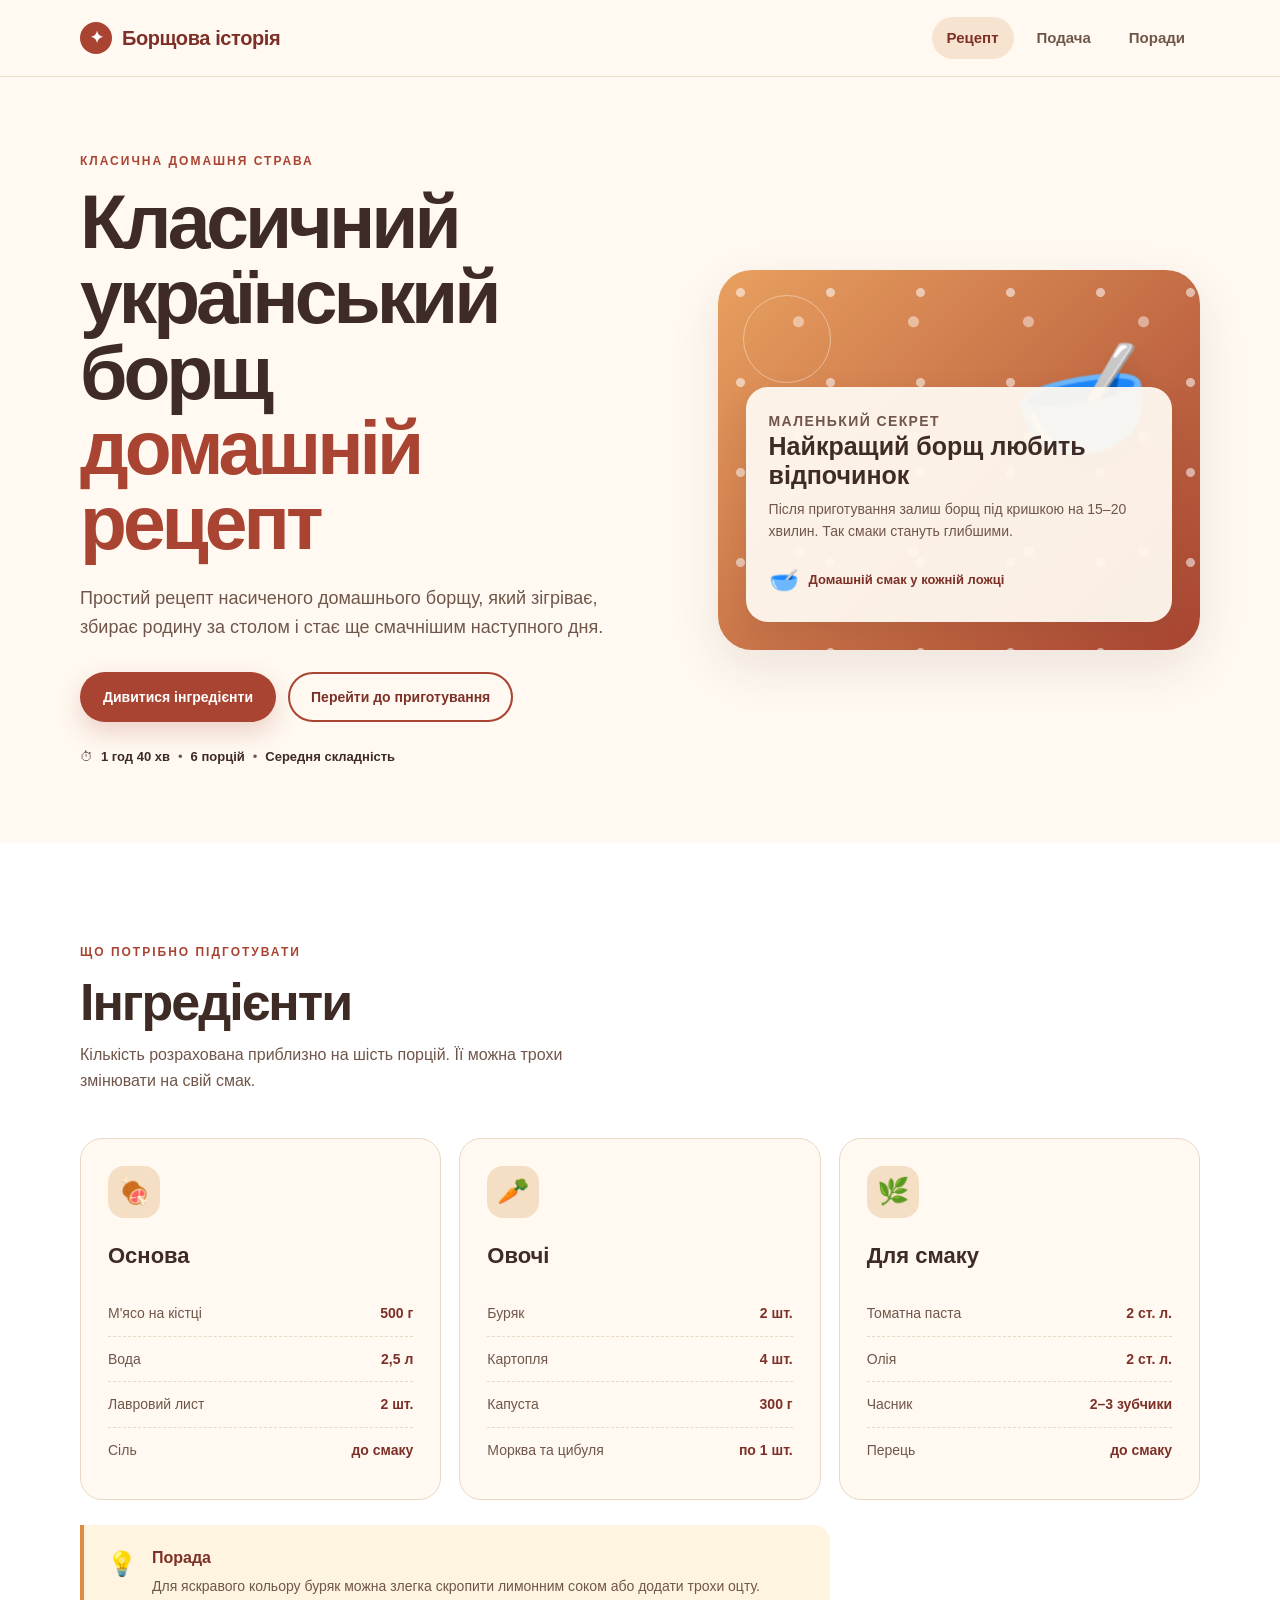
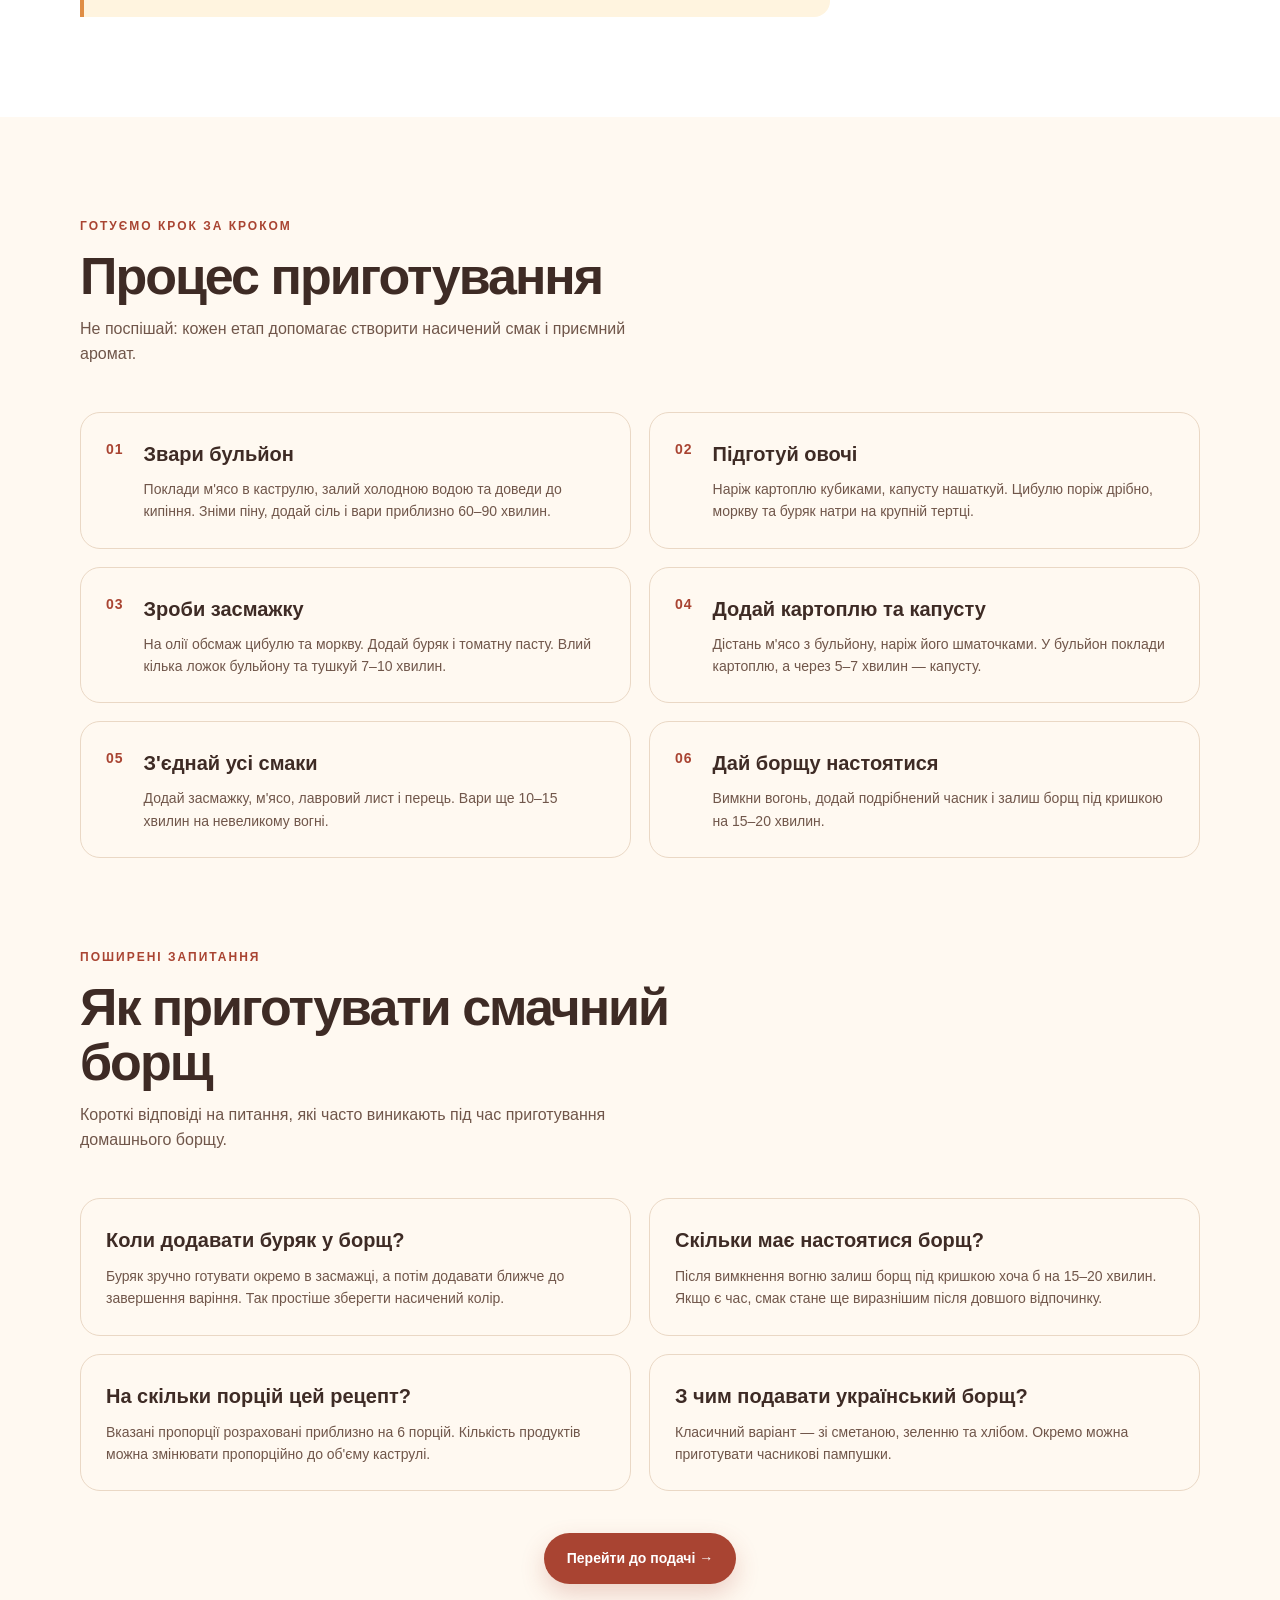
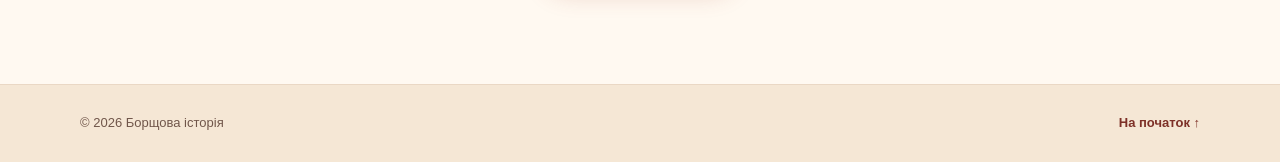
==== index.html @ 0f8f9a46 "Add files via upload" ====
<!DOCTYPE html>
<html lang="uk">
<head>
    <meta charset="UTF-8">
    <meta name="viewport" content="width=device-width, initial-scale=1.0">
    <title>Класичний український борщ — домашній рецепт | Борщова історія</title>
    <meta name="description" content="Класичний домашній рецепт українського борщу: інгредієнти на 6 порцій, покрокове приготування, поради для насиченого кольору та смаку.">
    <meta name="robots" content="index, follow">
    <meta name="theme-color" content="#a94432">
    <meta property="og:type" content="website">
    <meta property="og:locale" content="uk_UA">
    <meta property="og:site_name" content="Борщова історія">
    <meta property="og:title" content="Класичний український борщ — домашній рецепт">
    <meta property="og:description" content="Інгредієнти, пропорції та покроковий рецепт домашнього українського борщу.">
    <meta property="og:url" content="https://YOUR-DOMAIN.example/">
    <meta name="twitter:card" content="summary">
    <link rel="icon" href="favicon.svg" type="image/svg+xml">

    <script type="application/ld+json">
    {
      "@context": "https://schema.org",
      "@type": "Recipe",
      "name": "Класичний український борщ",
      "description": "Домашній рецепт насиченого українського борщу на 6 порцій.",
      "inLanguage": "uk-UA",
      "author": {
        "@type": "Organization",
        "name": "Борщова історія"
      },
      "recipeCuisine": "Ukrainian",
      "recipeCategory": "Soup",
      "prepTime": "PT20M",
      "cookTime": "PT1H20M",
      "totalTime": "PT1H40M",
      "recipeYield": "6 порцій",
      "keywords": "український борщ, класичний борщ, домашній борщ, рецепт борщу",
      "recipeIngredient": [
        "500 г м'яса на кістці",
        "2,5 л води",
        "2 буряки",
        "4 картоплини",
        "300 г капусти",
        "1 морква",
        "1 цибулина",
        "2 ст. л. томатної пасти",
        "2 ст. л. олії",
        "2–3 зубчики часнику",
        "2 лаврові листки",
        "сіль та перець до смаку"
      ],
      "recipeInstructions": [
        {"@type":"HowToStep","name":"Зварити бульйон","text":"Покласти м'ясо в каструлю, залити холодною водою, довести до кипіння, зняти піну та варити 60–90 хвилин."},
        {"@type":"HowToStep","name":"Підготувати овочі","text":"Нарізати картоплю, нашаткувати капусту, дрібно нарізати цибулю, натерти моркву та буряк."},
        {"@type":"HowToStep","name":"Приготувати засмажку","text":"Обсмажити цибулю та моркву, додати буряк і томатну пасту, влити кілька ложок бульйону та тушкувати 7–10 хвилин."},
        {"@type":"HowToStep","name":"Додати картоплю та капусту","text":"Додати картоплю в бульйон, через 5–7 хвилин додати капусту."},
        {"@type":"HowToStep","name":"З'єднати інгредієнти","text":"Додати засмажку, м'ясо, лавровий лист і перець та варити ще 10–15 хвилин."},
        {"@type":"HowToStep","name":"Дати борщу настоятися","text":"Вимкнути вогонь, додати часник і залишити борщ під кришкою на 15–20 хвилин."}
      ]
    }
    </script>

    <link rel="stylesheet" href="style.css">
<script async src="https://www.googletagmanager.com/gtag/js?id=G-H1VVGTC3S6"></script>
<script>
  window.dataLayer = window.dataLayer || [];
  function gtag(){dataLayer.push(arguments);}
  gtag('js', new Date());
  gtag('config', 'G-H1VVGTC3S6');
</script>
</head>
<body id="top">

<header class="site-header">
    <div class="container header-inner">
        <a href="index.html" class="logo">
            <span class="logo-mark">✦</span>
            Борщова історія
        </a>

        <nav class="main-nav">
            <a href="index.html" class="active">Рецепт</a>
            <a href="serving.html">Подача</a>
            <a href="porady.html">Поради</a>
        </nav>
    </div>
</header>

<main>
    <section class="hero container">
        <div class="hero-content">
            <p class="eyebrow">Класична домашня страва</p>

            <h1>
                Класичний український борщ
                <span>домашній рецепт</span>
            </h1>

            <p class="hero-description">
                Простий рецепт насиченого домашнього борщу,
                який зігріває, збирає родину за столом
                і стає ще смачнішим наступного дня.
            </p>

            <div class="hero-buttons">
                <a href="#ingredients" class="button button-primary">
                    Дивитися інгредієнти
                </a>

                <a href="#steps" class="button button-secondary">
                    Перейти до приготування
                </a>
            </div>

            <div class="quick-info">
                <span>⏱</span>
                <strong>1 год 40 хв</strong>
                <span>•</span>
                <strong>6 порцій</strong>
                <span>•</span>
                <strong>Середня складність</strong>
            </div>
        </div>

        <div class="hero-card">
            <div class="recipe-note">
                <p class="note-label">Маленький секрет</p>
                <h2>Найкращий борщ любить відпочинок</h2>
                <p>
                    Після приготування залиш борщ під кришкою
                    на 15–20 хвилин. Так смаки стануть глибшими.
                </p>

                <div class="note-bottom">
                    <span class="note-icon">🥣</span>
                    <span>Домашній смак у кожній ложці</span>
                </div>
            </div>
        </div>
    </section>

    <section class="section section-light" id="ingredients">
        <div class="container">
            <div class="section-heading">
                <p class="eyebrow">Що потрібно підготувати</p>
                <h2>Інгредієнти</h2>
                <p>
                    Кількість розрахована приблизно на шість порцій.
                    Її можна трохи змінювати на свій смак.
                </p>
            </div>

            <div class="ingredient-grid">
                <article class="ingredient-card">
                    <div class="card-icon">🍖</div>
                    <h3>Основа</h3>

                    <ul class="ingredient-list">
                        <li>
                            <span>М'ясо на кістці</span>
                            <strong>500 г</strong>
                        </li>
                        <li>
                            <span>Вода</span>
                            <strong>2,5 л</strong>
                        </li>
                        <li>
                            <span>Лавровий лист</span>
                            <strong>2 шт.</strong>
                        </li>
                        <li>
                            <span>Сіль</span>
                            <strong>до смаку</strong>
                        </li>
                    </ul>
                </article>

                <article class="ingredient-card">
                    <div class="card-icon">🥕</div>
                    <h3>Овочі</h3>

                    <ul class="ingredient-list">
                        <li>
                            <span>Буряк</span>
                            <strong>2 шт.</strong>
                        </li>
                        <li>
                            <span>Картопля</span>
                            <strong>4 шт.</strong>
                        </li>
                        <li>
                            <span>Капуста</span>
                            <strong>300 г</strong>
                        </li>
                        <li>
                            <span>Морква та цибуля</span>
                            <strong>по 1 шт.</strong>
                        </li>
                    </ul>
                </article>

                <article class="ingredient-card">
                    <div class="card-icon">🌿</div>
                    <h3>Для смаку</h3>

                    <ul class="ingredient-list">
                        <li>
                            <span>Томатна паста</span>
                            <strong>2 ст. л.</strong>
                        </li>
                        <li>
                            <span>Олія</span>
                            <strong>2 ст. л.</strong>
                        </li>
                        <li>
                            <span>Часник</span>
                            <strong>2–3 зубчики</strong>
                        </li>
                        <li>
                            <span>Перець</span>
                            <strong>до смаку</strong>
                        </li>
                    </ul>
                </article>
            </div>

            <div class="tip-box">
                <span class="tip-symbol">💡</span>
                <div>
                    <strong>Порада</strong>
                    <p>
                        Для яскравого кольору буряк можна злегка
                        скропити лимонним соком або додати трохи оцту.
                    </p>
                </div>
            </div>
        </div>
    </section>

    <section class="section" id="steps">
        <div class="container">
            <div class="section-heading">
                <p class="eyebrow">Готуємо крок за кроком</p>
                <h2>Процес приготування</h2>
                <p>
                    Не поспішай: кожен етап допомагає створити
                    насичений смак і приємний аромат.
                </p>
            </div>

            <div class="steps-list">
                <article class="step-card">
                    <div class="step-number">01</div>
                    <div>
                        <h3>Звари бульйон</h3>
                        <p>
                            Поклади м'ясо в каструлю, залий холодною водою
                            та доведи до кипіння. Зніми піну, додай сіль
                            і вари приблизно 60–90 хвилин.
                        </p>
                    </div>
                </article>

                <article class="step-card">
                    <div class="step-number">02</div>
                    <div>
                        <h3>Підготуй овочі</h3>
                        <p>
                            Наріж картоплю кубиками, капусту нашаткуй.
                            Цибулю поріж дрібно, моркву та буряк натри
                            на крупній тертці.
                        </p>
                    </div>
                </article>

                <article class="step-card">
                    <div class="step-number">03</div>
                    <div>
                        <h3>Зроби засмажку</h3>
                        <p>
                            На олії обсмаж цибулю та моркву.
                            Додай буряк і томатну пасту. Влий кілька
                            ложок бульйону та тушкуй 7–10 хвилин.
                        </p>
                    </div>
                </article>

                <article class="step-card">
                    <div class="step-number">04</div>
                    <div>
                        <h3>Додай картоплю та капусту</h3>
                        <p>
                            Дістань м'ясо з бульйону, наріж його шматочками.
                            У бульйон поклади картоплю, а через 5–7 хвилин —
                            капусту.
                        </p>
                    </div>
                </article>

                <article class="step-card">
                    <div class="step-number">05</div>
                    <div>
                        <h3>З'єднай усі смаки</h3>
                        <p>
                            Додай засмажку, м'ясо, лавровий лист і перець.
                            Вари ще 10–15 хвилин на невеликому вогні.
                        </p>
                    </div>
                </article>

                <article class="step-card">
                    <div class="step-number">06</div>
                    <div>
                        <h3>Дай борщу настоятися</h3>
                        <p>
                            Вимкни вогонь, додай подрібнений часник
                            і залиш борщ під кришкою на 15–20 хвилин.
                        </p>
                    </div>
                </article>
            </div>


            <section class="seo-content" aria-labelledby="faq-title">
                <div class="section-heading">
                    <p class="eyebrow">Поширені запитання</p>
                    <h2 id="faq-title">Як приготувати смачний борщ</h2>
                    <p>Короткі відповіді на питання, які часто виникають під час приготування домашнього борщу.</p>
                </div>

                <div class="faq-grid">
                    <article class="faq-item">
                        <h3>Коли додавати буряк у борщ?</h3>
                        <p>Буряк зручно готувати окремо в засмажці, а потім додавати ближче до завершення варіння. Так простіше зберегти насичений колір.</p>
                    </article>
                    <article class="faq-item">
                        <h3>Скільки має настоятися борщ?</h3>
                        <p>Після вимкнення вогню залиш борщ під кришкою хоча б на 15–20 хвилин. Якщо є час, смак стане ще виразнішим після довшого відпочинку.</p>
                    </article>
                    <article class="faq-item">
                        <h3>На скільки порцій цей рецепт?</h3>
                        <p>Вказані пропорції розраховані приблизно на 6 порцій. Кількість продуктів можна змінювати пропорційно до об'єму каструлі.</p>
                    </article>
                    <article class="faq-item">
                        <h3>З чим подавати український борщ?</h3>
                        <p>Класичний варіант — зі сметаною, зеленню та хлібом. Окремо можна приготувати часникові пампушки.</p>
                    </article>
                </div>
            </section>

            <div class="bottom-link">
                <a href="serving.html" class="button button-primary">
                    Перейти до подачі →
                </a>
            </div>
        </div>
    </section>
</main>

<footer class="site-footer">
    <div class="container footer-inner">
        <p>© 2026 Борщова історія</p>
        <a href="#top">На початок ↑</a>
    </div>
</footer>

</body>
</html>
---- style.css ----
:root {
    --cream: #fff9f1;
    --cream-dark: #f5e7d5;
    --white: #ffffff;
    --brown: #3e2b25;
    --brown-light: #70564a;
    --red: #a94432;
    --red-dark: #7d3027;
    --orange: #df8d45;
    --yellow: #f3bd62;
    --green: #667b54;
    --border: #ead8c5;
    --shadow: 0 18px 50px rgba(82, 42, 25, 0.1);
}

* {
    box-sizing: border-box;
}

html {
    scroll-behavior: smooth;
}

body {
    margin: 0;
    color: var(--brown);
    background: var(--cream);
    font-family: Arial, Helvetica, sans-serif;
    line-height: 1.6;
}

a {
    color: inherit;
    text-decoration: none;
}

.container {
    width: min(1120px, calc(100% - 40px));
    margin: 0 auto;
}

.site-header {
    position: sticky;
    top: 0;
    z-index: 20;
    background: rgba(255, 249, 241, 0.92);
    border-bottom: 1px solid rgba(234, 216, 197, 0.8);
    backdrop-filter: blur(12px);
}

.header-inner {
    min-height: 76px;
    display: flex;
    align-items: center;
    justify-content: space-between;
    gap: 24px;
}

.logo {
    display: inline-flex;
    align-items: center;
    gap: 10px;
    color: var(--red-dark);
    font-size: 20px;
    font-weight: 800;
    letter-spacing: -0.4px;
}

.logo-mark {
    width: 32px;
    height: 32px;
    display: grid;
    place-items: center;
    color: var(--white);
    background: var(--red);
    border-radius: 50%;
    font-size: 16px;
}

.main-nav {
    display: flex;
    align-items: center;
    gap: 8px;
}

.main-nav a {
    position: relative;
    padding: 9px 15px;
    color: var(--brown-light);
    font-size: 15px;
    font-weight: 700;
    border-radius: 30px;
    transition: 0.25s ease;
}

.main-nav a:hover,
.main-nav a.active {
    color: var(--red-dark);
    background: #f7e4d0;
}

.hero {
    min-height: 610px;
    display: grid;
    grid-template-columns: 1fr 0.85fr;
    align-items: center;
    gap: 70px;
    padding-top: 75px;
    padding-bottom: 75px;
}

.hero-content {
    max-width: 610px;
}

.eyebrow {
    margin: 0 0 13px;
    color: var(--red);
    font-size: 12px;
    font-weight: 800;
    letter-spacing: 2px;
    text-transform: uppercase;
}

h1,
h2,
h3,
p {
    margin-top: 0;
}

h1 {
    max-width: 600px;
    margin-bottom: 24px;
    color: var(--brown);
    font-size: clamp(44px, 6vw, 78px);
    line-height: 0.98;
    letter-spacing: -4px;
}

h1 span {
    display: block;
    color: var(--red);
}

.hero-description {
    max-width: 535px;
    margin-bottom: 30px;
    color: var(--brown-light);
    font-size: 18px;
}

.hero-buttons {
    display: flex;
    flex-wrap: wrap;
    gap: 12px;
}

.button {
    display: inline-flex;
    align-items: center;
    justify-content: center;
    min-height: 48px;
    padding: 12px 21px;
    border: 2px solid transparent;
    border-radius: 30px;
    font-size: 14px;
    font-weight: 800;
    transition: transform 0.25s ease, box-shadow 0.25s ease, background 0.25s ease;
}

.button:hover {
    transform: translateY(-3px);
}

.button-primary {
    color: var(--white);
    background: var(--red);
    box-shadow: 0 10px 24px rgba(169, 68, 50, 0.22);
}

.button-primary:hover {
    background: var(--red-dark);
    box-shadow: 0 14px 28px rgba(169, 68, 50, 0.3);
}

.button-secondary {
    color: var(--red-dark);
    border-color: var(--red);
    background: transparent;
}

.button-secondary:hover {
    color: var(--white);
    background: var(--red);
}

.quick-info {
    display: flex;
    flex-wrap: wrap;
    align-items: center;
    gap: 8px;
    margin-top: 25px;
    color: var(--brown-light);
    font-size: 13px;
}

.quick-info strong {
    color: var(--brown);
}

.hero-card {
    min-height: 380px;
    position: relative;
    display: flex;
    align-items: flex-end;
    padding: 28px;
    overflow: hidden;
    border-radius: 34px;
    background:
        radial-gradient(circle at 25% 25%, rgba(255, 255, 255, 0.55) 0 4px, transparent 5px),
        radial-gradient(circle at 70% 45%, rgba(255, 255, 255, 0.45) 0 5px, transparent 6px),
        linear-gradient(135deg, #e8a05f, #a94532);
    background-size: 90px 90px, 115px 115px, auto;
    box-shadow: var(--shadow);
}

.hero-card::before {
    content: "🥣";
    position: absolute;
    top: 42px;
    right: 48px;
    font-size: 112px;
    transform: rotate(-10deg);
    filter: drop-shadow(0 18px 12px rgba(63, 30, 19, 0.2));
}

.hero-card::after {
    content: "";
    position: absolute;
    top: 25px;
    left: 25px;
    width: 86px;
    height: 86px;
    border: 1px solid rgba(255, 255, 255, 0.4);
    border-radius: 50%;
}

.recipe-note {
    position: relative;
    z-index: 1;
    width: 100%;
    padding: 23px;
    border-radius: 22px;
    color: var(--brown);
    background: rgba(255, 249, 241, 0.94);
    box-shadow: 0 12px 30px rgba(83, 40, 23, 0.12);
}

.note-label {
    margin-bottom: 7px;
    color: var(--red);
    font-size: 11px;
    font-weight: 800;
    letter-spacing: 1.4px;
    text-transform: uppercase;
}

.recipe-note h2 {
    margin-bottom: 8px;
    font-size: 25px;
    line-height: 1.15;
}

.recipe-note p {
    margin-bottom: 0;
    color: var(--brown-light);
    font-size: 14px;
}

.note-bottom {
    display: flex;
    align-items: center;
    gap: 10px;
    margin-top: 18px;
    color: var(--red-dark);
    font-size: 13px;
    font-weight: 800;
}

.note-icon {
    font-size: 24px;
}

.section {
    padding: 100px 0;
    scroll-margin-top: 70px;
}

.section-light {
    background: var(--white);
}

.section-heading {
    max-width: 650px;
    margin-bottom: 45px;
}

.section-heading h2 {
    margin-bottom: 12px;
    color: var(--brown);
    font-size: clamp(34px, 5vw, 52px);
    line-height: 1.05;
    letter-spacing: -2px;
}

.section-heading > p:last-child {
    max-width: 560px;
    margin-bottom: 0;
    color: var(--brown-light);
    font-size: 16px;
}

.ingredient-grid {
    display: grid;
    grid-template-columns: repeat(3, 1fr);
    gap: 18px;
}

.ingredient-card {
    padding: 27px;
    border: 1px solid var(--border);
    border-radius: 22px;
    background: var(--cream);
    transition: 0.25s ease;
}

.ingredient-card:hover {
    transform: translateY(-5px);
    box-shadow: var(--shadow);
}

.card-icon {
    width: 52px;
    height: 52px;
    display: grid;
    place-items: center;
    margin-bottom: 20px;
    border-radius: 16px;
    background: #f5dfc4;
    font-size: 26px;
}

.ingredient-card h3 {
    margin-bottom: 18px;
    font-size: 22px;
}

.ingredient-list {
    padding: 0;
    margin: 0;
    list-style: none;
}

.ingredient-list li {
    display: flex;
    justify-content: space-between;
    gap: 15px;
    padding: 11px 0;
    border-bottom: 1px dashed var(--border);
    color: var(--brown-light);
    font-size: 14px;
}

.ingredient-list li:last-child {
    border-bottom: 0;
}

.ingredient-list strong {
    color: var(--red-dark);
    text-align: right;
    white-space: nowrap;
}

.tip-box {
    display: flex;
    align-items: flex-start;
    gap: 15px;
    max-width: 750px;
    margin-top: 25px;
    padding: 20px 23px;
    border-left: 4px solid var(--orange);
    border-radius: 0 16px 16px 0;
    background: #fff4df;
}

.tip-symbol {
    font-size: 24px;
}

.tip-box strong {
    color: var(--red-dark);
}

.tip-box p {
    margin: 4px 0 0;
    color: var(--brown-light);
    font-size: 14px;
}

.steps-list {
    display: grid;
    grid-template-columns: repeat(2, 1fr);
    gap: 18px;
}

.step-card {
    display: flex;
    gap: 20px;
    padding: 25px;
    border: 1px solid var(--border);
    border-radius: 20px;
    background: var(--cream);
}

.step-number {
    flex: 0 0 auto;
    color: var(--red);
    font-size: 14px;
    font-weight: 900;
    letter-spacing: 1px;
}

.step-card h3 {
    margin-bottom: 8px;
    font-size: 20px;
}

.step-card p {
    margin-bottom: 0;
    color: var(--brown-light);
    font-size: 14px;
}

.bottom-link {
    margin-top: 42px;
    text-align: center;
}

/* Ілюстрація тарілки на другій сторінці */

.serving-hero {
    grid-template-columns: 1fr 0.9fr;
}

.bowl-art {
    position: relative;
    min-height: 390px;
    overflow: hidden;
    border-radius: 34px;
    background:
        radial-gradient(circle at 20% 20%, rgba(255, 255, 255, 0.35) 0 4px, transparent 5px),
        linear-gradient(145deg, #f3c58d, #df8c5f);
    box-shadow: var(--shadow);
}

.bowl-art::after {
    content: "";
    position: absolute;
    right: -50px;
    bottom: -75px;
    width: 230px;
    height: 230px;
    border: 1px solid rgba(255, 255, 255, 0.4);
    border-radius: 50%;
}

.bowl {
    position: absolute;
    z-index: 2;
    left: 50%;
    bottom: 57px;
    width: 245px;
    height: 145px;
    transform: translateX(-50%);
    border-radius: 0 0 120px 120px;
    background: linear-gradient(150deg, #c95c42, #873126);
    box-shadow: 0 25px 22px rgba(93, 37, 23, 0.27);
}

.bowl::after {
    content: "";
    position: absolute;
    right: 27px;
    bottom: 25px;
    width: 64px;
    height: 10px;
    border-radius: 50%;
    background: rgba(255, 255, 255, 0.18);
    transform: rotate(-15deg);
}

.soup {
    position: absolute;
    top: -25px;
    left: 15px;
    width: 215px;
    height: 58px;
    overflow: hidden;
    border: 8px solid #f2c9a8;
    border-radius: 50%;
    background: linear-gradient(145deg, #b94031, #79261f);
    box-shadow: inset 0 7px 0 rgba(255, 255, 255, 0.13);
}

.soup-piece {
    position: absolute;
    display: block;
    width: 30px;
    height: 12px;
    border-radius: 50%;
    background: #d87847;
    transform: rotate(20deg);
}

.piece-one {
    top: 13px;
    left: 43px;
}

.piece-two {
    top: 25px;
    left: 120px;
    transform: rotate(-17deg);
}

.piece-three {
    top: 8px;
    left: 160px;
    width: 21px;
    transform: rotate(40deg);
}

.soup-herb {
    position: absolute;
    display: block;
    width: 27px;
    height: 4px;
    border-radius: 50%;
    background: #83a15d;
}

.herb-one {
    top: 15px;
    left: 83px;
    transform: rotate(-20deg);
}

.herb-two {
    top: 34px;
    left: 75px;
    transform: rotate(32deg);
}

.herb-three {
    top: 20px;
    left: 143px;
    transform: rotate(-45deg);
}

.steam {
    position: absolute;
    z-index: 1;
    top: 60px;
    width: 4px;
    height: 90px;
    border-radius: 50%;
    background: rgba(255, 255, 255, 0.5);
    filter: blur(1px);
}

.steam-one {
    left: 38%;
    transform: rotate(8deg);
}

.steam-two {
    left: 50%;
    height: 75px;
    transform: rotate(-10deg);
}

.steam-three {
    left: 61%;
    height: 100px;
    transform: rotate(11deg);
}

.ready-grid {
    display: grid;
    grid-template-columns: 1fr 0.8fr;
    align-items: center;
    gap: 60px;
}

.ready-content h3 {
    margin-bottom: 23px;
    font-size: 25px;
}

.check-list {
    display: grid;
    gap: 15px;
    padding: 0;
    margin: 0;
    list-style: none;
}

.check-list li {
    position: relative;
    padding-left: 32px;
    color: var(--brown-light);
}

.check-list li::before {
    content: "✓";
    position: absolute;
    left: 0;
    top: 0;
    width: 22px;
    height: 22px;
    display: grid;
    place-items: center;
    color: var(--white);
    background: var(--green);
    border-radius: 50%;
    font-size: 13px;
    font-weight: 900;
}

.result-card {
    padding: 34px;
    text-align: center;
    border-radius: 25px;
    background: #fff1df;
}

.result-emoji {
    margin-bottom: 10px;
    font-size: 70px;
}

.result-card h3 {
    margin-bottom: 10px;
    font-size: 25px;
}

.result-card p {
    margin-bottom: 0;
    color: var(--brown-light);
    font-size: 14px;
}

.serving-grid {
    display: grid;
    grid-template-columns: repeat(3, 1fr);
    gap: 18px;
}

.serving-card {
    padding: 28px;
    border: 1px solid var(--border);
    border-radius: 23px;
    background: var(--white);
    transition: 0.25s ease;
}

.serving-card:hover {
    transform: translateY(-5px);
    box-shadow: var(--shadow);
}

.featured-card {
    border-color: #e4aa67;
    background: #fff3df;
}

.serving-icon {
    margin-bottom: 18px;
    font-size: 38px;
}

.serving-card h3 {
    margin-bottom: 9px;
    font-size: 23px;
}

.serving-card p {
    min-height: 76px;
    margin-bottom: 20px;
    color: var(--brown-light);
    font-size: 14px;
}

.serving-tags {
    display: flex;
    flex-wrap: wrap;
    gap: 7px;
}

.serving-tags span {
    padding: 5px 10px;
    color: var(--red-dark);
    background: #f6dfc5;
    border-radius: 20px;
    font-size: 11px;
    font-weight: 800;
}

.serving-guide {
    display: flex;
    align-items: flex-start;
    gap: 22px;
    max-width: 800px;
    margin: 28px auto 0;
    padding: 27px;
    border-radius: 20px;
    background: var(--cream-dark);
}

.guide-number {
    color: var(--red);
    font-size: 15px;
    font-weight: 900;
}

.serving-guide h3 {
    margin-bottom: 8px;
    font-size: 21px;
}

.serving-guide p {
    margin-bottom: 0;
    color: var(--brown-light);
    font-size: 14px;
}

.site-footer {
    padding: 28px 0;
    color: var(--brown-light);
    border-top: 1px solid var(--border);
    background: var(--cream-dark);
    font-size: 13px;
}

.footer-inner {
    display: flex;
    align-items: center;
    justify-content: space-between;
    gap: 20px;
}

.footer-inner p {
    margin: 0;
}

.footer-inner a {
    color: var(--red-dark);
    font-weight: 800;
}

@media (max-width: 850px) {
    .hero,
    .serving-hero {
        grid-template-columns: 1fr;
        gap: 45px;
    }

    .hero {
        padding-top: 55px;
        padding-bottom: 60px;
    }

    .hero-card,
    .bowl-art {
        min-height: 350px;
    }

    .ingredient-grid,
    .serving-grid {
        grid-template-columns: repeat(2, 1fr);
    }

    .serving-card:last-child {
        grid-column: 1 / -1;
    }

    .ready-grid {
        grid-template-columns: 1fr;
        gap: 35px;
    }
}

@media (max-width: 620px) {
    .container {
        width: min(100% - 28px, 1120px);
    }

    .header-inner {
        min-height: 68px;
    }

    .logo {
        font-size: 16px;
    }

    .logo-mark {
        width: 27px;
        height: 27px;
        font-size: 13px;
    }

    .main-nav {
        gap: 2px;
    }

    .main-nav a {
        padding: 7px 9px;
        font-size: 12px;
    }

    h1 {
        font-size: 51px;
        letter-spacing: -3px;
    }

    .hero-description {
        font-size: 16px;
    }

    .hero-buttons {
        align-items: stretch;
        flex-direction: column;
    }

    .button {
        width: 100%;
    }

    .quick-info {
        font-size: 12px;
    }

    .section {
        padding: 70px 0;
    }

    .section-heading {
        margin-bottom: 30px;
    }

    .section-heading h2 {
        font-size: 40px;
    }

    .ingredient-grid,
    .steps-list,
    .serving-grid {
        grid-template-columns: 1fr;
    }

    .serving-card:last-child {
        grid-column: auto;
    }

    .tip-box {
        padding: 17px;
    }

    .step-card,
    .ingredient-card,
    .serving-card {
        padding: 22px;
    }

    .hero-card {
        min-height: 330px;
        padding: 18px;
    }

    .hero-card::before {
        top: 30px;
        right: 28px;
        font-size: 85px;
    }

    .recipe-note {
        padding: 19px;
    }

    .bowl-art {
        min-height: 320px;
    }

    .bowl {
        transform: translateX(-50%) scale(0.85);
        transform-origin: bottom center;
    }

    .footer-inner {
        align-items: flex-start;
        flex-direction: column;
        gap: 8px;
    }
}

@media (prefers-reduced-motion: reduce) {
    html {
        scroll-behavior: auto;
    }

    *,
    *::before,
    *::after {
        transition: none !important;
    }
}


/* SEO/content blocks */
.faq-grid {
    display: grid;
    grid-template-columns: repeat(2, 1fr);
    gap: 18px;
}
.faq-item {
    padding: 25px;
    border: 1px solid var(--border);
    border-radius: 20px;
    background: var(--cream);
}
.faq-item h3 {
    margin-bottom: 9px;
    font-size: 20px;
}
.faq-item p {
    margin-bottom: 0;
    color: var(--brown-light);
    font-size: 14px;
}
.seo-content {
    margin-top: 90px;
}
@media (max-width: 620px) {
    .faq-grid {
        grid-template-columns: 1fr;
    }
    .seo-content {
        margin-top: 65px;
    }
}
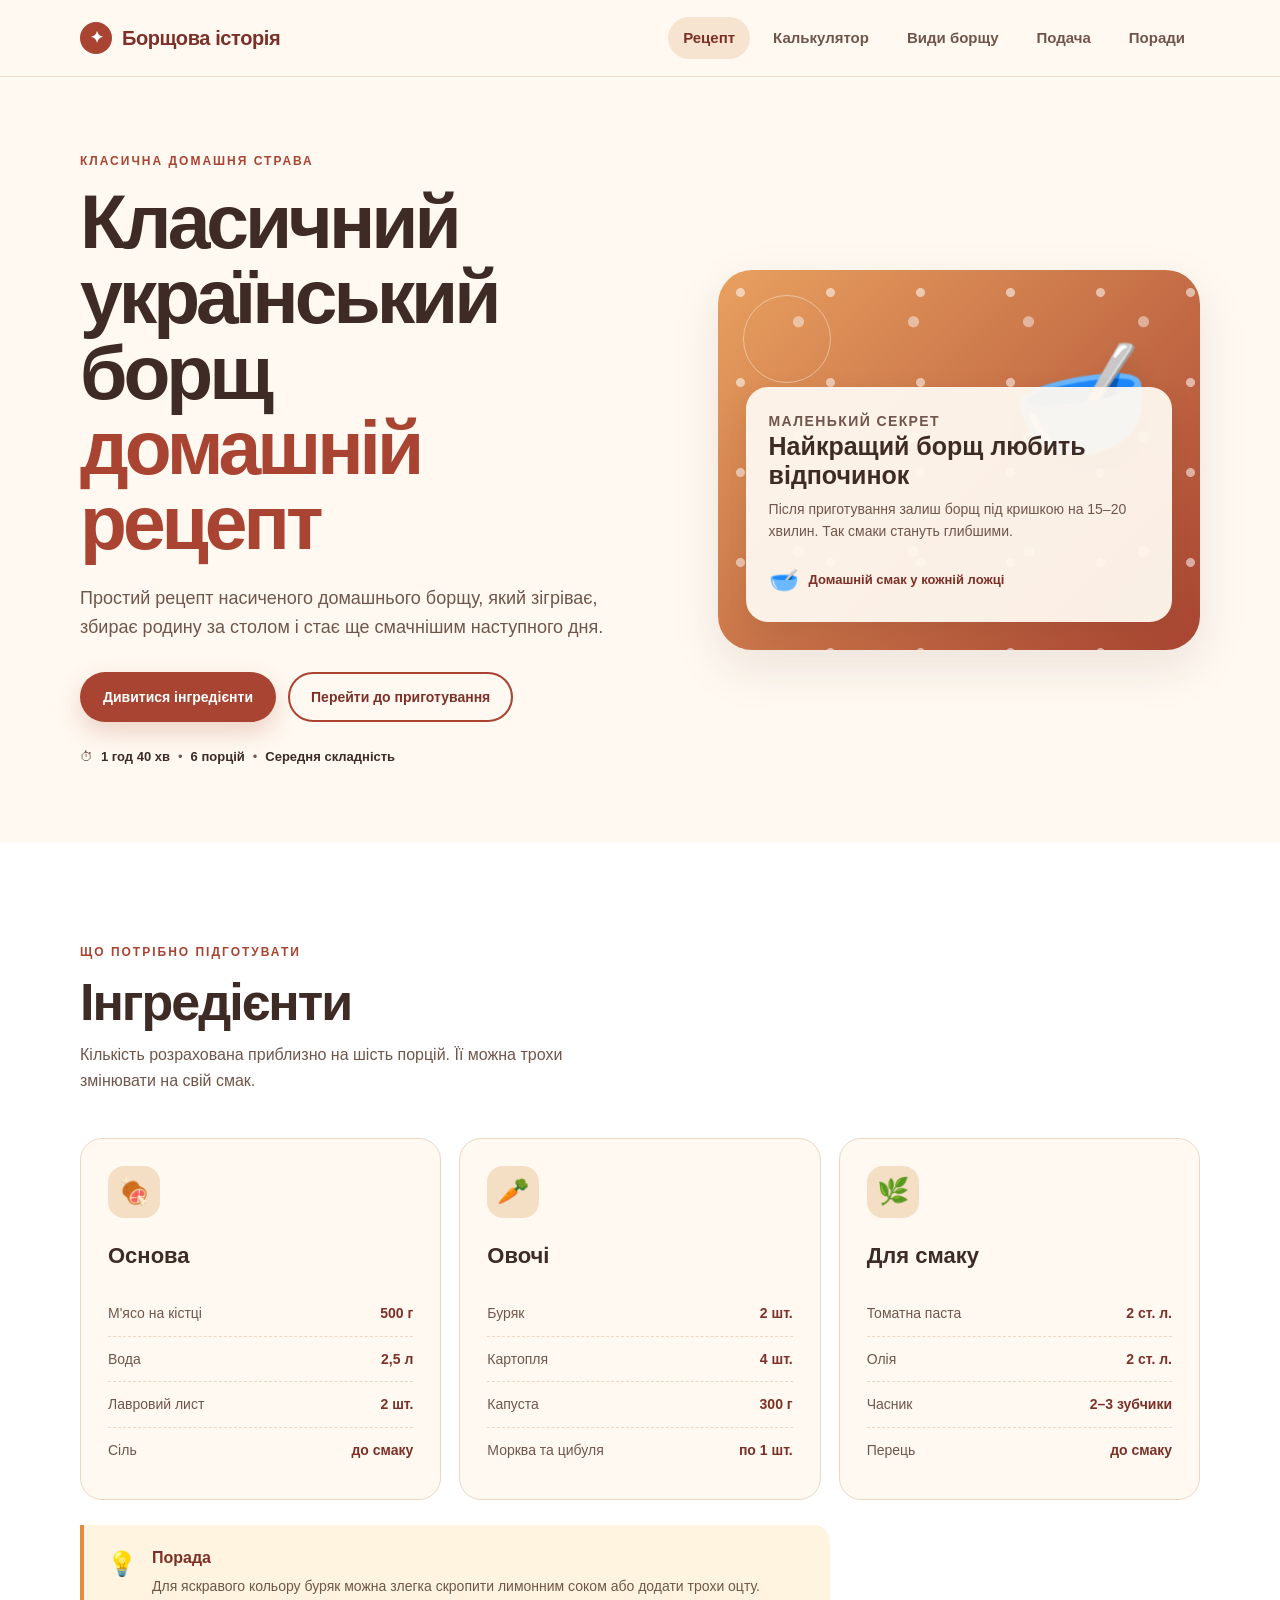
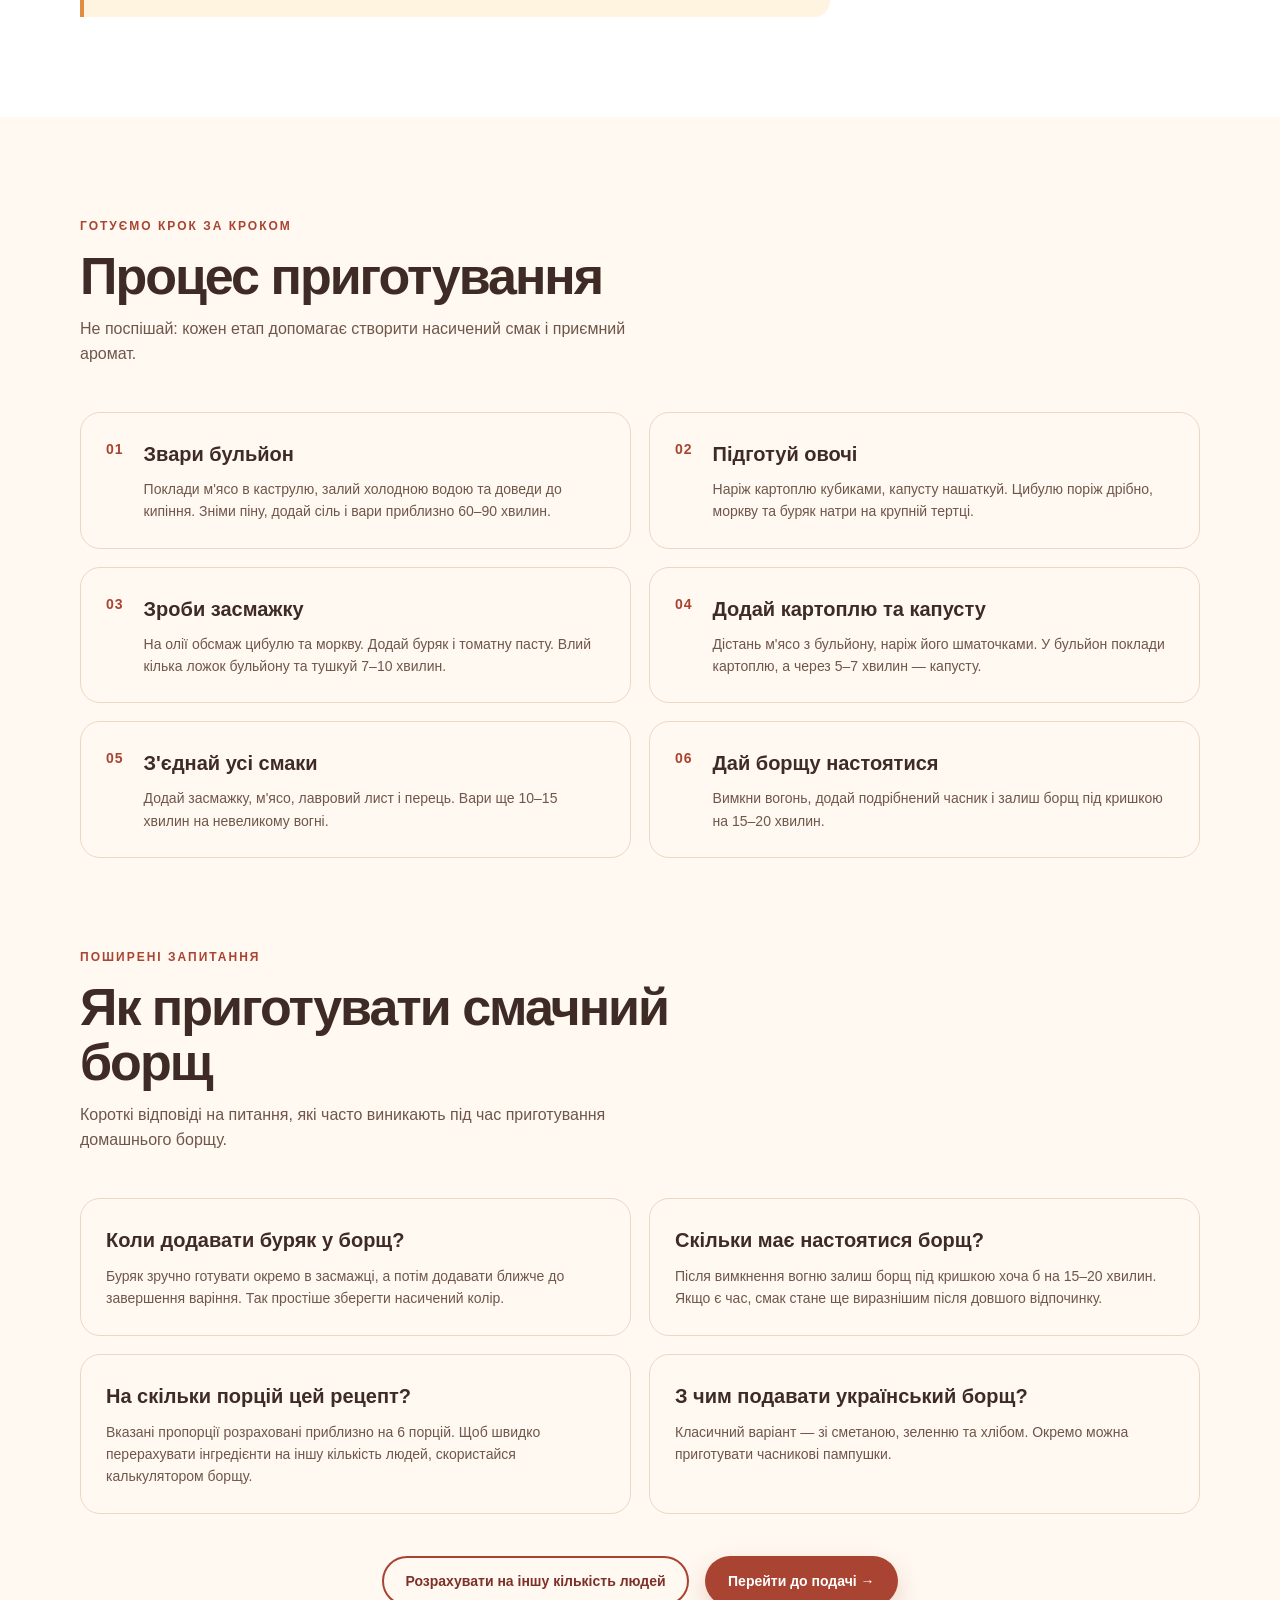
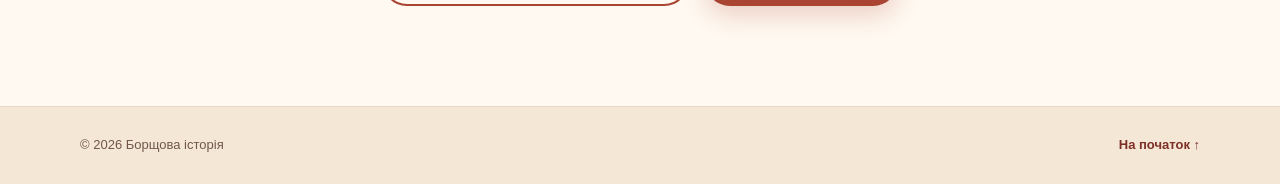
==== commit 5fe8a91d: "Add files via upload" ====
--- a/index.html
+++ b/index.html
@@ -79,6 +79,8 @@
 
         <nav class="main-nav">
             <a href="index.html" class="active">Рецепт</a>
+            <a href="kalkulyator.html">Калькулятор</a>
+            <a href="vydy-borschu.html">Види борщу</a>
             <a href="serving.html">Подача</a>
             <a href="porady.html">Поради</a>
         </nav>
@@ -338,7 +340,7 @@
                     </article>
                     <article class="faq-item">
                         <h3>На скільки порцій цей рецепт?</h3>
-                        <p>Вказані пропорції розраховані приблизно на 6 порцій. Кількість продуктів можна змінювати пропорційно до об'єму каструлі.</p>
+                        <p>Вказані пропорції розраховані приблизно на 6 порцій. Щоб швидко перерахувати інгредієнти на іншу кількість людей, скористайся <a href="kalkulyator.html">калькулятором борщу</a>.</p>
                     </article>
                     <article class="faq-item">
                         <h3>З чим подавати український борщ?</h3>
@@ -348,6 +350,9 @@
             </section>
 
             <div class="bottom-link">
+                <a href="kalkulyator.html" class="button button-secondary" style="margin-right:12px">
+                    Розрахувати на іншу кількість людей
+                </a>
                 <a href="serving.html" class="button button-primary">
                     Перейти до подачі →
                 </a>
--- a/style.css
+++ b/style.css
@@ -959,3 +959,110 @@
         margin-top: 65px;
     }
 }
+
+/* Калькулятор борщу */
+.calc-panel {
+    display: flex;
+    flex-wrap: wrap;
+    align-items: center;
+    justify-content: space-between;
+    gap: 20px;
+    margin-bottom: 30px;
+    padding: 22px 26px;
+    border: 1px solid var(--border);
+    border-radius: 22px;
+    background: var(--cream);
+}
+
+.calc-controls {
+    display: flex;
+    align-items: center;
+    gap: 14px;
+}
+
+.calc-step-btn {
+    width: 44px;
+    height: 44px;
+    display: grid;
+    place-items: center;
+    border: 2px solid var(--red);
+    border-radius: 50%;
+    background: var(--white);
+    color: var(--red-dark);
+    font-size: 22px;
+    font-weight: 900;
+    line-height: 1;
+    cursor: pointer;
+    transition: 0.2s ease;
+}
+
+.calc-step-btn:hover {
+    background: var(--red);
+    color: var(--white);
+}
+
+.calc-input-wrap {
+    display: flex;
+    align-items: baseline;
+    gap: 8px;
+}
+
+.calc-input-wrap input {
+    width: 72px;
+    padding: 8px 4px;
+    border: none;
+    border-bottom: 3px solid var(--red);
+    background: transparent;
+    color: var(--brown);
+    font-size: 34px;
+    font-weight: 900;
+    text-align: center;
+}
+
+.calc-input-wrap input:focus {
+    outline: none;
+}
+
+.calc-input-wrap span {
+    color: var(--brown-light);
+    font-size: 14px;
+    font-weight: 700;
+}
+
+.calc-presets {
+    display: flex;
+    flex-wrap: wrap;
+    gap: 8px;
+}
+
+.calc-chip {
+    padding: 9px 16px;
+    border: 1px solid var(--border);
+    border-radius: 30px;
+    background: var(--white);
+    color: var(--brown-light);
+    font-size: 14px;
+    font-weight: 800;
+    cursor: pointer;
+    transition: 0.2s ease;
+}
+
+.calc-chip:hover {
+    border-color: var(--red);
+    color: var(--red-dark);
+}
+
+.calc-grid {
+    margin-bottom: 25px;
+}
+
+@media (max-width: 620px) {
+    .calc-panel {
+        flex-direction: column;
+        align-items: stretch;
+        text-align: center;
+    }
+    .calc-controls {
+        justify-content: center;
+    }
+}
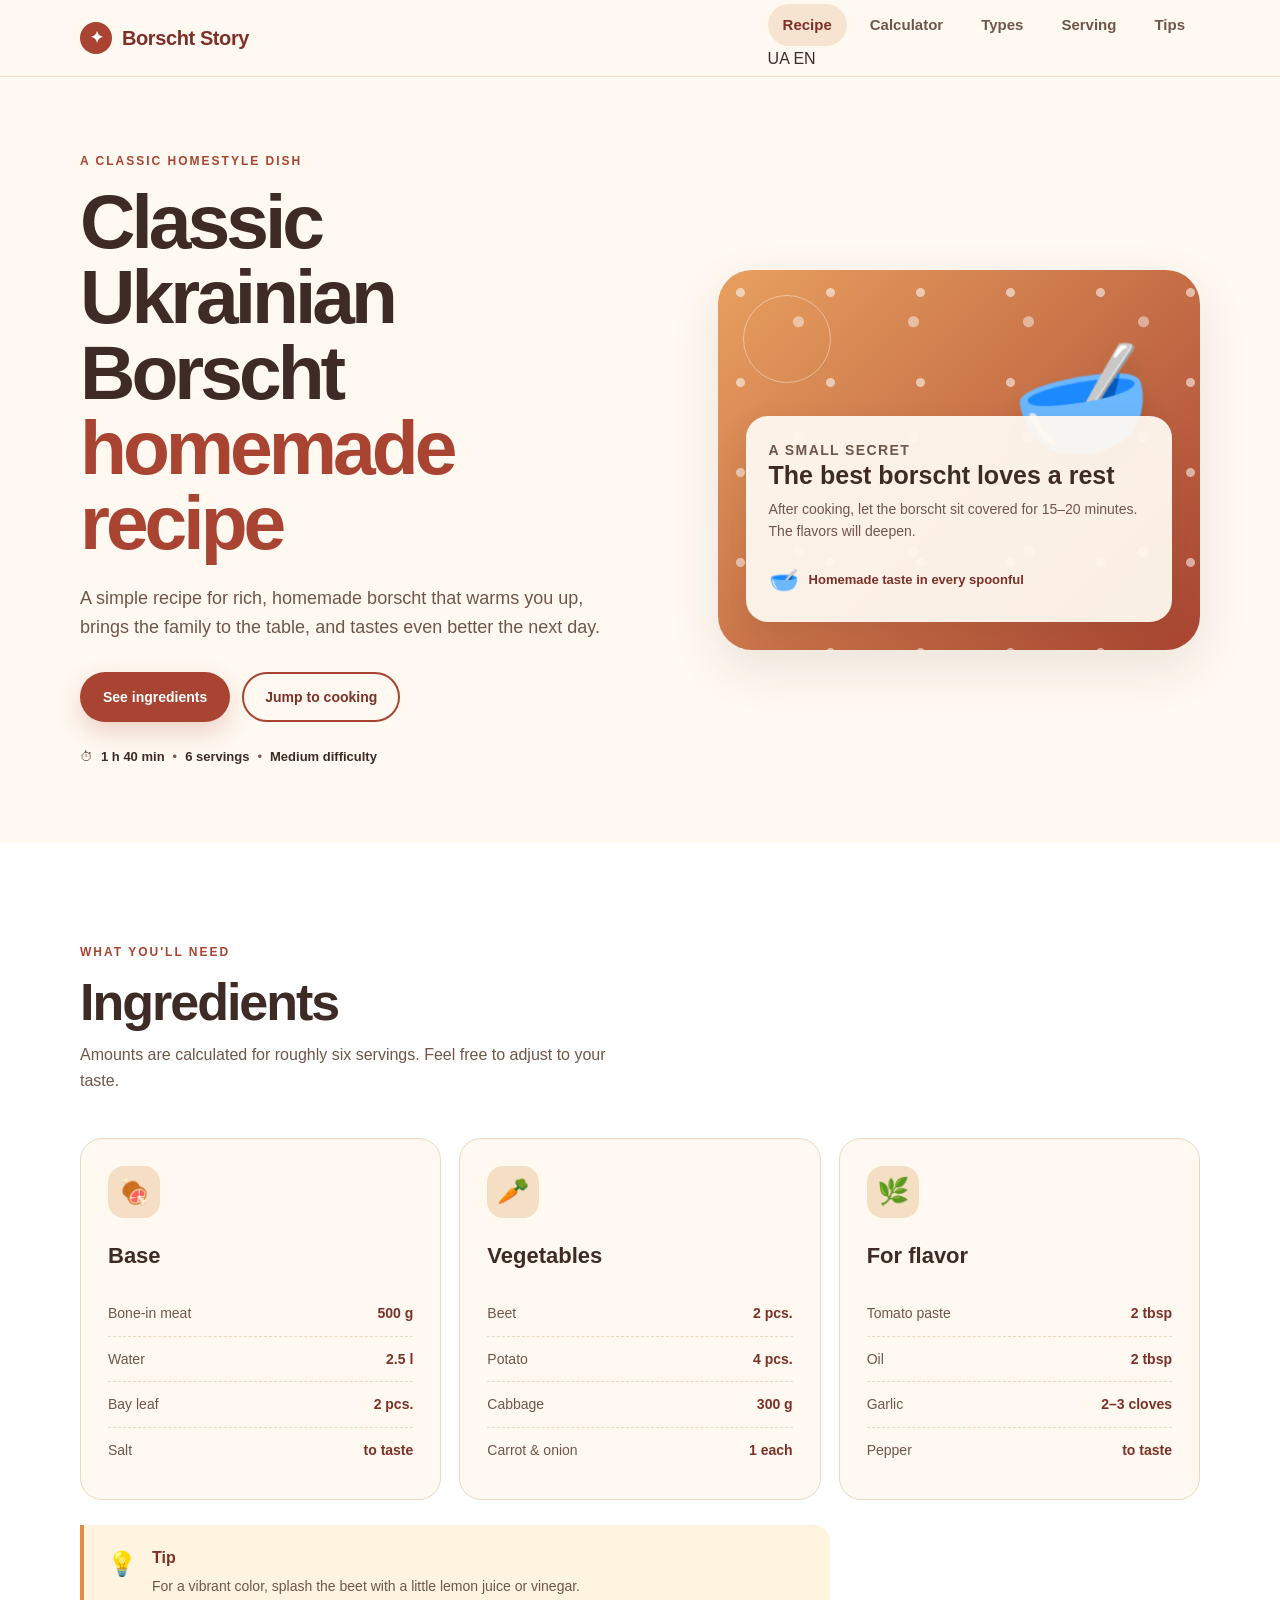
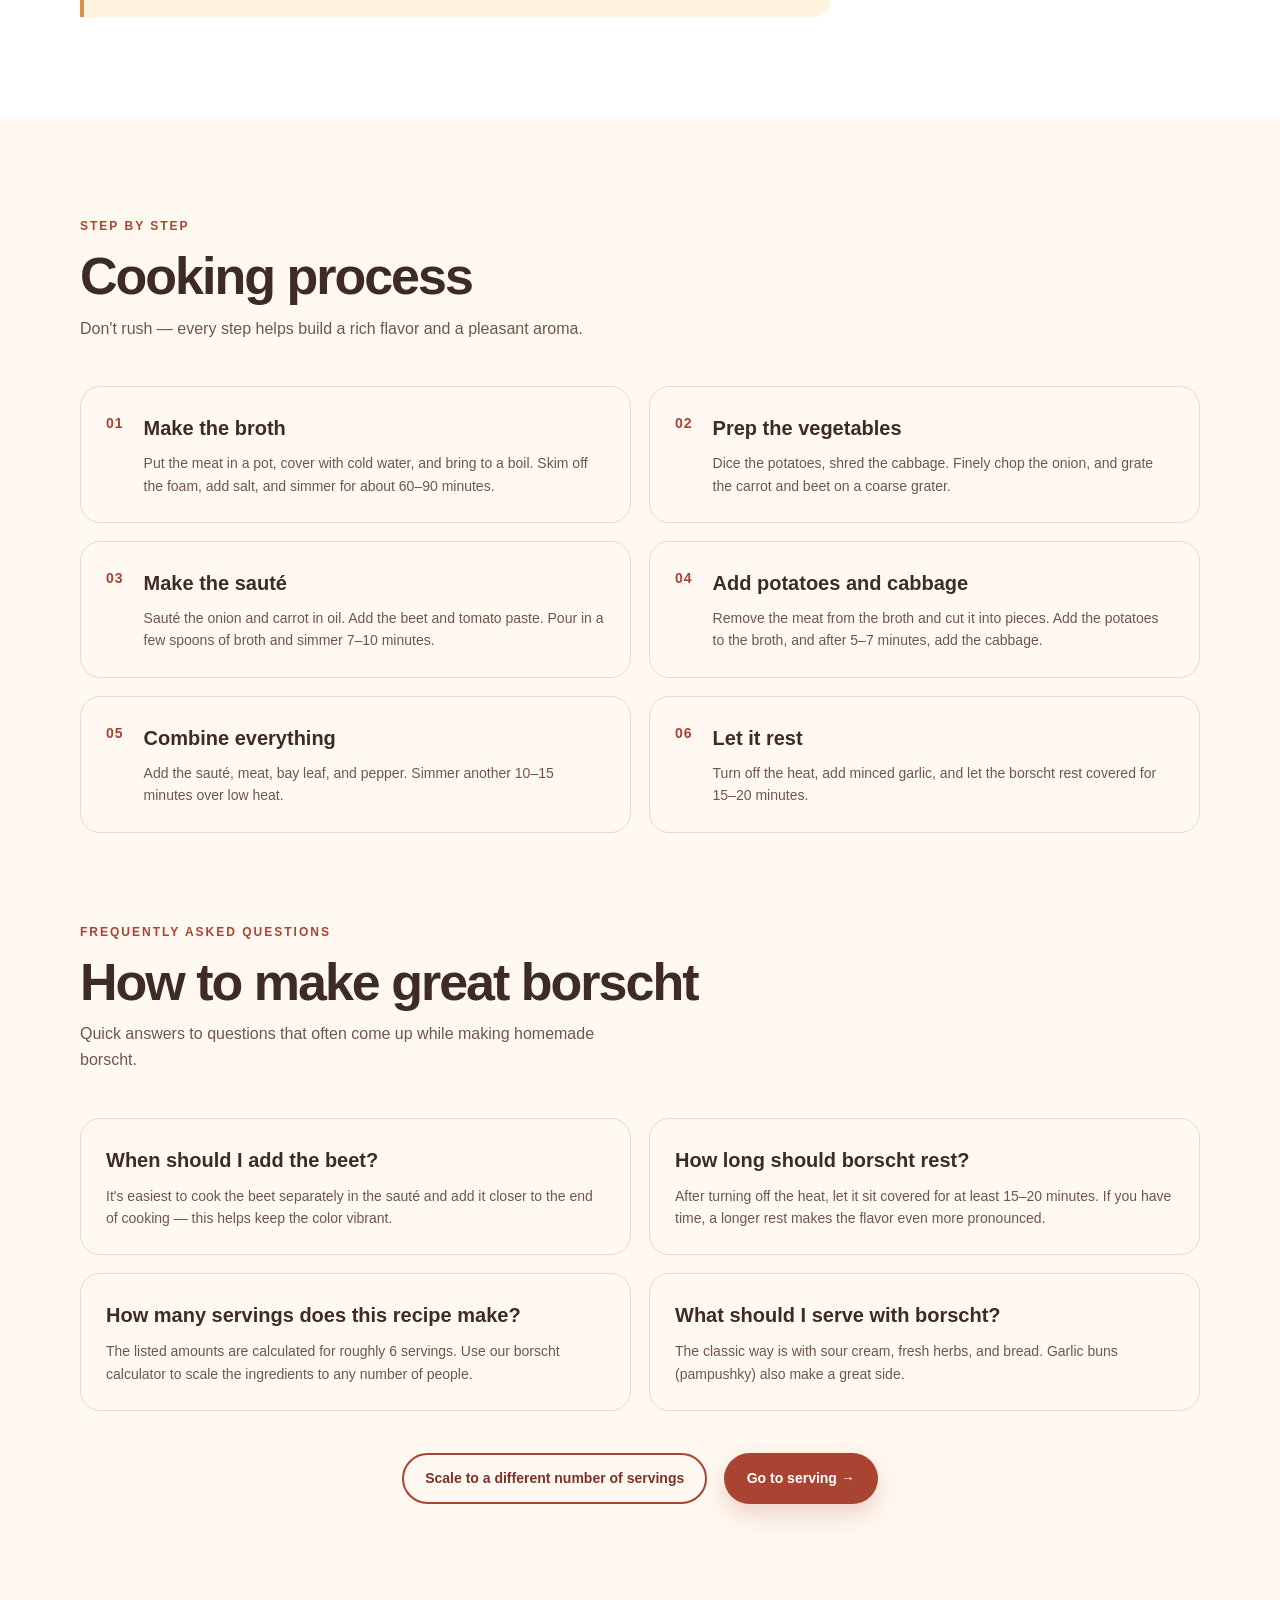
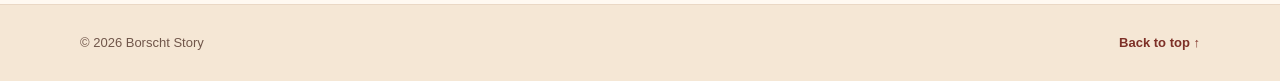
==== commit 98f2755e: "Add files via upload" ====
--- a/index.html
+++ b/index.html
@@ -1,65 +1,69 @@
 <!DOCTYPE html>
-<html lang="uk">
+<html lang="en">
 <head>
     <meta charset="UTF-8">
     <meta name="viewport" content="width=device-width, initial-scale=1.0">
-    <title>Класичний український борщ — домашній рецепт | Борщова історія</title>
-    <meta name="description" content="Класичний домашній рецепт українського борщу: інгредієнти на 6 порцій, покрокове приготування, поради для насиченого кольору та смаку.">
+    <title>Classic Ukrainian Borscht — Homemade Recipe | Borscht Story</title>
+    <meta name="description" content="Classic homemade Ukrainian borscht recipe: ingredients for 6 servings, step-by-step cooking instructions, and tips for a rich color and flavor.">
     <meta name="robots" content="index, follow">
     <meta name="theme-color" content="#a94432">
     <meta property="og:type" content="website">
-    <meta property="og:locale" content="uk_UA">
-    <meta property="og:site_name" content="Борщова історія">
-    <meta property="og:title" content="Класичний український борщ — домашній рецепт">
-    <meta property="og:description" content="Інгредієнти, пропорції та покроковий рецепт домашнього українського борщу.">
-    <meta property="og:url" content="https://YOUR-DOMAIN.example/">
+    <meta property="og:locale" content="en_US">
+    <meta property="og:locale:alternate" content="uk_UA">
+    <meta property="og:site_name" content="Borscht Story">
+    <meta property="og:title" content="Classic Ukrainian Borscht — Homemade Recipe">
+    <meta property="og:description" content="Ingredients, proportions, and a step-by-step recipe for homemade Ukrainian borscht.">
+    <meta property="og:url" content="https://YOUR-DOMAIN.example/en/index.html">
+    <link rel="alternate" hreflang="en" href="https://YOUR-DOMAIN.example/en/index.html">
+    <link rel="alternate" hreflang="uk" href="https://YOUR-DOMAIN.example/index.html">
+    <link rel="alternate" hreflang="x-default" href="https://YOUR-DOMAIN.example/index.html">
     <meta name="twitter:card" content="summary">
-    <link rel="icon" href="favicon.svg" type="image/svg+xml">
+    <link rel="icon" href="../favicon.svg" type="image/svg+xml">
 
     <script type="application/ld+json">
     {
       "@context": "https://schema.org",
       "@type": "Recipe",
-      "name": "Класичний український борщ",
-      "description": "Домашній рецепт насиченого українського борщу на 6 порцій.",
-      "inLanguage": "uk-UA",
+      "name": "Classic Ukrainian Borscht",
+      "description": "A rich homemade Ukrainian borscht recipe for 6 servings.",
+      "inLanguage": "en",
       "author": {
         "@type": "Organization",
-        "name": "Борщова історія"
+        "name": "Borscht Story"
       },
       "recipeCuisine": "Ukrainian",
       "recipeCategory": "Soup",
       "prepTime": "PT20M",
       "cookTime": "PT1H20M",
       "totalTime": "PT1H40M",
-      "recipeYield": "6 порцій",
-      "keywords": "український борщ, класичний борщ, домашній борщ, рецепт борщу",
+      "recipeYield": "6 servings",
+      "keywords": "ukrainian borscht, classic borscht, homemade borscht, borscht recipe",
       "recipeIngredient": [
-        "500 г м'яса на кістці",
-        "2,5 л води",
-        "2 буряки",
-        "4 картоплини",
-        "300 г капусти",
-        "1 морква",
-        "1 цибулина",
-        "2 ст. л. томатної пасти",
-        "2 ст. л. олії",
-        "2–3 зубчики часнику",
-        "2 лаврові листки",
-        "сіль та перець до смаку"
+        "500 g bone-in meat",
+        "2.5 l water",
+        "2 beets",
+        "4 potatoes",
+        "300 g cabbage",
+        "1 carrot",
+        "1 onion",
+        "2 tbsp tomato paste",
+        "2 tbsp oil",
+        "2–3 garlic cloves",
+        "2 bay leaves",
+        "salt and pepper to taste"
       ],
       "recipeInstructions": [
-        {"@type":"HowToStep","name":"Зварити бульйон","text":"Покласти м'ясо в каструлю, залити холодною водою, довести до кипіння, зняти піну та варити 60–90 хвилин."},
-        {"@type":"HowToStep","name":"Підготувати овочі","text":"Нарізати картоплю, нашаткувати капусту, дрібно нарізати цибулю, натерти моркву та буряк."},
-        {"@type":"HowToStep","name":"Приготувати засмажку","text":"Обсмажити цибулю та моркву, додати буряк і томатну пасту, влити кілька ложок бульйону та тушкувати 7–10 хвилин."},
-        {"@type":"HowToStep","name":"Додати картоплю та капусту","text":"Додати картоплю в бульйон, через 5–7 хвилин додати капусту."},
-        {"@type":"HowToStep","name":"З'єднати інгредієнти","text":"Додати засмажку, м'ясо, лавровий лист і перець та варити ще 10–15 хвилин."},
-        {"@type":"HowToStep","name":"Дати борщу настоятися","text":"Вимкнути вогонь, додати часник і залишити борщ під кришкою на 15–20 хвилин."}
+        {"@type":"HowToStep","name":"Make the broth","text":"Put the meat in a pot, cover with cold water, bring to a boil, skim off the foam, and simmer for 60–90 minutes."},
+        {"@type":"HowToStep","name":"Prep the vegetables","text":"Dice the potatoes, shred the cabbage, finely chop the onion, and grate the carrot and beet."},
+        {"@type":"HowToStep","name":"Make the sauté","text":"Sauté the onion and carrot, add the beet and tomato paste, pour in a few spoons of broth, and simmer for 7–10 minutes."},
+        {"@type":"HowToStep","name":"Add potatoes and cabbage","text":"Add the potatoes to the broth; after 5–7 minutes add the cabbage."},
+        {"@type":"HowToStep","name":"Combine everything","text":"Add the sauté, meat, bay leaf, and pepper; simmer for another 10–15 minutes."},
+        {"@type":"HowToStep","name":"Let it rest","text":"Turn off the heat, add garlic, and let the borscht rest covered for 15–20 minutes."}
       ]
     }
     </script>
 
-    <link rel="stylesheet" href="style.css">
+    <link rel="stylesheet" href="../style.css">
 <script async src="https://www.googletagmanager.com/gtag/js?id=G-H1VVGTC3S6"></script>
 <script>
   window.dataLayer = window.dataLayer || [];
@@ -74,67 +78,73 @@
     <div class="container header-inner">
         <a href="index.html" class="logo">
             <span class="logo-mark">✦</span>
-            Борщова історія
+            Borscht Story
         </a>
 
-        <nav class="main-nav">
-            <a href="index.html" class="active">Рецепт</a>
-            <a href="kalkulyator.html">Калькулятор</a>
-            <a href="vydy-borschu.html">Види борщу</a>
-            <a href="serving.html">Подача</a>
-            <a href="porady.html">Поради</a>
-        </nav>
+        <div class="nav-wrap">
+            <nav class="main-nav">
+                <a href="index.html" class="active">Recipe</a>
+                <a href="calculator.html">Calculator</a>
+                <a href="types-of-borscht.html">Types</a>
+                <a href="serving.html">Serving</a>
+                <a href="tips.html">Tips</a>
+            </nav>
+            <div class="lang-switch">
+                <a href="../index.html">UA</a>
+                <span class="lang-current">EN</span>
+            </div>
+        </div>
     </div>
 </header>
 
 <main>
     <section class="hero container">
         <div class="hero-content">
-            <p class="eyebrow">Класична домашня страва</p>
+            <p class="eyebrow">A classic homestyle dish</p>
 
             <h1>
-                Класичний український борщ
-                <span>домашній рецепт</span>
+                Classic Ukrainian Borscht
+                <span>homemade recipe</span>
             </h1>
 
             <p class="hero-description">
-                Простий рецепт насиченого домашнього борщу,
-                який зігріває, збирає родину за столом
-                і стає ще смачнішим наступного дня.
+                A simple recipe for rich, homemade borscht that
+                warms you up, brings the family to the table,
+                and tastes even better the next day.
             </p>
 
             <div class="hero-buttons">
                 <a href="#ingredients" class="button button-primary">
-                    Дивитися інгредієнти
+                    See ingredients
                 </a>
 
                 <a href="#steps" class="button button-secondary">
-                    Перейти до приготування
+                    Jump to cooking
                 </a>
             </div>
 
             <div class="quick-info">
                 <span>⏱</span>
-                <strong>1 год 40 хв</strong>
+                <strong>1 h 40 min</strong>
                 <span>•</span>
-                <strong>6 порцій</strong>
+                <strong>6 servings</strong>
                 <span>•</span>
-                <strong>Середня складність</strong>
+                <strong>Medium difficulty</strong>
             </div>
         </div>
 
         <div class="hero-card">
             <div class="recipe-note">
-                <p class="note-label">Маленький секрет</p>
-                <h2>Найкращий борщ любить відпочинок</h2>
+                <p class="note-label">A small secret</p>
+                <h2>The best borscht loves a rest</h2>
                 <p>
-                    Після приготування залиш борщ під кришкою
-                    на 15–20 хвилин. Так смаки стануть глибшими.
+                    After cooking, let the borscht sit covered
+                    for 15–20 minutes. The flavors will deepen.
                 </p>
 
                 <div class="note-bottom">
                     <span class="note-icon">🥣</span>
-                    <span>Домашній смак у кожній ложці</span>
+                    <span>Homemade taste in every spoonful</span>
                 </div>
             </div>
         </div>
@@ -143,83 +153,83 @@
     <section class="section section-light" id="ingredients">
         <div class="container">
             <div class="section-heading">
-                <p class="eyebrow">Що потрібно підготувати</p>
-                <h2>Інгредієнти</h2>
+                <p class="eyebrow">What you'll need</p>
+                <h2>Ingredients</h2>
                 <p>
-                    Кількість розрахована приблизно на шість порцій.
-                    Її можна трохи змінювати на свій смак.
+                    Amounts are calculated for roughly six servings.
+                    Feel free to adjust to your taste.
                 </p>
             </div>
 
             <div class="ingredient-grid">
                 <article class="ingredient-card">
                     <div class="card-icon">🍖</div>
-                    <h3>Основа</h3>
+                    <h3>Base</h3>
 
                     <ul class="ingredient-list">
                         <li>
-                            <span>М'ясо на кістці</span>
-                            <strong>500 г</strong>
-                        </li>
-                        <li>
-                            <span>Вода</span>
-                            <strong>2,5 л</strong>
-                        </li>
-                        <li>
-                            <span>Лавровий лист</span>
-                            <strong>2 шт.</strong>
-                        </li>
-                        <li>
-                            <span>Сіль</span>
-                            <strong>до смаку</strong>
+                            <span>Bone-in meat</span>
+                            <strong>500 g</strong>
+                        </li>
+                        <li>
+                            <span>Water</span>
+                            <strong>2.5 l</strong>
+                        </li>
+                        <li>
+                            <span>Bay leaf</span>
+                            <strong>2 pcs.</strong>
+                        </li>
+                        <li>
+                            <span>Salt</span>
+                            <strong>to taste</strong>
                         </li>
                     </ul>
                 </article>
 
                 <article class="ingredient-card">
                     <div class="card-icon">🥕</div>
-                    <h3>Овочі</h3>
+                    <h3>Vegetables</h3>
 
                     <ul class="ingredient-list">
                         <li>
-                            <span>Буряк</span>
-                            <strong>2 шт.</strong>
-                        </li>
-                        <li>
-                            <span>Картопля</span>
-                            <strong>4 шт.</strong>
-                        </li>
-                        <li>
-                            <span>Капуста</span>
-                            <strong>300 г</strong>
-                        </li>
-                        <li>
-                            <span>Морква та цибуля</span>
-                            <strong>по 1 шт.</strong>
+                            <span>Beet</span>
+                            <strong>2 pcs.</strong>
+                        </li>
+                        <li>
+                            <span>Potato</span>
+                            <strong>4 pcs.</strong>
+                        </li>
+                        <li>
+                            <span>Cabbage</span>
+                            <strong>300 g</strong>
+                        </li>
+                        <li>
+                            <span>Carrot &amp; onion</span>
+                            <strong>1 each</strong>
                         </li>
                     </ul>
                 </article>
 
                 <article class="ingredient-card">
                     <div class="card-icon">🌿</div>
-                    <h3>Для смаку</h3>
+                    <h3>For flavor</h3>
 
                     <ul class="ingredient-list">
                         <li>
-                            <span>Томатна паста</span>
-                            <strong>2 ст. л.</strong>
-                        </li>
-                        <li>
-                            <span>Олія</span>
-                            <strong>2 ст. л.</strong>
-                        </li>
-                        <li>
-                            <span>Часник</span>
-                            <strong>2–3 зубчики</strong>
-                        </li>
-                        <li>
-                            <span>Перець</span>
-                            <strong>до смаку</strong>
+                            <span>Tomato paste</span>
+                            <strong>2 tbsp</strong>
+                        </li>
+                        <li>
+                            <span>Oil</span>
+                            <strong>2 tbsp</strong>
+                        </li>
+                        <li>
+                            <span>Garlic</span>
+                            <strong>2–3 cloves</strong>
+                        </li>
+                        <li>
+                            <span>Pepper</span>
+                            <strong>to taste</strong>
                         </li>
                     </ul>
                 </article>
@@ -228,10 +238,10 @@
             <div class="tip-box">
                 <span class="tip-symbol">💡</span>
                 <div>
-                    <strong>Порада</strong>
+                    <strong>Tip</strong>
                     <p>
-                        Для яскравого кольору буряк можна злегка
-                        скропити лимонним соком або додати трохи оцту.
+                        For a vibrant color, splash the beet with a
+                        little lemon juice or vinegar.
                     </p>
                 </div>
             </div>
@@ -241,11 +251,11 @@
     <section class="section" id="steps">
         <div class="container">
             <div class="section-heading">
-                <p class="eyebrow">Готуємо крок за кроком</p>
-                <h2>Процес приготування</h2>
+                <p class="eyebrow">Step by step</p>
+                <h2>Cooking process</h2>
                 <p>
-                    Не поспішай: кожен етап допомагає створити
-                    насичений смак і приємний аромат.
+                    Don't rush — every step helps build a rich
+                    flavor and a pleasant aroma.
                 </p>
             </div>
 
@@ -253,11 +263,11 @@
                 <article class="step-card">
                     <div class="step-number">01</div>
                     <div>
-                        <h3>Звари бульйон</h3>
-                        <p>
-                            Поклади м'ясо в каструлю, залий холодною водою
-                            та доведи до кипіння. Зніми піну, додай сіль
-                            і вари приблизно 60–90 хвилин.
+                        <h3>Make the broth</h3>
+                        <p>
+                            Put the meat in a pot, cover with cold water,
+                            and bring to a boil. Skim off the foam, add
+                            salt, and simmer for about 60–90 minutes.
                         </p>
                     </div>
                 </article>
@@ -265,11 +275,11 @@
                 <article class="step-card">
                     <div class="step-number">02</div>
                     <div>
-                        <h3>Підготуй овочі</h3>
-                        <p>
-                            Наріж картоплю кубиками, капусту нашаткуй.
-                            Цибулю поріж дрібно, моркву та буряк натри
-                            на крупній тертці.
+                        <h3>Prep the vegetables</h3>
+                        <p>
+                            Dice the potatoes, shred the cabbage.
+                            Finely chop the onion, and grate the
+                            carrot and beet on a coarse grater.
                         </p>
                     </div>
                 </article>
@@ -277,11 +287,11 @@
                 <article class="step-card">
                     <div class="step-number">03</div>
                     <div>
-                        <h3>Зроби засмажку</h3>
-                        <p>
-                            На олії обсмаж цибулю та моркву.
-                            Додай буряк і томатну пасту. Влий кілька
-                            ложок бульйону та тушкуй 7–10 хвилин.
+                        <h3>Make the sauté</h3>
+                        <p>
+                            Sauté the onion and carrot in oil.
+                            Add the beet and tomato paste. Pour in
+                            a few spoons of broth and simmer 7–10 minutes.
                         </p>
                     </div>
                 </article>
@@ -289,11 +299,11 @@
                 <article class="step-card">
                     <div class="step-number">04</div>
                     <div>
-                        <h3>Додай картоплю та капусту</h3>
-                        <p>
-                            Дістань м'ясо з бульйону, наріж його шматочками.
-                            У бульйон поклади картоплю, а через 5–7 хвилин —
-                            капусту.
+                        <h3>Add potatoes and cabbage</h3>
+                        <p>
+                            Remove the meat from the broth and cut it
+                            into pieces. Add the potatoes to the broth,
+                            and after 5–7 minutes, add the cabbage.
                         </p>
                     </div>
                 </article>
@@ -301,10 +311,10 @@
                 <article class="step-card">
                     <div class="step-number">05</div>
                     <div>
-                        <h3>З'єднай усі смаки</h3>
-                        <p>
-                            Додай засмажку, м'ясо, лавровий лист і перець.
-                            Вари ще 10–15 хвилин на невеликому вогні.
+                        <h3>Combine everything</h3>
+                        <p>
+                            Add the sauté, meat, bay leaf, and pepper.
+                            Simmer another 10–15 minutes over low heat.
                         </p>
                     </div>
                 </article>
@@ -312,10 +322,10 @@
                 <article class="step-card">
                     <div class="step-number">06</div>
                     <div>
-                        <h3>Дай борщу настоятися</h3>
-                        <p>
-                            Вимкни вогонь, додай подрібнений часник
-                            і залиш борщ під кришкою на 15–20 хвилин.
+                        <h3>Let it rest</h3>
+                        <p>
+                            Turn off the heat, add minced garlic, and
+                            let the borscht rest covered for 15–20 minutes.
                         </p>
                     </div>
                 </article>
@@ -324,37 +334,37 @@
 
             <section class="seo-content" aria-labelledby="faq-title">
                 <div class="section-heading">
-                    <p class="eyebrow">Поширені запитання</p>
-                    <h2 id="faq-title">Як приготувати смачний борщ</h2>
-                    <p>Короткі відповіді на питання, які часто виникають під час приготування домашнього борщу.</p>
+                    <p class="eyebrow">Frequently asked questions</p>
+                    <h2 id="faq-title">How to make great borscht</h2>
+                    <p>Quick answers to questions that often come up while making homemade borscht.</p>
                 </div>
 
                 <div class="faq-grid">
                     <article class="faq-item">
-                        <h3>Коли додавати буряк у борщ?</h3>
-                        <p>Буряк зручно готувати окремо в засмажці, а потім додавати ближче до завершення варіння. Так простіше зберегти насичений колір.</p>
+                        <h3>When should I add the beet?</h3>
+                        <p>It's easiest to cook the beet separately in the sauté and add it closer to the end of cooking — this helps keep the color vibrant.</p>
                     </article>
                     <article class="faq-item">
-                        <h3>Скільки має настоятися борщ?</h3>
-                        <p>Після вимкнення вогню залиш борщ під кришкою хоча б на 15–20 хвилин. Якщо є час, смак стане ще виразнішим після довшого відпочинку.</p>
+                        <h3>How long should borscht rest?</h3>
+                        <p>After turning off the heat, let it sit covered for at least 15–20 minutes. If you have time, a longer rest makes the flavor even more pronounced.</p>
                     </article>
                     <article class="faq-item">
-                        <h3>На скільки порцій цей рецепт?</h3>
-                        <p>Вказані пропорції розраховані приблизно на 6 порцій. Щоб швидко перерахувати інгредієнти на іншу кількість людей, скористайся <a href="kalkulyator.html">калькулятором борщу</a>.</p>
+                        <h3>How many servings does this recipe make?</h3>
+                        <p>The listed amounts are calculated for roughly 6 servings. Use our <a href="calculator.html">borscht calculator</a> to scale the ingredients to any number of people.</p>
                     </article>
                     <article class="faq-item">
-                        <h3>З чим подавати український борщ?</h3>
-                        <p>Класичний варіант — зі сметаною, зеленню та хлібом. Окремо можна приготувати часникові пампушки.</p>
+                        <h3>What should I serve with borscht?</h3>
+                        <p>The classic way is with sour cream, fresh herbs, and bread. Garlic buns (pampushky) also make a great side.</p>
                     </article>
                 </div>
             </section>
 
             <div class="bottom-link">
-                <a href="kalkulyator.html" class="button button-secondary" style="margin-right:12px">
-                    Розрахувати на іншу кількість людей
+                <a href="calculator.html" class="button button-secondary" style="margin-right:12px">
+                    Scale to a different number of servings
                 </a>
                 <a href="serving.html" class="button button-primary">
-                    Перейти до подачі →
+                    Go to serving →
                 </a>
             </div>
         </div>
@@ -363,8 +373,8 @@
 
 <footer class="site-footer">
     <div class="container footer-inner">
-        <p>© 2026 Борщова історія</p>
-        <a href="#top">На початок ↑</a>
+        <p>© 2026 Borscht Story</p>
+        <a href="#top">Back to top ↑</a>
     </div>
 </footer>
 
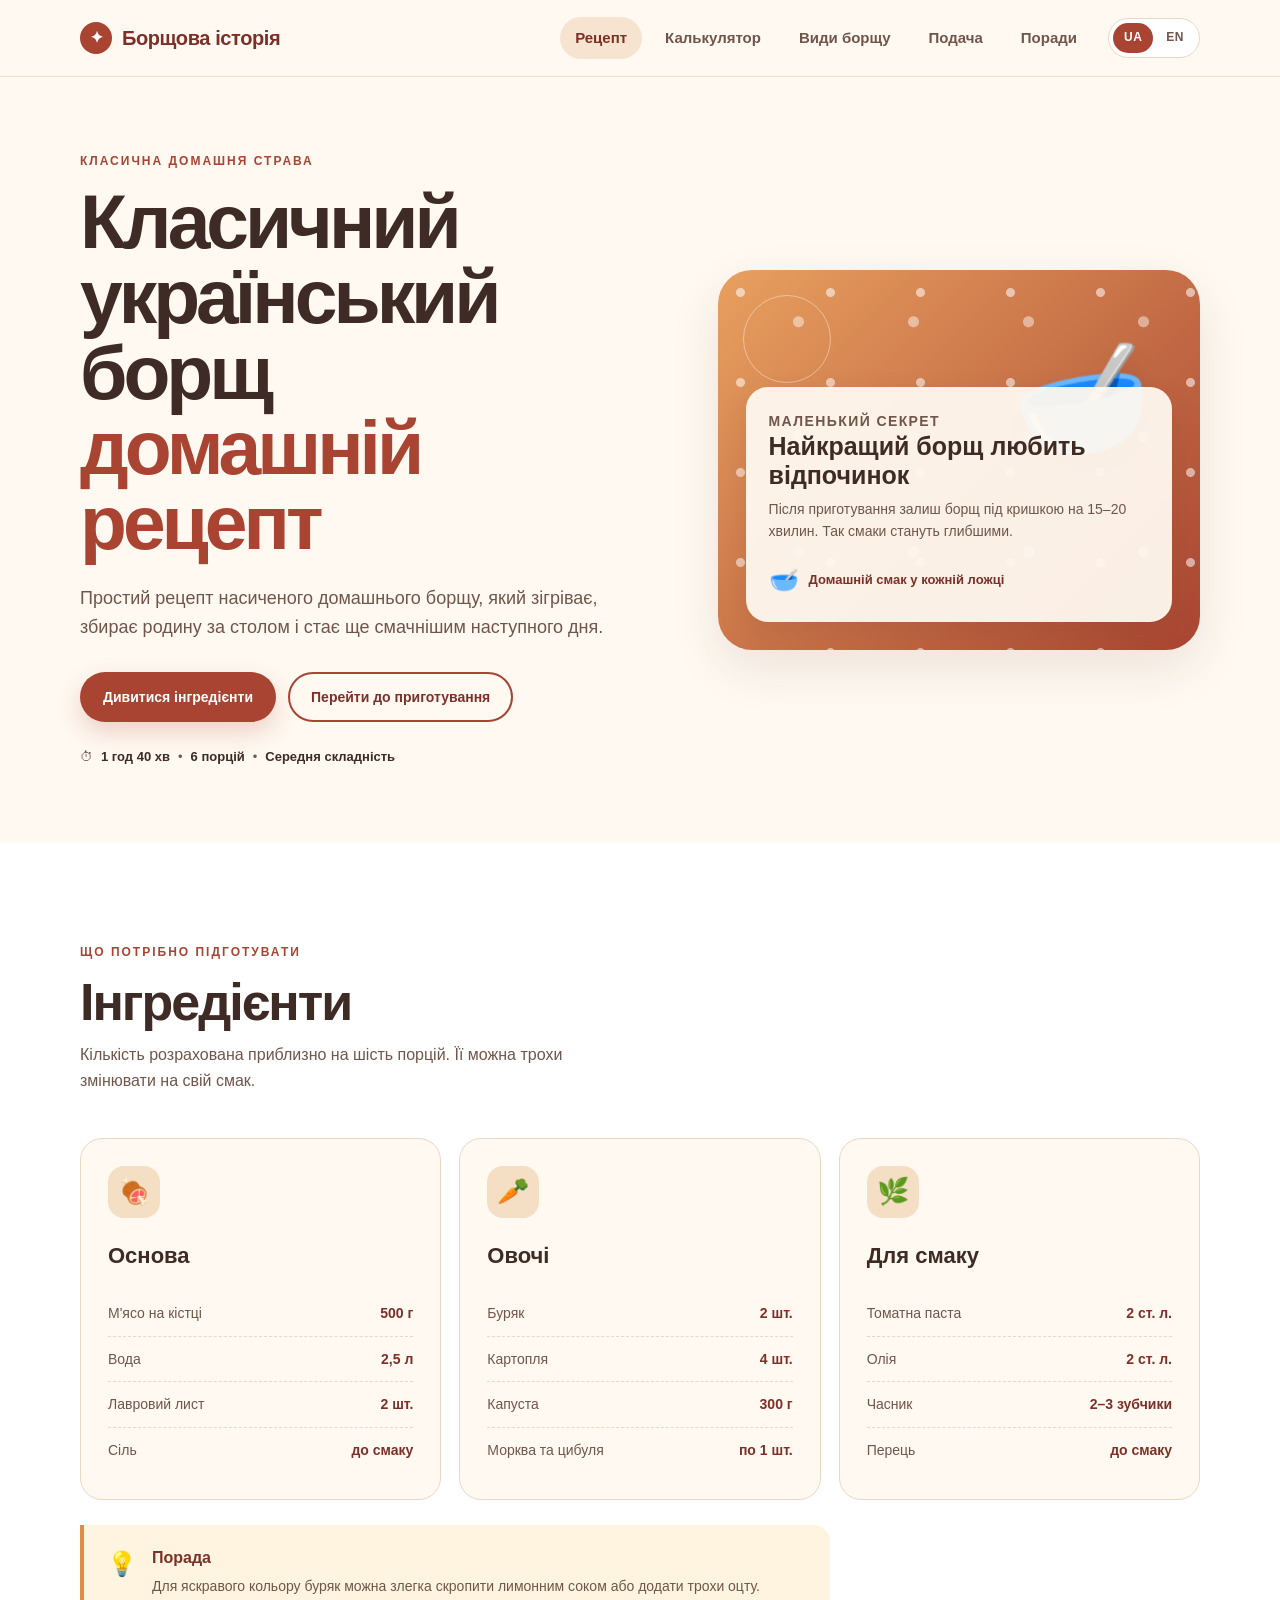
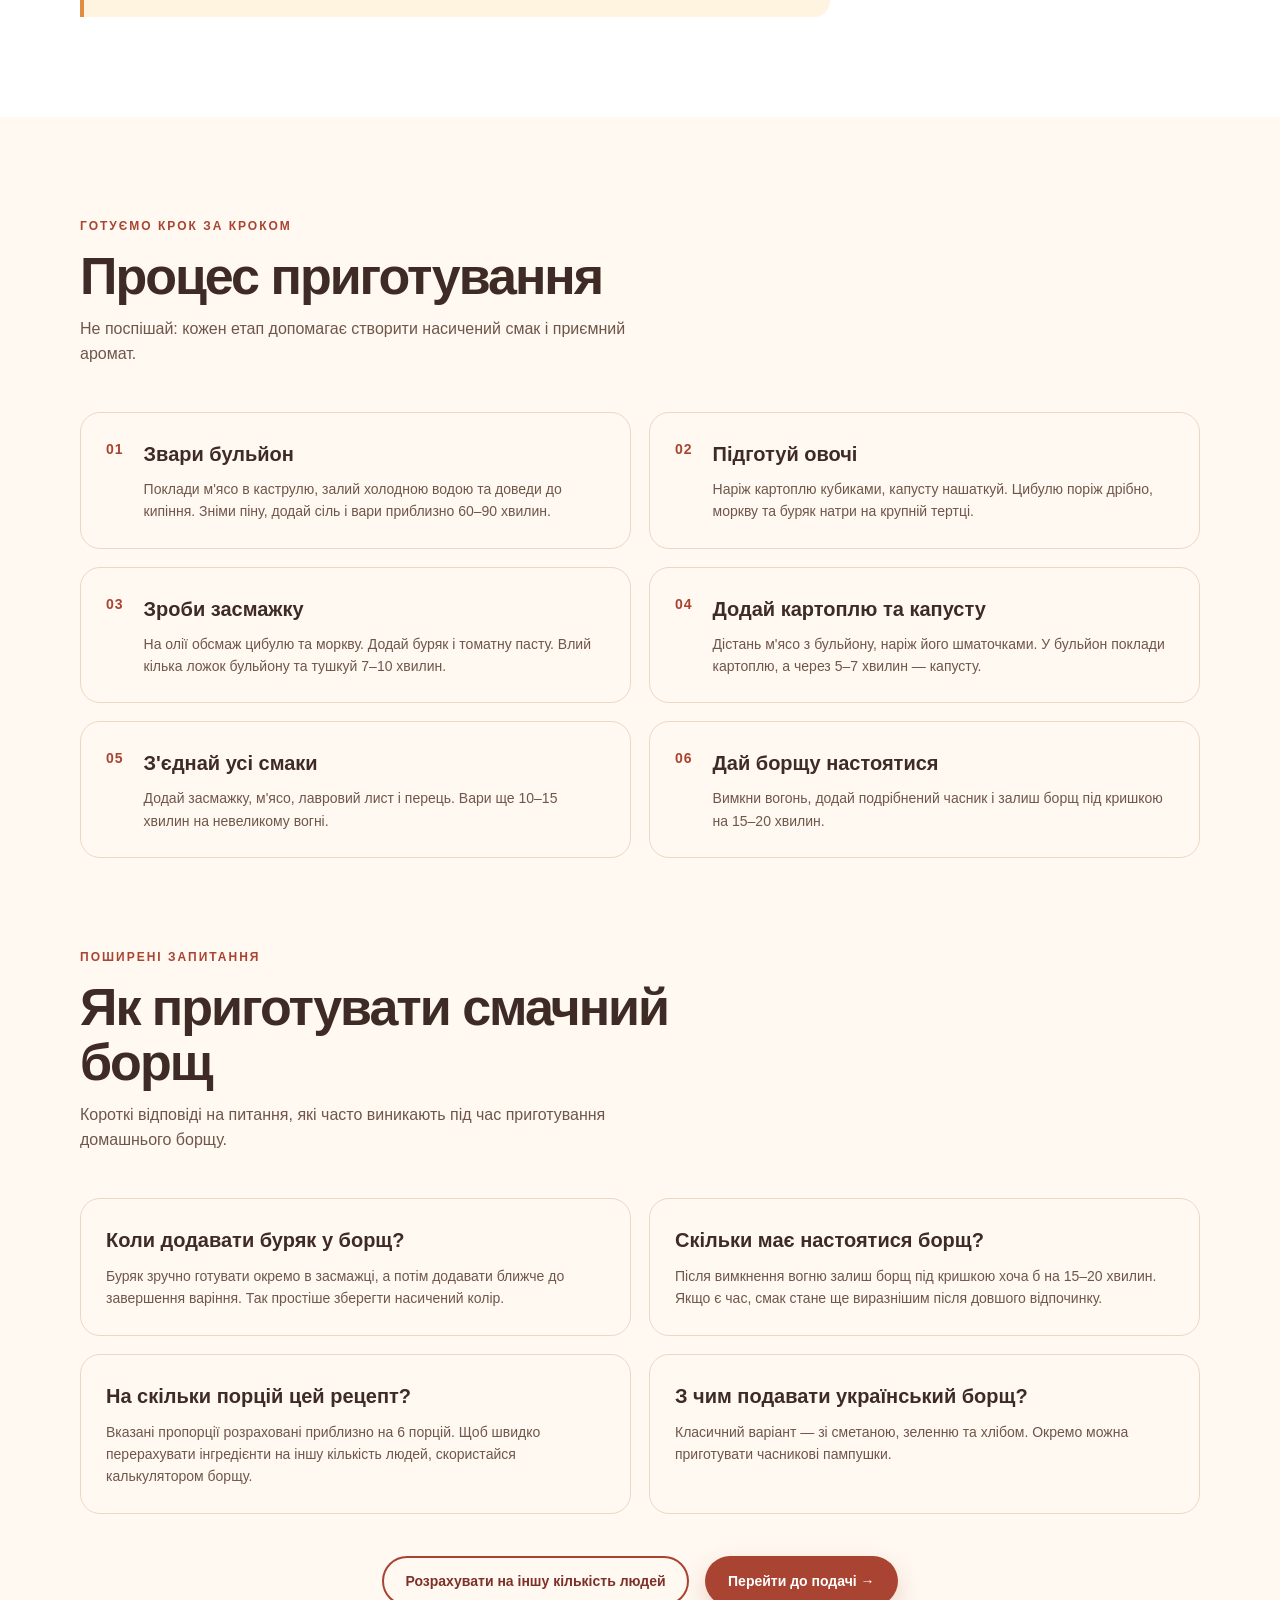
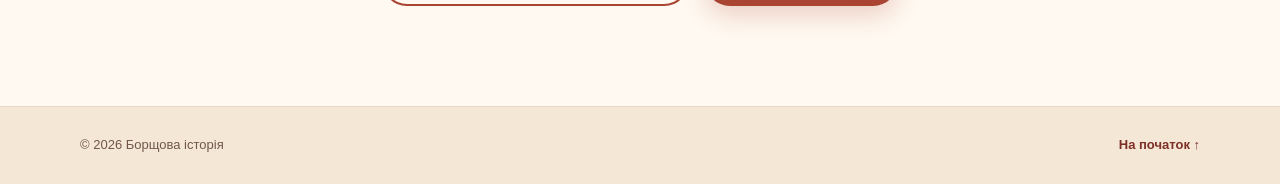
==== commit 994cde74: "Add files via upload" ====
--- a/index.html
+++ b/index.html
@@ -1,69 +1,69 @@
 <!DOCTYPE html>
-<html lang="en">
+<html lang="uk">
 <head>
     <meta charset="UTF-8">
     <meta name="viewport" content="width=device-width, initial-scale=1.0">
-    <title>Classic Ukrainian Borscht — Homemade Recipe | Borscht Story</title>
-    <meta name="description" content="Classic homemade Ukrainian borscht recipe: ingredients for 6 servings, step-by-step cooking instructions, and tips for a rich color and flavor.">
+    <title>Класичний український борщ — домашній рецепт | Борщова історія</title>
+    <meta name="description" content="Класичний домашній рецепт українського борщу: інгредієнти на 6 порцій, покрокове приготування, поради для насиченого кольору та смаку.">
     <meta name="robots" content="index, follow">
     <meta name="theme-color" content="#a94432">
     <meta property="og:type" content="website">
-    <meta property="og:locale" content="en_US">
-    <meta property="og:locale:alternate" content="uk_UA">
-    <meta property="og:site_name" content="Borscht Story">
-    <meta property="og:title" content="Classic Ukrainian Borscht — Homemade Recipe">
-    <meta property="og:description" content="Ingredients, proportions, and a step-by-step recipe for homemade Ukrainian borscht.">
-    <meta property="og:url" content="https://YOUR-DOMAIN.example/en/index.html">
-    <link rel="alternate" hreflang="en" href="https://YOUR-DOMAIN.example/en/index.html">
-    <link rel="alternate" hreflang="uk" href="https://YOUR-DOMAIN.example/index.html">
-    <link rel="alternate" hreflang="x-default" href="https://YOUR-DOMAIN.example/index.html">
+    <meta property="og:locale" content="uk_UA">
+    <meta property="og:site_name" content="Борщова історія">
+    <meta property="og:title" content="Класичний український борщ — домашній рецепт">
+    <meta property="og:description" content="Інгредієнти, пропорції та покроковий рецепт домашнього українського борщу.">
+    <meta property="og:url" content="https://lutsyuk93-cyber.github.io/borshchova-istoriia/">
+    <meta property="og:locale:alternate" content="en_US">
+    <link rel="alternate" hreflang="uk" href="https://lutsyuk93-cyber.github.io/borshchova-istoriia/index.html">
+    <link rel="alternate" hreflang="en" href="https://lutsyuk93-cyber.github.io/borshchova-istoriia/en/index.html">
+    <link rel="alternate" hreflang="x-default" href="https://lutsyuk93-cyber.github.io/borshchova-istoriia/index.html">
     <meta name="twitter:card" content="summary">
-    <link rel="icon" href="../favicon.svg" type="image/svg+xml">
+    <link rel="icon" href="favicon.svg" type="image/svg+xml">
 
     <script type="application/ld+json">
     {
       "@context": "https://schema.org",
       "@type": "Recipe",
-      "name": "Classic Ukrainian Borscht",
-      "description": "A rich homemade Ukrainian borscht recipe for 6 servings.",
-      "inLanguage": "en",
+      "name": "Класичний український борщ",
+      "description": "Домашній рецепт насиченого українського борщу на 6 порцій.",
+      "inLanguage": "uk-UA",
       "author": {
         "@type": "Organization",
-        "name": "Borscht Story"
+        "name": "Борщова історія"
       },
       "recipeCuisine": "Ukrainian",
       "recipeCategory": "Soup",
       "prepTime": "PT20M",
       "cookTime": "PT1H20M",
       "totalTime": "PT1H40M",
-      "recipeYield": "6 servings",
-      "keywords": "ukrainian borscht, classic borscht, homemade borscht, borscht recipe",
+      "recipeYield": "6 порцій",
+      "keywords": "український борщ, класичний борщ, домашній борщ, рецепт борщу",
       "recipeIngredient": [
-        "500 g bone-in meat",
-        "2.5 l water",
-        "2 beets",
-        "4 potatoes",
-        "300 g cabbage",
-        "1 carrot",
-        "1 onion",
-        "2 tbsp tomato paste",
-        "2 tbsp oil",
-        "2–3 garlic cloves",
-        "2 bay leaves",
-        "salt and pepper to taste"
+        "500 г м'яса на кістці",
+        "2,5 л води",
+        "2 буряки",
+        "4 картоплини",
+        "300 г капусти",
+        "1 морква",
+        "1 цибулина",
+        "2 ст. л. томатної пасти",
+        "2 ст. л. олії",
+        "2–3 зубчики часнику",
+        "2 лаврові листки",
+        "сіль та перець до смаку"
       ],
       "recipeInstructions": [
-        {"@type":"HowToStep","name":"Make the broth","text":"Put the meat in a pot, cover with cold water, bring to a boil, skim off the foam, and simmer for 60–90 minutes."},
-        {"@type":"HowToStep","name":"Prep the vegetables","text":"Dice the potatoes, shred the cabbage, finely chop the onion, and grate the carrot and beet."},
-        {"@type":"HowToStep","name":"Make the sauté","text":"Sauté the onion and carrot, add the beet and tomato paste, pour in a few spoons of broth, and simmer for 7–10 minutes."},
-        {"@type":"HowToStep","name":"Add potatoes and cabbage","text":"Add the potatoes to the broth; after 5–7 minutes add the cabbage."},
-        {"@type":"HowToStep","name":"Combine everything","text":"Add the sauté, meat, bay leaf, and pepper; simmer for another 10–15 minutes."},
-        {"@type":"HowToStep","name":"Let it rest","text":"Turn off the heat, add garlic, and let the borscht rest covered for 15–20 minutes."}
+        {"@type":"HowToStep","name":"Зварити бульйон","text":"Покласти м'ясо в каструлю, залити холодною водою, довести до кипіння, зняти піну та варити 60–90 хвилин."},
+        {"@type":"HowToStep","name":"Підготувати овочі","text":"Нарізати картоплю, нашаткувати капусту, дрібно нарізати цибулю, натерти моркву та буряк."},
+        {"@type":"HowToStep","name":"Приготувати засмажку","text":"Обсмажити цибулю та моркву, додати буряк і томатну пасту, влити кілька ложок бульйону та тушкувати 7–10 хвилин."},
+        {"@type":"HowToStep","name":"Додати картоплю та капусту","text":"Додати картоплю в бульйон, через 5–7 хвилин додати капусту."},
+        {"@type":"HowToStep","name":"З'єднати інгредієнти","text":"Додати засмажку, м'ясо, лавровий лист і перець та варити ще 10–15 хвилин."},
+        {"@type":"HowToStep","name":"Дати борщу настоятися","text":"Вимкнути вогонь, додати часник і залишити борщ під кришкою на 15–20 хвилин."}
       ]
     }
     </script>
 
-    <link rel="stylesheet" href="../style.css">
+    <link rel="stylesheet" href="style.css">
 <script async src="https://www.googletagmanager.com/gtag/js?id=G-H1VVGTC3S6"></script>
 <script>
   window.dataLayer = window.dataLayer || [];
@@ -78,20 +78,20 @@
     <div class="container header-inner">
         <a href="index.html" class="logo">
             <span class="logo-mark">✦</span>
-            Borscht Story
+            Борщова історія
         </a>
 
         <div class="nav-wrap">
             <nav class="main-nav">
-                <a href="index.html" class="active">Recipe</a>
-                <a href="calculator.html">Calculator</a>
-                <a href="types-of-borscht.html">Types</a>
-                <a href="serving.html">Serving</a>
-                <a href="tips.html">Tips</a>
+                <a href="index.html" class="active">Рецепт</a>
+                <a href="kalkulyator.html">Калькулятор</a>
+                <a href="vydy-borschu.html">Види борщу</a>
+                <a href="serving.html">Подача</a>
+                <a href="porady.html">Поради</a>
             </nav>
             <div class="lang-switch">
-                <a href="../index.html">UA</a>
-                <span class="lang-current">EN</span>
+                <span class="lang-current">UA</span>
+                <a href="en/index.html">EN</a>
             </div>
         </div>
     </div>
@@ -100,51 +100,51 @@
 <main>
     <section class="hero container">
         <div class="hero-content">
-            <p class="eyebrow">A classic homestyle dish</p>
+            <p class="eyebrow">Класична домашня страва</p>
 
             <h1>
-                Classic Ukrainian Borscht
-                <span>homemade recipe</span>
+                Класичний український борщ
+                <span>домашній рецепт</span>
             </h1>
 
             <p class="hero-description">
-                A simple recipe for rich, homemade borscht that
-                warms you up, brings the family to the table,
-                and tastes even better the next day.
+                Простий рецепт насиченого домашнього борщу,
+                який зігріває, збирає родину за столом
+                і стає ще смачнішим наступного дня.
             </p>
 
             <div class="hero-buttons">
                 <a href="#ingredients" class="button button-primary">
-                    See ingredients
+                    Дивитися інгредієнти
                 </a>
 
                 <a href="#steps" class="button button-secondary">
-                    Jump to cooking
+                    Перейти до приготування
                 </a>
             </div>
 
             <div class="quick-info">
                 <span>⏱</span>
-                <strong>1 h 40 min</strong>
+                <strong>1 год 40 хв</strong>
                 <span>•</span>
-                <strong>6 servings</strong>
+                <strong>6 порцій</strong>
                 <span>•</span>
-                <strong>Medium difficulty</strong>
+                <strong>Середня складність</strong>
             </div>
         </div>
 
         <div class="hero-card">
             <div class="recipe-note">
-                <p class="note-label">A small secret</p>
-                <h2>The best borscht loves a rest</h2>
+                <p class="note-label">Маленький секрет</p>
+                <h2>Найкращий борщ любить відпочинок</h2>
                 <p>
-                    After cooking, let the borscht sit covered
-                    for 15–20 minutes. The flavors will deepen.
+                    Після приготування залиш борщ під кришкою
+                    на 15–20 хвилин. Так смаки стануть глибшими.
                 </p>
 
                 <div class="note-bottom">
                     <span class="note-icon">🥣</span>
-                    <span>Homemade taste in every spoonful</span>
+                    <span>Домашній смак у кожній ложці</span>
                 </div>
             </div>
         </div>
@@ -153,83 +153,83 @@
     <section class="section section-light" id="ingredients">
         <div class="container">
             <div class="section-heading">
-                <p class="eyebrow">What you'll need</p>
-                <h2>Ingredients</h2>
+                <p class="eyebrow">Що потрібно підготувати</p>
+                <h2>Інгредієнти</h2>
                 <p>
-                    Amounts are calculated for roughly six servings.
-                    Feel free to adjust to your taste.
+                    Кількість розрахована приблизно на шість порцій.
+                    Її можна трохи змінювати на свій смак.
                 </p>
             </div>
 
             <div class="ingredient-grid">
                 <article class="ingredient-card">
                     <div class="card-icon">🍖</div>
-                    <h3>Base</h3>
+                    <h3>Основа</h3>
 
                     <ul class="ingredient-list">
                         <li>
-                            <span>Bone-in meat</span>
-                            <strong>500 g</strong>
-                        </li>
-                        <li>
-                            <span>Water</span>
-                            <strong>2.5 l</strong>
-                        </li>
-                        <li>
-                            <span>Bay leaf</span>
-                            <strong>2 pcs.</strong>
-                        </li>
-                        <li>
-                            <span>Salt</span>
-                            <strong>to taste</strong>
+                            <span>М'ясо на кістці</span>
+                            <strong>500 г</strong>
+                        </li>
+                        <li>
+                            <span>Вода</span>
+                            <strong>2,5 л</strong>
+                        </li>
+                        <li>
+                            <span>Лавровий лист</span>
+                            <strong>2 шт.</strong>
+                        </li>
+                        <li>
+                            <span>Сіль</span>
+                            <strong>до смаку</strong>
                         </li>
                     </ul>
                 </article>
 
                 <article class="ingredient-card">
                     <div class="card-icon">🥕</div>
-                    <h3>Vegetables</h3>
+                    <h3>Овочі</h3>
 
                     <ul class="ingredient-list">
                         <li>
-                            <span>Beet</span>
-                            <strong>2 pcs.</strong>
-                        </li>
-                        <li>
-                            <span>Potato</span>
-                            <strong>4 pcs.</strong>
-                        </li>
-                        <li>
-                            <span>Cabbage</span>
-                            <strong>300 g</strong>
-                        </li>
-                        <li>
-                            <span>Carrot &amp; onion</span>
-                            <strong>1 each</strong>
+                            <span>Буряк</span>
+                            <strong>2 шт.</strong>
+                        </li>
+                        <li>
+                            <span>Картопля</span>
+                            <strong>4 шт.</strong>
+                        </li>
+                        <li>
+                            <span>Капуста</span>
+                            <strong>300 г</strong>
+                        </li>
+                        <li>
+                            <span>Морква та цибуля</span>
+                            <strong>по 1 шт.</strong>
                         </li>
                     </ul>
                 </article>
 
                 <article class="ingredient-card">
                     <div class="card-icon">🌿</div>
-                    <h3>For flavor</h3>
+                    <h3>Для смаку</h3>
 
                     <ul class="ingredient-list">
                         <li>
-                            <span>Tomato paste</span>
-                            <strong>2 tbsp</strong>
-                        </li>
-                        <li>
-                            <span>Oil</span>
-                            <strong>2 tbsp</strong>
-                        </li>
-                        <li>
-                            <span>Garlic</span>
-                            <strong>2–3 cloves</strong>
-                        </li>
-                        <li>
-                            <span>Pepper</span>
-                            <strong>to taste</strong>
+                            <span>Томатна паста</span>
+                            <strong>2 ст. л.</strong>
+                        </li>
+                        <li>
+                            <span>Олія</span>
+                            <strong>2 ст. л.</strong>
+                        </li>
+                        <li>
+                            <span>Часник</span>
+                            <strong>2–3 зубчики</strong>
+                        </li>
+                        <li>
+                            <span>Перець</span>
+                            <strong>до смаку</strong>
                         </li>
                     </ul>
                 </article>
@@ -238,10 +238,10 @@
             <div class="tip-box">
                 <span class="tip-symbol">💡</span>
                 <div>
-                    <strong>Tip</strong>
+                    <strong>Порада</strong>
                     <p>
-                        For a vibrant color, splash the beet with a
-                        little lemon juice or vinegar.
+                        Для яскравого кольору буряк можна злегка
+                        скропити лимонним соком або додати трохи оцту.
                     </p>
                 </div>
             </div>
@@ -251,11 +251,11 @@
     <section class="section" id="steps">
         <div class="container">
             <div class="section-heading">
-                <p class="eyebrow">Step by step</p>
-                <h2>Cooking process</h2>
+                <p class="eyebrow">Готуємо крок за кроком</p>
+                <h2>Процес приготування</h2>
                 <p>
-                    Don't rush — every step helps build a rich
-                    flavor and a pleasant aroma.
+                    Не поспішай: кожен етап допомагає створити
+                    насичений смак і приємний аромат.
                 </p>
             </div>
 
@@ -263,11 +263,11 @@
                 <article class="step-card">
                     <div class="step-number">01</div>
                     <div>
-                        <h3>Make the broth</h3>
-                        <p>
-                            Put the meat in a pot, cover with cold water,
-                            and bring to a boil. Skim off the foam, add
-                            salt, and simmer for about 60–90 minutes.
+                        <h3>Звари бульйон</h3>
+                        <p>
+                            Поклади м'ясо в каструлю, залий холодною водою
+                            та доведи до кипіння. Зніми піну, додай сіль
+                            і вари приблизно 60–90 хвилин.
                         </p>
                     </div>
                 </article>
@@ -275,11 +275,11 @@
                 <article class="step-card">
                     <div class="step-number">02</div>
                     <div>
-                        <h3>Prep the vegetables</h3>
-                        <p>
-                            Dice the potatoes, shred the cabbage.
-                            Finely chop the onion, and grate the
-                            carrot and beet on a coarse grater.
+                        <h3>Підготуй овочі</h3>
+                        <p>
+                            Наріж картоплю кубиками, капусту нашаткуй.
+                            Цибулю поріж дрібно, моркву та буряк натри
+                            на крупній тертці.
                         </p>
                     </div>
                 </article>
@@ -287,11 +287,11 @@
                 <article class="step-card">
                     <div class="step-number">03</div>
                     <div>
-                        <h3>Make the sauté</h3>
-                        <p>
-                            Sauté the onion and carrot in oil.
-                            Add the beet and tomato paste. Pour in
-                            a few spoons of broth and simmer 7–10 minutes.
+                        <h3>Зроби засмажку</h3>
+                        <p>
+                            На олії обсмаж цибулю та моркву.
+                            Додай буряк і томатну пасту. Влий кілька
+                            ложок бульйону та тушкуй 7–10 хвилин.
                         </p>
                     </div>
                 </article>
@@ -299,11 +299,11 @@
                 <article class="step-card">
                     <div class="step-number">04</div>
                     <div>
-                        <h3>Add potatoes and cabbage</h3>
-                        <p>
-                            Remove the meat from the broth and cut it
-                            into pieces. Add the potatoes to the broth,
-                            and after 5–7 minutes, add the cabbage.
+                        <h3>Додай картоплю та капусту</h3>
+                        <p>
+                            Дістань м'ясо з бульйону, наріж його шматочками.
+                            У бульйон поклади картоплю, а через 5–7 хвилин —
+                            капусту.
                         </p>
                     </div>
                 </article>
@@ -311,10 +311,10 @@
                 <article class="step-card">
                     <div class="step-number">05</div>
                     <div>
-                        <h3>Combine everything</h3>
-                        <p>
-                            Add the sauté, meat, bay leaf, and pepper.
-                            Simmer another 10–15 minutes over low heat.
+                        <h3>З'єднай усі смаки</h3>
+                        <p>
+                            Додай засмажку, м'ясо, лавровий лист і перець.
+                            Вари ще 10–15 хвилин на невеликому вогні.
                         </p>
                     </div>
                 </article>
@@ -322,10 +322,10 @@
                 <article class="step-card">
                     <div class="step-number">06</div>
                     <div>
-                        <h3>Let it rest</h3>
-                        <p>
-                            Turn off the heat, add minced garlic, and
-                            let the borscht rest covered for 15–20 minutes.
+                        <h3>Дай борщу настоятися</h3>
+                        <p>
+                            Вимкни вогонь, додай подрібнений часник
+                            і залиш борщ під кришкою на 15–20 хвилин.
                         </p>
                     </div>
                 </article>
@@ -334,37 +334,37 @@
 
             <section class="seo-content" aria-labelledby="faq-title">
                 <div class="section-heading">
-                    <p class="eyebrow">Frequently asked questions</p>
-                    <h2 id="faq-title">How to make great borscht</h2>
-                    <p>Quick answers to questions that often come up while making homemade borscht.</p>
+                    <p class="eyebrow">Поширені запитання</p>
+                    <h2 id="faq-title">Як приготувати смачний борщ</h2>
+                    <p>Короткі відповіді на питання, які часто виникають під час приготування домашнього борщу.</p>
                 </div>
 
                 <div class="faq-grid">
                     <article class="faq-item">
-                        <h3>When should I add the beet?</h3>
-                        <p>It's easiest to cook the beet separately in the sauté and add it closer to the end of cooking — this helps keep the color vibrant.</p>
+                        <h3>Коли додавати буряк у борщ?</h3>
+                        <p>Буряк зручно готувати окремо в засмажці, а потім додавати ближче до завершення варіння. Так простіше зберегти насичений колір.</p>
                     </article>
                     <article class="faq-item">
-                        <h3>How long should borscht rest?</h3>
-                        <p>After turning off the heat, let it sit covered for at least 15–20 minutes. If you have time, a longer rest makes the flavor even more pronounced.</p>
+                        <h3>Скільки має настоятися борщ?</h3>
+                        <p>Після вимкнення вогню залиш борщ під кришкою хоча б на 15–20 хвилин. Якщо є час, смак стане ще виразнішим після довшого відпочинку.</p>
                     </article>
                     <article class="faq-item">
-                        <h3>How many servings does this recipe make?</h3>
-                        <p>The listed amounts are calculated for roughly 6 servings. Use our <a href="calculator.html">borscht calculator</a> to scale the ingredients to any number of people.</p>
+                        <h3>На скільки порцій цей рецепт?</h3>
+                        <p>Вказані пропорції розраховані приблизно на 6 порцій. Щоб швидко перерахувати інгредієнти на іншу кількість людей, скористайся <a href="kalkulyator.html">калькулятором борщу</a>.</p>
                     </article>
                     <article class="faq-item">
-                        <h3>What should I serve with borscht?</h3>
-                        <p>The classic way is with sour cream, fresh herbs, and bread. Garlic buns (pampushky) also make a great side.</p>
+                        <h3>З чим подавати український борщ?</h3>
+                        <p>Класичний варіант — зі сметаною, зеленню та хлібом. Окремо можна приготувати часникові пампушки.</p>
                     </article>
                 </div>
             </section>
 
             <div class="bottom-link">
-                <a href="calculator.html" class="button button-secondary" style="margin-right:12px">
-                    Scale to a different number of servings
+                <a href="kalkulyator.html" class="button button-secondary" style="margin-right:12px">
+                    Розрахувати на іншу кількість людей
                 </a>
                 <a href="serving.html" class="button button-primary">
-                    Go to serving →
+                    Перейти до подачі →
                 </a>
             </div>
         </div>
@@ -373,8 +373,8 @@
 
 <footer class="site-footer">
     <div class="container footer-inner">
-        <p>© 2026 Borscht Story</p>
-        <a href="#top">Back to top ↑</a>
+        <p>© 2026 Борщова історія</p>
+        <a href="#top">На початок ↑</a>
     </div>
 </footer>
 
--- a/style.css
+++ b/style.css
@@ -1066,3 +1066,56 @@
         justify-content: center;
     }
 }
+
+/* Перемикач мов */
+.nav-wrap {
+    display: flex;
+    align-items: center;
+    gap: 16px;
+}
+
+.lang-switch {
+    display: flex;
+    align-items: center;
+    gap: 2px;
+    padding: 4px;
+    border: 1px solid var(--border);
+    border-radius: 20px;
+    background: var(--white);
+}
+
+.lang-switch a,
+.lang-switch span {
+    display: inline-block;
+    padding: 5px 11px;
+    border-radius: 16px;
+    font-size: 12px;
+    font-weight: 800;
+    letter-spacing: 0.5px;
+}
+
+.lang-switch span.lang-current {
+    color: var(--white);
+    background: var(--red);
+}
+
+.lang-switch a {
+    color: var(--brown-light);
+    transition: 0.2s ease;
+}
+
+.lang-switch a:hover {
+    color: var(--red-dark);
+    background: #f7e4d0;
+}
+
+@media (max-width: 620px) {
+    .nav-wrap {
+        gap: 8px;
+    }
+    .lang-switch a,
+    .lang-switch span {
+        padding: 4px 8px;
+        font-size: 11px;
+    }
+}
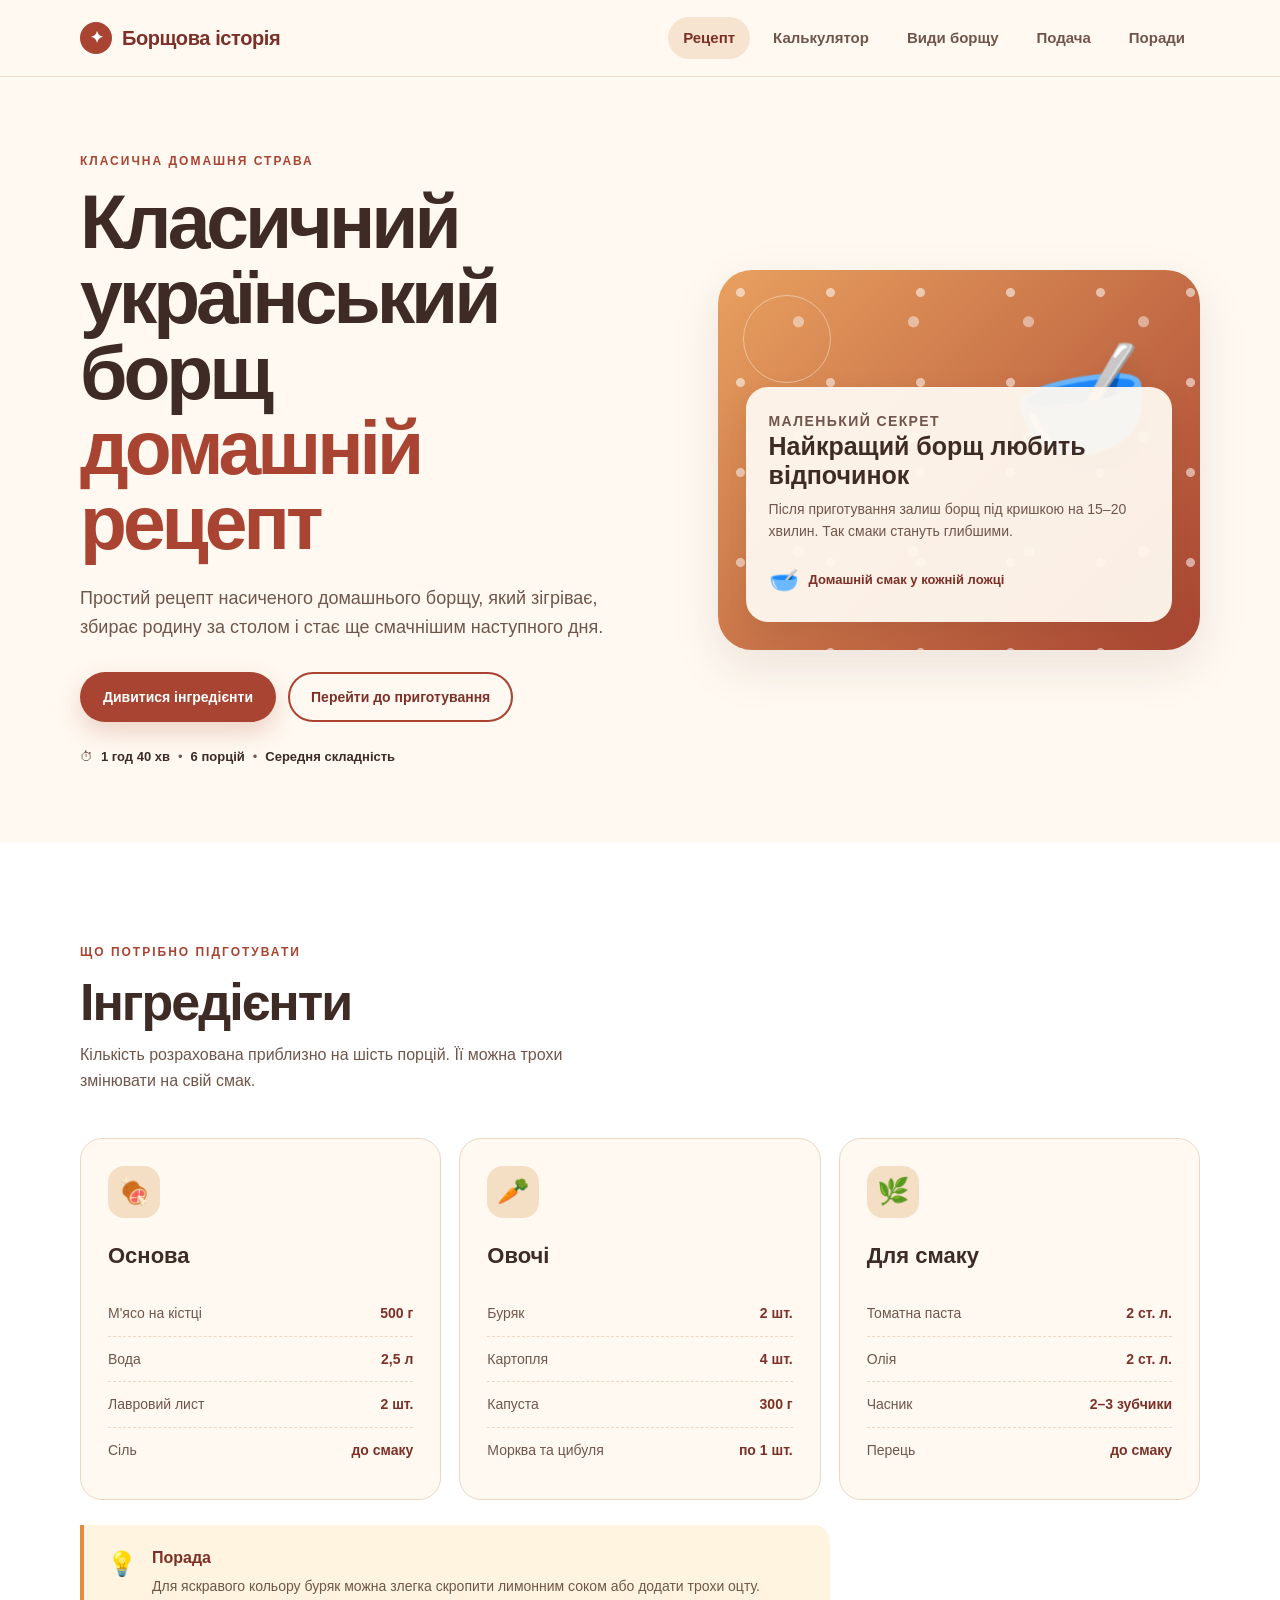
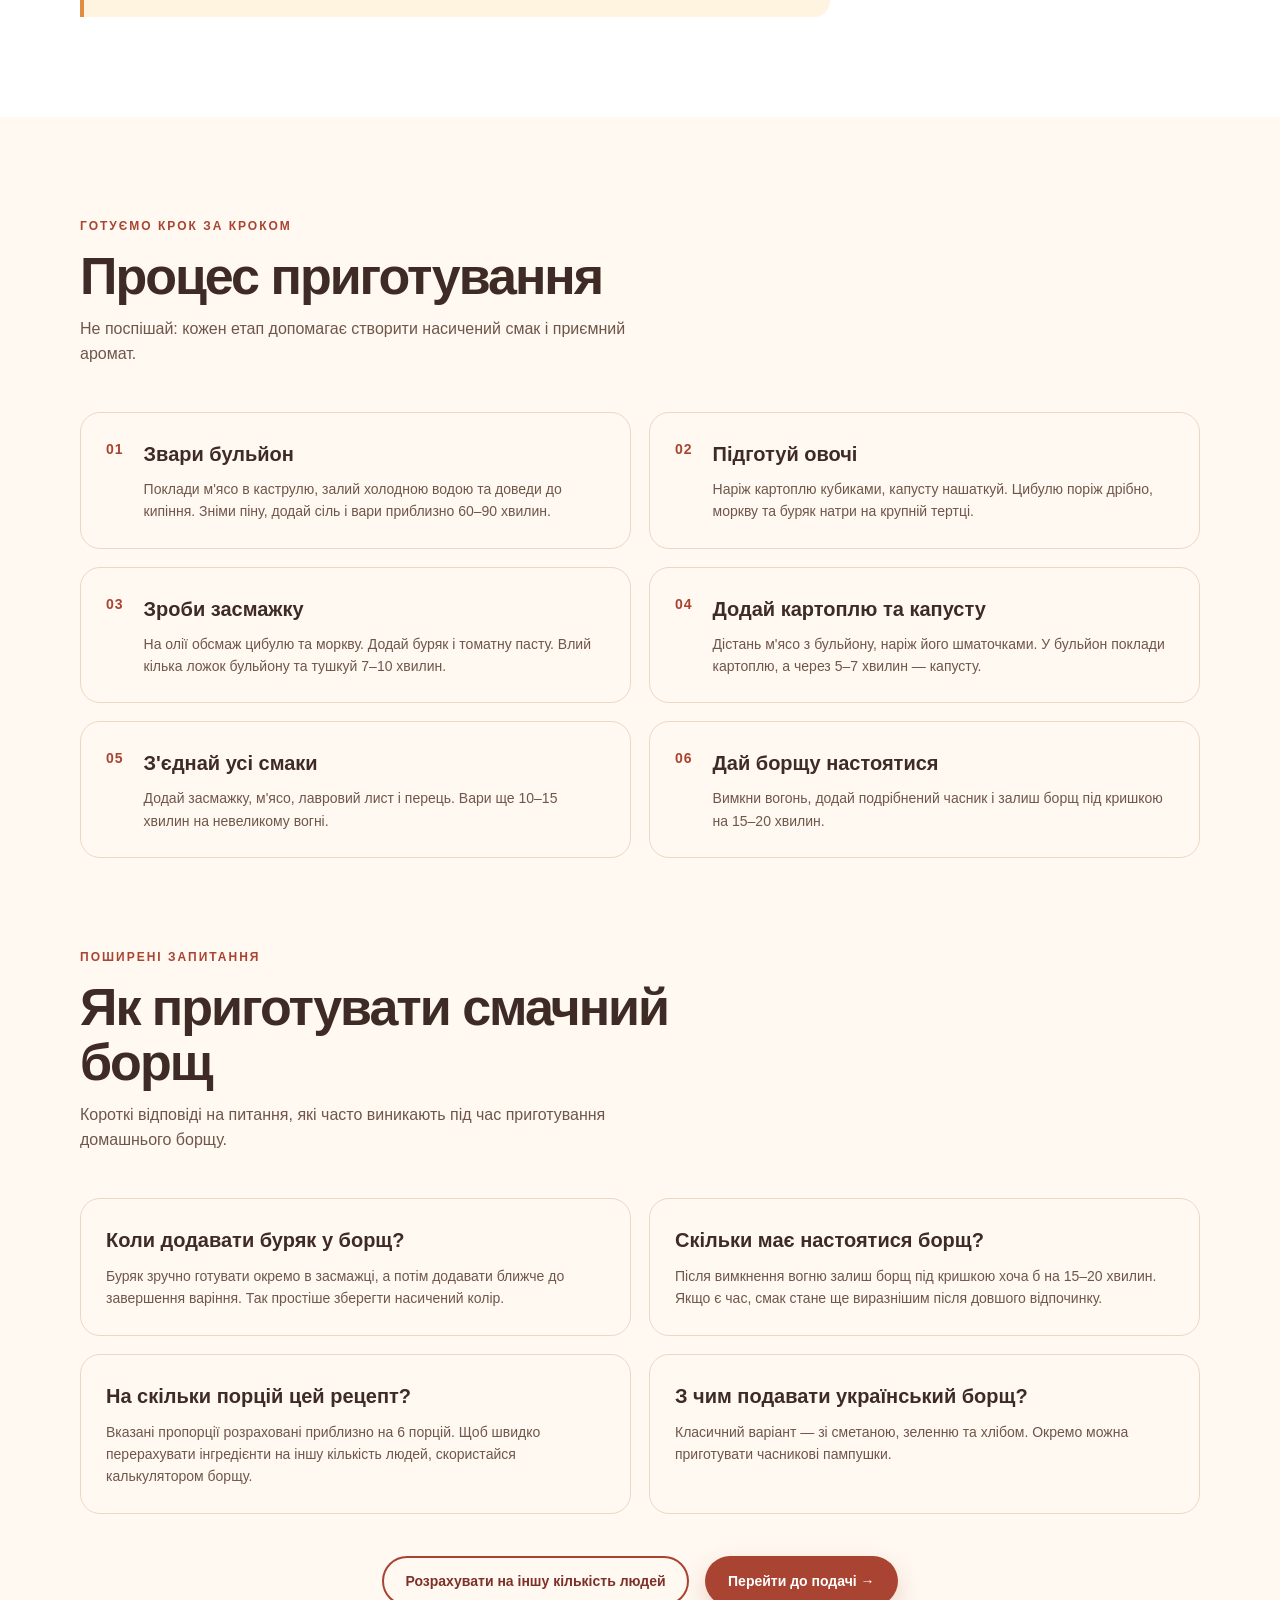
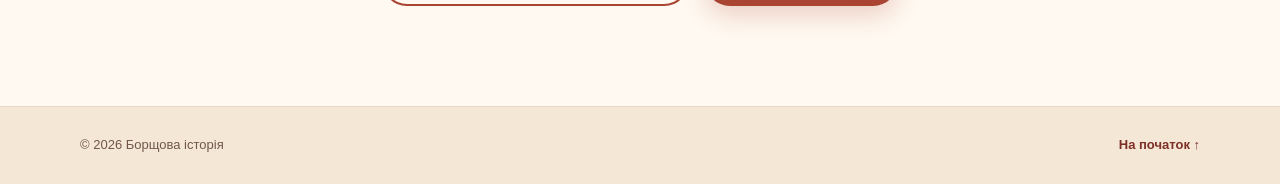
==== commit a28bdf3d: "Add files via upload" ====
--- a/index.html
+++ b/index.html
@@ -12,11 +12,7 @@
     <meta property="og:site_name" content="Борщова історія">
     <meta property="og:title" content="Класичний український борщ — домашній рецепт">
     <meta property="og:description" content="Інгредієнти, пропорції та покроковий рецепт домашнього українського борщу.">
-    <meta property="og:url" content="https://lutsyuk93-cyber.github.io/borshchova-istoriia/">
-    <meta property="og:locale:alternate" content="en_US">
-    <link rel="alternate" hreflang="uk" href="https://lutsyuk93-cyber.github.io/borshchova-istoriia/index.html">
-    <link rel="alternate" hreflang="en" href="https://lutsyuk93-cyber.github.io/borshchova-istoriia/en/index.html">
-    <link rel="alternate" hreflang="x-default" href="https://lutsyuk93-cyber.github.io/borshchova-istoriia/index.html">
+    <meta property="og:url" content="https://YOUR-DOMAIN.example/">
     <meta name="twitter:card" content="summary">
     <link rel="icon" href="favicon.svg" type="image/svg+xml">
 
@@ -81,19 +77,13 @@
             Борщова історія
         </a>
 
-        <div class="nav-wrap">
-            <nav class="main-nav">
-                <a href="index.html" class="active">Рецепт</a>
-                <a href="kalkulyator.html">Калькулятор</a>
-                <a href="vydy-borschu.html">Види борщу</a>
-                <a href="serving.html">Подача</a>
-                <a href="porady.html">Поради</a>
-            </nav>
-            <div class="lang-switch">
-                <span class="lang-current">UA</span>
-                <a href="en/index.html">EN</a>
-            </div>
-        </div>
+        <nav class="main-nav">
+            <a href="index.html" class="active">Рецепт</a>
+            <a href="kalkulyator.html">Калькулятор</a>
+            <a href="vydy-borschu.html">Види борщу</a>
+            <a href="serving.html">Подача</a>
+            <a href="porady.html">Поради</a>
+        </nav>
     </div>
 </header>
 
--- a/style.css
+++ b/style.css
@@ -1066,56 +1066,3 @@
         justify-content: center;
     }
 }
-
-/* Перемикач мов */
-.nav-wrap {
-    display: flex;
-    align-items: center;
-    gap: 16px;
-}
-
-.lang-switch {
-    display: flex;
-    align-items: center;
-    gap: 2px;
-    padding: 4px;
-    border: 1px solid var(--border);
-    border-radius: 20px;
-    background: var(--white);
-}
-
-.lang-switch a,
-.lang-switch span {
-    display: inline-block;
-    padding: 5px 11px;
-    border-radius: 16px;
-    font-size: 12px;
-    font-weight: 800;
-    letter-spacing: 0.5px;
-}
-
-.lang-switch span.lang-current {
-    color: var(--white);
-    background: var(--red);
-}
-
-.lang-switch a {
-    color: var(--brown-light);
-    transition: 0.2s ease;
-}
-
-.lang-switch a:hover {
-    color: var(--red-dark);
-    background: #f7e4d0;
-}
-
-@media (max-width: 620px) {
-    .nav-wrap {
-        gap: 8px;
-    }
-    .lang-switch a,
-    .lang-switch span {
-        padding: 4px 8px;
-        font-size: 11px;
-    }
-}
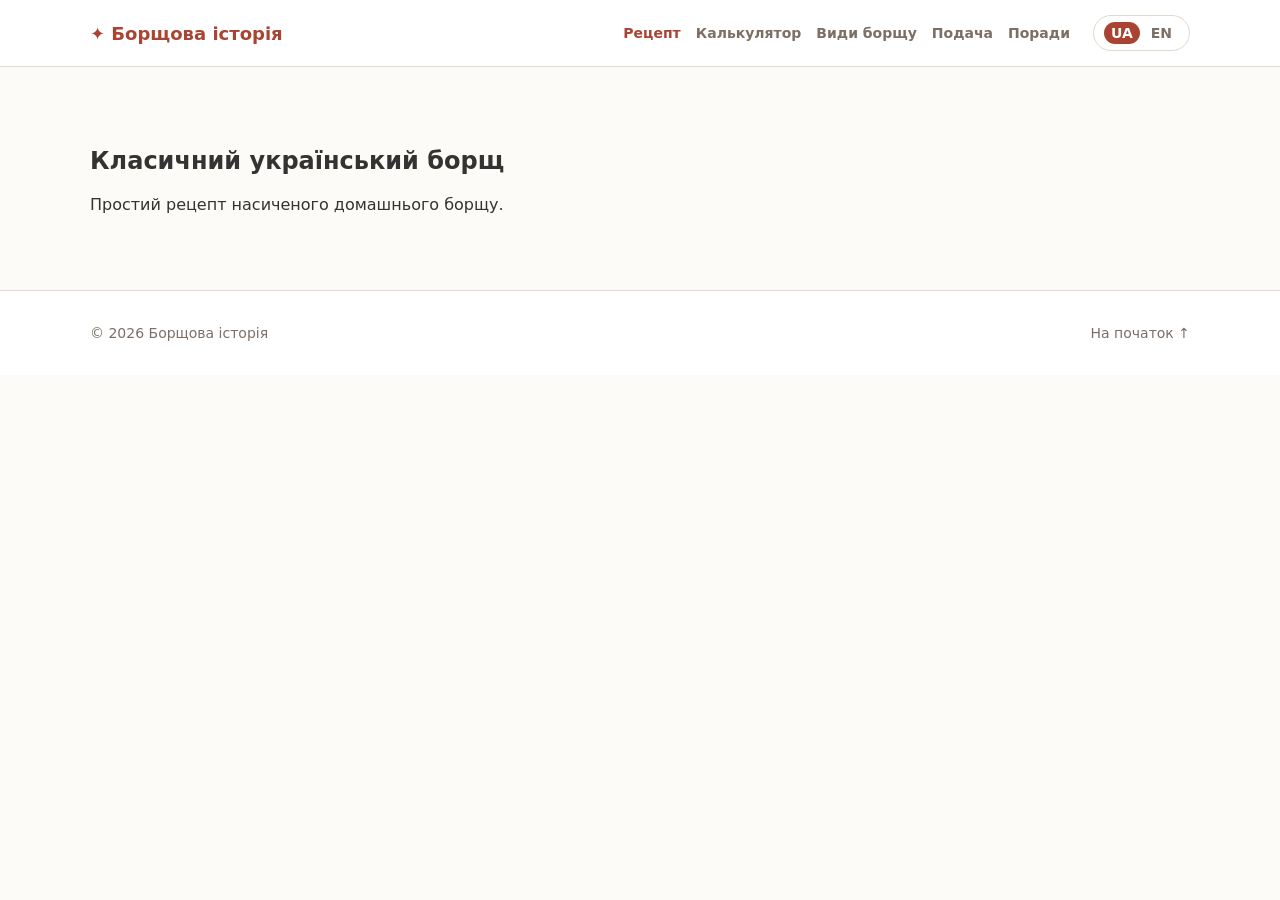
==== commit f0a2843e: "Add files via upload" ====
--- a/index.html
+++ b/index.html
@@ -4,369 +4,38 @@
     <meta charset="UTF-8">
     <meta name="viewport" content="width=device-width, initial-scale=1.0">
     <title>Класичний український борщ — домашній рецепт | Борщова історія</title>
-    <meta name="description" content="Класичний домашній рецепт українського борщу: інгредієнти на 6 порцій, покрокове приготування, поради для насиченого кольору та смаку.">
-    <meta name="robots" content="index, follow">
-    <meta name="theme-color" content="#a94432">
-    <meta property="og:type" content="website">
-    <meta property="og:locale" content="uk_UA">
-    <meta property="og:site_name" content="Борщова історія">
-    <meta property="og:title" content="Класичний український борщ — домашній рецепт">
-    <meta property="og:description" content="Інгредієнти, пропорції та покроковий рецепт домашнього українського борщу.">
-    <meta property="og:url" content="https://YOUR-DOMAIN.example/">
-    <meta name="twitter:card" content="summary">
-    <link rel="icon" href="favicon.svg" type="image/svg+xml">
-
-    <script type="application/ld+json">
-    {
-      "@context": "https://schema.org",
-      "@type": "Recipe",
-      "name": "Класичний український борщ",
-      "description": "Домашній рецепт насиченого українського борщу на 6 порцій.",
-      "inLanguage": "uk-UA",
-      "author": {
-        "@type": "Organization",
-        "name": "Борщова історія"
-      },
-      "recipeCuisine": "Ukrainian",
-      "recipeCategory": "Soup",
-      "prepTime": "PT20M",
-      "cookTime": "PT1H20M",
-      "totalTime": "PT1H40M",
-      "recipeYield": "6 порцій",
-      "keywords": "український борщ, класичний борщ, домашній борщ, рецепт борщу",
-      "recipeIngredient": [
-        "500 г м'яса на кістці",
-        "2,5 л води",
-        "2 буряки",
-        "4 картоплини",
-        "300 г капусти",
-        "1 морква",
-        "1 цибулина",
-        "2 ст. л. томатної пасти",
-        "2 ст. л. олії",
-        "2–3 зубчики часнику",
-        "2 лаврові листки",
-        "сіль та перець до смаку"
-      ],
-      "recipeInstructions": [
-        {"@type":"HowToStep","name":"Зварити бульйон","text":"Покласти м'ясо в каструлю, залити холодною водою, довести до кипіння, зняти піну та варити 60–90 хвилин."},
-        {"@type":"HowToStep","name":"Підготувати овочі","text":"Нарізати картоплю, нашаткувати капусту, дрібно нарізати цибулю, натерти моркву та буряк."},
-        {"@type":"HowToStep","name":"Приготувати засмажку","text":"Обсмажити цибулю та моркву, додати буряк і томатну пасту, влити кілька ложок бульйону та тушкувати 7–10 хвилин."},
-        {"@type":"HowToStep","name":"Додати картоплю та капусту","text":"Додати картоплю в бульйон, через 5–7 хвилин додати капусту."},
-        {"@type":"HowToStep","name":"З'єднати інгредієнти","text":"Додати засмажку, м'ясо, лавровий лист і перець та варити ще 10–15 хвилин."},
-        {"@type":"HowToStep","name":"Дати борщу настоятися","text":"Вимкнути вогонь, додати часник і залишити борщ під кришкою на 15–20 хвилин."}
-      ]
-    }
-    </script>
-
     <link rel="stylesheet" href="style.css">
-<script async src="https://www.googletagmanager.com/gtag/js?id=G-H1VVGTC3S6"></script>
-<script>
-  window.dataLayer = window.dataLayer || [];
-  function gtag(){dataLayer.push(arguments);}
-  gtag('js', new Date());
-  gtag('config', 'G-H1VVGTC3S6');
-</script>
 </head>
 <body id="top">
-
 <header class="site-header">
     <div class="container header-inner">
-        <a href="index.html" class="logo">
-            <span class="logo-mark">✦</span>
-            Борщова історія
-        </a>
-
+        <a href="index.html" class="logo">✦ Борщова історія</a>
         <nav class="main-nav">
             <a href="index.html" class="active">Рецепт</a>
             <a href="kalkulyator.html">Калькулятор</a>
             <a href="vydy-borschu.html">Види борщу</a>
             <a href="serving.html">Подача</a>
             <a href="porady.html">Поради</a>
+            <div class="lang-switcher">
+                <a href="index.html" class="active">UA</a>
+                <a href="en/index.html">EN</a>
+            </div>
         </nav>
     </div>
 </header>
-
 <main>
     <section class="hero container">
-        <div class="hero-content">
-            <p class="eyebrow">Класична домашня страва</p>
-
-            <h1>
-                Класичний український борщ
-                <span>домашній рецепт</span>
-            </h1>
-
-            <p class="hero-description">
-                Простий рецепт насиченого домашнього борщу,
-                який зігріває, збирає родину за столом
-                і стає ще смачнішим наступного дня.
-            </p>
-
-            <div class="hero-buttons">
-                <a href="#ingredients" class="button button-primary">
-                    Дивитися інгредієнти
-                </a>
-
-                <a href="#steps" class="button button-secondary">
-                    Перейти до приготування
-                </a>
-            </div>
-
-            <div class="quick-info">
-                <span>⏱</span>
-                <strong>1 год 40 хв</strong>
-                <span>•</span>
-                <strong>6 порцій</strong>
-                <span>•</span>
-                <strong>Середня складність</strong>
-            </div>
-        </div>
-
-        <div class="hero-card">
-            <div class="recipe-note">
-                <p class="note-label">Маленький секрет</p>
-                <h2>Найкращий борщ любить відпочинок</h2>
-                <p>
-                    Після приготування залиш борщ під кришкою
-                    на 15–20 хвилин. Так смаки стануть глибшими.
-                </p>
-
-                <div class="note-bottom">
-                    <span class="note-icon">🥣</span>
-                    <span>Домашній смак у кожній ложці</span>
-                </div>
-            </div>
-        </div>
-    </section>
-
-    <section class="section section-light" id="ingredients">
-        <div class="container">
-            <div class="section-heading">
-                <p class="eyebrow">Що потрібно підготувати</p>
-                <h2>Інгредієнти</h2>
-                <p>
-                    Кількість розрахована приблизно на шість порцій.
-                    Її можна трохи змінювати на свій смак.
-                </p>
-            </div>
-
-            <div class="ingredient-grid">
-                <article class="ingredient-card">
-                    <div class="card-icon">🍖</div>
-                    <h3>Основа</h3>
-
-                    <ul class="ingredient-list">
-                        <li>
-                            <span>М'ясо на кістці</span>
-                            <strong>500 г</strong>
-                        </li>
-                        <li>
-                            <span>Вода</span>
-                            <strong>2,5 л</strong>
-                        </li>
-                        <li>
-                            <span>Лавровий лист</span>
-                            <strong>2 шт.</strong>
-                        </li>
-                        <li>
-                            <span>Сіль</span>
-                            <strong>до смаку</strong>
-                        </li>
-                    </ul>
-                </article>
-
-                <article class="ingredient-card">
-                    <div class="card-icon">🥕</div>
-                    <h3>Овочі</h3>
-
-                    <ul class="ingredient-list">
-                        <li>
-                            <span>Буряк</span>
-                            <strong>2 шт.</strong>
-                        </li>
-                        <li>
-                            <span>Картопля</span>
-                            <strong>4 шт.</strong>
-                        </li>
-                        <li>
-                            <span>Капуста</span>
-                            <strong>300 г</strong>
-                        </li>
-                        <li>
-                            <span>Морква та цибуля</span>
-                            <strong>по 1 шт.</strong>
-                        </li>
-                    </ul>
-                </article>
-
-                <article class="ingredient-card">
-                    <div class="card-icon">🌿</div>
-                    <h3>Для смаку</h3>
-
-                    <ul class="ingredient-list">
-                        <li>
-                            <span>Томатна паста</span>
-                            <strong>2 ст. л.</strong>
-                        </li>
-                        <li>
-                            <span>Олія</span>
-                            <strong>2 ст. л.</strong>
-                        </li>
-                        <li>
-                            <span>Часник</span>
-                            <strong>2–3 зубчики</strong>
-                        </li>
-                        <li>
-                            <span>Перець</span>
-                            <strong>до смаку</strong>
-                        </li>
-                    </ul>
-                </article>
-            </div>
-
-            <div class="tip-box">
-                <span class="tip-symbol">💡</span>
-                <div>
-                    <strong>Порада</strong>
-                    <p>
-                        Для яскравого кольору буряк можна злегка
-                        скропити лимонним соком або додати трохи оцту.
-                    </p>
-                </div>
-            </div>
-        </div>
-    </section>
-
-    <section class="section" id="steps">
-        <div class="container">
-            <div class="section-heading">
-                <p class="eyebrow">Готуємо крок за кроком</p>
-                <h2>Процес приготування</h2>
-                <p>
-                    Не поспішай: кожен етап допомагає створити
-                    насичений смак і приємний аромат.
-                </p>
-            </div>
-
-            <div class="steps-list">
-                <article class="step-card">
-                    <div class="step-number">01</div>
-                    <div>
-                        <h3>Звари бульйон</h3>
-                        <p>
-                            Поклади м'ясо в каструлю, залий холодною водою
-                            та доведи до кипіння. Зніми піну, додай сіль
-                            і вари приблизно 60–90 хвилин.
-                        </p>
-                    </div>
-                </article>
-
-                <article class="step-card">
-                    <div class="step-number">02</div>
-                    <div>
-                        <h3>Підготуй овочі</h3>
-                        <p>
-                            Наріж картоплю кубиками, капусту нашаткуй.
-                            Цибулю поріж дрібно, моркву та буряк натри
-                            на крупній тертці.
-                        </p>
-                    </div>
-                </article>
-
-                <article class="step-card">
-                    <div class="step-number">03</div>
-                    <div>
-                        <h3>Зроби засмажку</h3>
-                        <p>
-                            На олії обсмаж цибулю та моркву.
-                            Додай буряк і томатну пасту. Влий кілька
-                            ложок бульйону та тушкуй 7–10 хвилин.
-                        </p>
-                    </div>
-                </article>
-
-                <article class="step-card">
-                    <div class="step-number">04</div>
-                    <div>
-                        <h3>Додай картоплю та капусту</h3>
-                        <p>
-                            Дістань м'ясо з бульйону, наріж його шматочками.
-                            У бульйон поклади картоплю, а через 5–7 хвилин —
-                            капусту.
-                        </p>
-                    </div>
-                </article>
-
-                <article class="step-card">
-                    <div class="step-number">05</div>
-                    <div>
-                        <h3>З'єднай усі смаки</h3>
-                        <p>
-                            Додай засмажку, м'ясо, лавровий лист і перець.
-                            Вари ще 10–15 хвилин на невеликому вогні.
-                        </p>
-                    </div>
-                </article>
-
-                <article class="step-card">
-                    <div class="step-number">06</div>
-                    <div>
-                        <h3>Дай борщу настоятися</h3>
-                        <p>
-                            Вимкни вогонь, додай подрібнений часник
-                            і залиш борщ під кришкою на 15–20 хвилин.
-                        </p>
-                    </div>
-                </article>
-            </div>
-
-
-            <section class="seo-content" aria-labelledby="faq-title">
-                <div class="section-heading">
-                    <p class="eyebrow">Поширені запитання</p>
-                    <h2 id="faq-title">Як приготувати смачний борщ</h2>
-                    <p>Короткі відповіді на питання, які часто виникають під час приготування домашнього борщу.</p>
-                </div>
-
-                <div class="faq-grid">
-                    <article class="faq-item">
-                        <h3>Коли додавати буряк у борщ?</h3>
-                        <p>Буряк зручно готувати окремо в засмажці, а потім додавати ближче до завершення варіння. Так простіше зберегти насичений колір.</p>
-                    </article>
-                    <article class="faq-item">
-                        <h3>Скільки має настоятися борщ?</h3>
-                        <p>Після вимкнення вогню залиш борщ під кришкою хоча б на 15–20 хвилин. Якщо є час, смак стане ще виразнішим після довшого відпочинку.</p>
-                    </article>
-                    <article class="faq-item">
-                        <h3>На скільки порцій цей рецепт?</h3>
-                        <p>Вказані пропорції розраховані приблизно на 6 порцій. Щоб швидко перерахувати інгредієнти на іншу кількість людей, скористайся <a href="kalkulyator.html">калькулятором борщу</a>.</p>
-                    </article>
-                    <article class="faq-item">
-                        <h3>З чим подавати український борщ?</h3>
-                        <p>Класичний варіант — зі сметаною, зеленню та хлібом. Окремо можна приготувати часникові пампушки.</p>
-                    </article>
-                </div>
-            </section>
-
-            <div class="bottom-link">
-                <a href="kalkulyator.html" class="button button-secondary" style="margin-right:12px">
-                    Розрахувати на іншу кількість людей
-                </a>
-                <a href="serving.html" class="button button-primary">
-                    Перейти до подачі →
-                </a>
-            </div>
+        <div>
+            <h1>Класичний український борщ</h1>
+            <p>Простий рецепт насиченого домашнього борщу.</p>
         </div>
     </section>
 </main>
-
 <footer class="site-footer">
     <div class="container footer-inner">
         <p>© 2026 Борщова історія</p>
         <a href="#top">На початок ↑</a>
     </div>
 </footer>
-
 </body>
 </html>
--- a/style.css
+++ b/style.css
@@ -1,1068 +1,102 @@
+/* Повні стилі сайту */
 :root {
-    --cream: #fff9f1;
-    --cream-dark: #f5e7d5;
+    --red: #a94432;
+    --brown-light: #7c6f64;
     --white: #ffffff;
-    --brown: #3e2b25;
-    --brown-light: #70564a;
-    --red: #a94432;
-    --red-dark: #7d3027;
-    --orange: #df8d45;
-    --yellow: #f3bd62;
-    --green: #667b54;
-    --border: #ead8c5;
-    --shadow: 0 18px 50px rgba(82, 42, 25, 0.1);
+    --border: #e0d8cc;
 }
-
-* {
-    box-sizing: border-box;
+body {
+    font-family: system-ui, -apple-system, sans-serif;
+    margin: 0;
+    color: #333;
+    background: #fdfbf7;
 }
-
-html {
-    scroll-behavior: smooth;
+.container {
+    max-width: 1100px;
+    margin: 0 auto;
+    padding: 0 20px;
 }
-
-body {
-    margin: 0;
-    color: var(--brown);
-    background: var(--cream);
-    font-family: Arial, Helvetica, sans-serif;
-    line-height: 1.6;
+.site-header {
+    background: var(--white);
+    border-bottom: 1px solid var(--border);
+    padding: 15px 0;
 }
-
-a {
-    color: inherit;
+.header-inner {
+    display: flex;
+    justify-content: space-between;
+    align-items: center;
+}
+.logo {
+    font-weight: 800;
     text-decoration: none;
+    color: var(--red);
+    font-size: 18px;
 }
-
-.container {
-    width: min(1120px, calc(100% - 40px));
-    margin: 0 auto;
-}
-
-.site-header {
-    position: sticky;
-    top: 0;
-    z-index: 20;
-    background: rgba(255, 249, 241, 0.92);
-    border-bottom: 1px solid rgba(234, 216, 197, 0.8);
-    backdrop-filter: blur(12px);
-}
-
-.header-inner {
-    min-height: 76px;
-    display: flex;
-    align-items: center;
-    justify-content: space-between;
-    gap: 24px;
-}
-
-.logo {
-    display: inline-flex;
-    align-items: center;
-    gap: 10px;
-    color: var(--red-dark);
-    font-size: 20px;
-    font-weight: 800;
-    letter-spacing: -0.4px;
-}
-
-.logo-mark {
-    width: 32px;
-    height: 32px;
-    display: grid;
-    place-items: center;
-    color: var(--white);
-    background: var(--red);
-    border-radius: 50%;
-    font-size: 16px;
-}
-
 .main-nav {
     display: flex;
     align-items: center;
-    gap: 8px;
+    gap: 15px;
 }
-
 .main-nav a {
-    position: relative;
-    padding: 9px 15px;
+    text-decoration: none;
     color: var(--brown-light);
-    font-size: 15px;
-    font-weight: 700;
-    border-radius: 30px;
-    transition: 0.25s ease;
+    font-weight: 600;
+    font-size: 14px;
 }
-
-.main-nav a:hover,
 .main-nav a.active {
-    color: var(--red-dark);
-    background: #f7e4d0;
-}
-
-.hero {
-    min-height: 610px;
-    display: grid;
-    grid-template-columns: 1fr 0.85fr;
-    align-items: center;
-    gap: 70px;
-    padding-top: 75px;
-    padding-bottom: 75px;
-}
-
-.hero-content {
-    max-width: 610px;
-}
-
-.eyebrow {
-    margin: 0 0 13px;
-    color: var(--red);
-    font-size: 12px;
-    font-weight: 800;
-    letter-spacing: 2px;
-    text-transform: uppercase;
-}
-
-h1,
-h2,
-h3,
-p {
-    margin-top: 0;
-}
-
-h1 {
-    max-width: 600px;
-    margin-bottom: 24px;
-    color: var(--brown);
-    font-size: clamp(44px, 6vw, 78px);
-    line-height: 0.98;
-    letter-spacing: -4px;
-}
-
-h1 span {
-    display: block;
     color: var(--red);
 }
-
-.hero-description {
-    max-width: 535px;
-    margin-bottom: 30px;
-    color: var(--brown-light);
-    font-size: 18px;
-}
-
-.hero-buttons {
-    display: flex;
-    flex-wrap: wrap;
-    gap: 12px;
-}
-
-.button {
+.lang-switcher {
     display: inline-flex;
     align-items: center;
-    justify-content: center;
-    min-height: 48px;
-    padding: 12px 21px;
-    border: 2px solid transparent;
-    border-radius: 30px;
-    font-size: 14px;
+    gap: 4px;
+    padding: 6px 10px;
+    margin-left: 8px;
+    border: 1px solid var(--border);
+    border-radius: 20px;
+    background: var(--white);
+    font-size: 13px;
     font-weight: 800;
-    transition: transform 0.25s ease, box-shadow 0.25s ease, background 0.25s ease;
 }
-
-.button:hover {
-    transform: translateY(-3px);
+.lang-switcher a {
+    padding: 3px 7px;
+    color: var(--brown-light);
+    border-radius: 12px;
+    transition: 0.2s ease;
+    text-decoration: none;
 }
-
-.button-primary {
-    color: var(--white);
-    background: var(--red);
-    box-shadow: 0 10px 24px rgba(169, 68, 50, 0.22);
-}
-
-.button-primary:hover {
-    background: var(--red-dark);
-    box-shadow: 0 14px 28px rgba(169, 68, 50, 0.3);
-}
-
-.button-secondary {
-    color: var(--red-dark);
-    border-color: var(--red);
-    background: transparent;
-}
-
-.button-secondary:hover {
+.lang-switcher a.active,
+.lang-switcher a:hover {
     color: var(--white);
     background: var(--red);
 }
-
-.quick-info {
-    display: flex;
-    flex-wrap: wrap;
+.hero {
+    padding: 60px 0;
+    display: grid;
+    grid-template-columns: 1fr 1fr;
+    gap: 40px;
     align-items: center;
-    gap: 8px;
-    margin-top: 25px;
+}
+.section {
+    padding: 60px 0;
+}
+.section-light {
+    background: #f7f4ee;
+}
+.site-footer {
+    border-top: 1px solid var(--border);
+    padding: 20px 0;
+    background: var(--white);
+    text-align: center;
+    font-size: 14px;
     color: var(--brown-light);
-    font-size: 13px;
 }
-
-.quick-info strong {
-    color: var(--brown);
-}
-
-.hero-card {
-    min-height: 380px;
-    position: relative;
-    display: flex;
-    align-items: flex-end;
-    padding: 28px;
-    overflow: hidden;
-    border-radius: 34px;
-    background:
-        radial-gradient(circle at 25% 25%, rgba(255, 255, 255, 0.55) 0 4px, transparent 5px),
-        radial-gradient(circle at 70% 45%, rgba(255, 255, 255, 0.45) 0 5px, transparent 6px),
-        linear-gradient(135deg, #e8a05f, #a94532);
-    background-size: 90px 90px, 115px 115px, auto;
-    box-shadow: var(--shadow);
-}
-
-.hero-card::before {
-    content: "🥣";
-    position: absolute;
-    top: 42px;
-    right: 48px;
-    font-size: 112px;
-    transform: rotate(-10deg);
-    filter: drop-shadow(0 18px 12px rgba(63, 30, 19, 0.2));
-}
-
-.hero-card::after {
-    content: "";
-    position: absolute;
-    top: 25px;
-    left: 25px;
-    width: 86px;
-    height: 86px;
-    border: 1px solid rgba(255, 255, 255, 0.4);
-    border-radius: 50%;
-}
-
-.recipe-note {
-    position: relative;
-    z-index: 1;
-    width: 100%;
-    padding: 23px;
-    border-radius: 22px;
-    color: var(--brown);
-    background: rgba(255, 249, 241, 0.94);
-    box-shadow: 0 12px 30px rgba(83, 40, 23, 0.12);
-}
-
-.note-label {
-    margin-bottom: 7px;
-    color: var(--red);
-    font-size: 11px;
-    font-weight: 800;
-    letter-spacing: 1.4px;
-    text-transform: uppercase;
-}
-
-.recipe-note h2 {
-    margin-bottom: 8px;
-    font-size: 25px;
-    line-height: 1.15;
-}
-
-.recipe-note p {
-    margin-bottom: 0;
-    color: var(--brown-light);
-    font-size: 14px;
-}
-
-.note-bottom {
-    display: flex;
-    align-items: center;
-    gap: 10px;
-    margin-top: 18px;
-    color: var(--red-dark);
-    font-size: 13px;
-    font-weight: 800;
-}
-
-.note-icon {
-    font-size: 24px;
-}
-
-.section {
-    padding: 100px 0;
-    scroll-margin-top: 70px;
-}
-
-.section-light {
-    background: var(--white);
-}
-
-.section-heading {
-    max-width: 650px;
-    margin-bottom: 45px;
-}
-
-.section-heading h2 {
-    margin-bottom: 12px;
-    color: var(--brown);
-    font-size: clamp(34px, 5vw, 52px);
-    line-height: 1.05;
-    letter-spacing: -2px;
-}
-
-.section-heading > p:last-child {
-    max-width: 560px;
-    margin-bottom: 0;
-    color: var(--brown-light);
-    font-size: 16px;
-}
-
-.ingredient-grid {
-    display: grid;
-    grid-template-columns: repeat(3, 1fr);
-    gap: 18px;
-}
-
-.ingredient-card {
-    padding: 27px;
-    border: 1px solid var(--border);
-    border-radius: 22px;
-    background: var(--cream);
-    transition: 0.25s ease;
-}
-
-.ingredient-card:hover {
-    transform: translateY(-5px);
-    box-shadow: var(--shadow);
-}
-
-.card-icon {
-    width: 52px;
-    height: 52px;
-    display: grid;
-    place-items: center;
-    margin-bottom: 20px;
-    border-radius: 16px;
-    background: #f5dfc4;
-    font-size: 26px;
-}
-
-.ingredient-card h3 {
-    margin-bottom: 18px;
-    font-size: 22px;
-}
-
-.ingredient-list {
-    padding: 0;
-    margin: 0;
-    list-style: none;
-}
-
-.ingredient-list li {
+.footer-inner {
     display: flex;
     justify-content: space-between;
-    gap: 15px;
-    padding: 11px 0;
-    border-bottom: 1px dashed var(--border);
+    align-items: center;
+}
+.footer-inner a {
     color: var(--brown-light);
-    font-size: 14px;
+    text-decoration: none;
 }
-
-.ingredient-list li:last-child {
-    border-bottom: 0;
-}
-
-.ingredient-list strong {
-    color: var(--red-dark);
-    text-align: right;
-    white-space: nowrap;
-}
-
-.tip-box {
-    display: flex;
-    align-items: flex-start;
-    gap: 15px;
-    max-width: 750px;
-    margin-top: 25px;
-    padding: 20px 23px;
-    border-left: 4px solid var(--orange);
-    border-radius: 0 16px 16px 0;
-    background: #fff4df;
-}
-
-.tip-symbol {
-    font-size: 24px;
-}
-
-.tip-box strong {
-    color: var(--red-dark);
-}
-
-.tip-box p {
-    margin: 4px 0 0;
-    color: var(--brown-light);
-    font-size: 14px;
-}
-
-.steps-list {
-    display: grid;
-    grid-template-columns: repeat(2, 1fr);
-    gap: 18px;
-}
-
-.step-card {
-    display: flex;
-    gap: 20px;
-    padding: 25px;
-    border: 1px solid var(--border);
-    border-radius: 20px;
-    background: var(--cream);
-}
-
-.step-number {
-    flex: 0 0 auto;
-    color: var(--red);
-    font-size: 14px;
-    font-weight: 900;
-    letter-spacing: 1px;
-}
-
-.step-card h3 {
-    margin-bottom: 8px;
-    font-size: 20px;
-}
-
-.step-card p {
-    margin-bottom: 0;
-    color: var(--brown-light);
-    font-size: 14px;
-}
-
-.bottom-link {
-    margin-top: 42px;
-    text-align: center;
-}
-
-/* Ілюстрація тарілки на другій сторінці */
-
-.serving-hero {
-    grid-template-columns: 1fr 0.9fr;
-}
-
-.bowl-art {
-    position: relative;
-    min-height: 390px;
-    overflow: hidden;
-    border-radius: 34px;
-    background:
-        radial-gradient(circle at 20% 20%, rgba(255, 255, 255, 0.35) 0 4px, transparent 5px),
-        linear-gradient(145deg, #f3c58d, #df8c5f);
-    box-shadow: var(--shadow);
-}
-
-.bowl-art::after {
-    content: "";
-    position: absolute;
-    right: -50px;
-    bottom: -75px;
-    width: 230px;
-    height: 230px;
-    border: 1px solid rgba(255, 255, 255, 0.4);
-    border-radius: 50%;
-}
-
-.bowl {
-    position: absolute;
-    z-index: 2;
-    left: 50%;
-    bottom: 57px;
-    width: 245px;
-    height: 145px;
-    transform: translateX(-50%);
-    border-radius: 0 0 120px 120px;
-    background: linear-gradient(150deg, #c95c42, #873126);
-    box-shadow: 0 25px 22px rgba(93, 37, 23, 0.27);
-}
-
-.bowl::after {
-    content: "";
-    position: absolute;
-    right: 27px;
-    bottom: 25px;
-    width: 64px;
-    height: 10px;
-    border-radius: 50%;
-    background: rgba(255, 255, 255, 0.18);
-    transform: rotate(-15deg);
-}
-
-.soup {
-    position: absolute;
-    top: -25px;
-    left: 15px;
-    width: 215px;
-    height: 58px;
-    overflow: hidden;
-    border: 8px solid #f2c9a8;
-    border-radius: 50%;
-    background: linear-gradient(145deg, #b94031, #79261f);
-    box-shadow: inset 0 7px 0 rgba(255, 255, 255, 0.13);
-}
-
-.soup-piece {
-    position: absolute;
-    display: block;
-    width: 30px;
-    height: 12px;
-    border-radius: 50%;
-    background: #d87847;
-    transform: rotate(20deg);
-}
-
-.piece-one {
-    top: 13px;
-    left: 43px;
-}
-
-.piece-two {
-    top: 25px;
-    left: 120px;
-    transform: rotate(-17deg);
-}
-
-.piece-three {
-    top: 8px;
-    left: 160px;
-    width: 21px;
-    transform: rotate(40deg);
-}
-
-.soup-herb {
-    position: absolute;
-    display: block;
-    width: 27px;
-    height: 4px;
-    border-radius: 50%;
-    background: #83a15d;
-}
-
-.herb-one {
-    top: 15px;
-    left: 83px;
-    transform: rotate(-20deg);
-}
-
-.herb-two {
-    top: 34px;
-    left: 75px;
-    transform: rotate(32deg);
-}
-
-.herb-three {
-    top: 20px;
-    left: 143px;
-    transform: rotate(-45deg);
-}
-
-.steam {
-    position: absolute;
-    z-index: 1;
-    top: 60px;
-    width: 4px;
-    height: 90px;
-    border-radius: 50%;
-    background: rgba(255, 255, 255, 0.5);
-    filter: blur(1px);
-}
-
-.steam-one {
-    left: 38%;
-    transform: rotate(8deg);
-}
-
-.steam-two {
-    left: 50%;
-    height: 75px;
-    transform: rotate(-10deg);
-}
-
-.steam-three {
-    left: 61%;
-    height: 100px;
-    transform: rotate(11deg);
-}
-
-.ready-grid {
-    display: grid;
-    grid-template-columns: 1fr 0.8fr;
-    align-items: center;
-    gap: 60px;
-}
-
-.ready-content h3 {
-    margin-bottom: 23px;
-    font-size: 25px;
-}
-
-.check-list {
-    display: grid;
-    gap: 15px;
-    padding: 0;
-    margin: 0;
-    list-style: none;
-}
-
-.check-list li {
-    position: relative;
-    padding-left: 32px;
-    color: var(--brown-light);
-}
-
-.check-list li::before {
-    content: "✓";
-    position: absolute;
-    left: 0;
-    top: 0;
-    width: 22px;
-    height: 22px;
-    display: grid;
-    place-items: center;
-    color: var(--white);
-    background: var(--green);
-    border-radius: 50%;
-    font-size: 13px;
-    font-weight: 900;
-}
-
-.result-card {
-    padding: 34px;
-    text-align: center;
-    border-radius: 25px;
-    background: #fff1df;
-}
-
-.result-emoji {
-    margin-bottom: 10px;
-    font-size: 70px;
-}
-
-.result-card h3 {
-    margin-bottom: 10px;
-    font-size: 25px;
-}
-
-.result-card p {
-    margin-bottom: 0;
-    color: var(--brown-light);
-    font-size: 14px;
-}
-
-.serving-grid {
-    display: grid;
-    grid-template-columns: repeat(3, 1fr);
-    gap: 18px;
-}
-
-.serving-card {
-    padding: 28px;
-    border: 1px solid var(--border);
-    border-radius: 23px;
-    background: var(--white);
-    transition: 0.25s ease;
-}
-
-.serving-card:hover {
-    transform: translateY(-5px);
-    box-shadow: var(--shadow);
-}
-
-.featured-card {
-    border-color: #e4aa67;
-    background: #fff3df;
-}
-
-.serving-icon {
-    margin-bottom: 18px;
-    font-size: 38px;
-}
-
-.serving-card h3 {
-    margin-bottom: 9px;
-    font-size: 23px;
-}
-
-.serving-card p {
-    min-height: 76px;
-    margin-bottom: 20px;
-    color: var(--brown-light);
-    font-size: 14px;
-}
-
-.serving-tags {
-    display: flex;
-    flex-wrap: wrap;
-    gap: 7px;
-}
-
-.serving-tags span {
-    padding: 5px 10px;
-    color: var(--red-dark);
-    background: #f6dfc5;
-    border-radius: 20px;
-    font-size: 11px;
-    font-weight: 800;
-}
-
-.serving-guide {
-    display: flex;
-    align-items: flex-start;
-    gap: 22px;
-    max-width: 800px;
-    margin: 28px auto 0;
-    padding: 27px;
-    border-radius: 20px;
-    background: var(--cream-dark);
-}
-
-.guide-number {
-    color: var(--red);
-    font-size: 15px;
-    font-weight: 900;
-}
-
-.serving-guide h3 {
-    margin-bottom: 8px;
-    font-size: 21px;
-}
-
-.serving-guide p {
-    margin-bottom: 0;
-    color: var(--brown-light);
-    font-size: 14px;
-}
-
-.site-footer {
-    padding: 28px 0;
-    color: var(--brown-light);
-    border-top: 1px solid var(--border);
-    background: var(--cream-dark);
-    font-size: 13px;
-}
-
-.footer-inner {
-    display: flex;
-    align-items: center;
-    justify-content: space-between;
-    gap: 20px;
-}
-
-.footer-inner p {
-    margin: 0;
-}
-
-.footer-inner a {
-    color: var(--red-dark);
-    font-weight: 800;
-}
-
-@media (max-width: 850px) {
-    .hero,
-    .serving-hero {
-        grid-template-columns: 1fr;
-        gap: 45px;
-    }
-
-    .hero {
-        padding-top: 55px;
-        padding-bottom: 60px;
-    }
-
-    .hero-card,
-    .bowl-art {
-        min-height: 350px;
-    }
-
-    .ingredient-grid,
-    .serving-grid {
-        grid-template-columns: repeat(2, 1fr);
-    }
-
-    .serving-card:last-child {
-        grid-column: 1 / -1;
-    }
-
-    .ready-grid {
-        grid-template-columns: 1fr;
-        gap: 35px;
-    }
-}
-
-@media (max-width: 620px) {
-    .container {
-        width: min(100% - 28px, 1120px);
-    }
-
-    .header-inner {
-        min-height: 68px;
-    }
-
-    .logo {
-        font-size: 16px;
-    }
-
-    .logo-mark {
-        width: 27px;
-        height: 27px;
-        font-size: 13px;
-    }
-
-    .main-nav {
-        gap: 2px;
-    }
-
-    .main-nav a {
-        padding: 7px 9px;
-        font-size: 12px;
-    }
-
-    h1 {
-        font-size: 51px;
-        letter-spacing: -3px;
-    }
-
-    .hero-description {
-        font-size: 16px;
-    }
-
-    .hero-buttons {
-        align-items: stretch;
-        flex-direction: column;
-    }
-
-    .button {
-        width: 100%;
-    }
-
-    .quick-info {
-        font-size: 12px;
-    }
-
-    .section {
-        padding: 70px 0;
-    }
-
-    .section-heading {
-        margin-bottom: 30px;
-    }
-
-    .section-heading h2 {
-        font-size: 40px;
-    }
-
-    .ingredient-grid,
-    .steps-list,
-    .serving-grid {
-        grid-template-columns: 1fr;
-    }
-
-    .serving-card:last-child {
-        grid-column: auto;
-    }
-
-    .tip-box {
-        padding: 17px;
-    }
-
-    .step-card,
-    .ingredient-card,
-    .serving-card {
-        padding: 22px;
-    }
-
-    .hero-card {
-        min-height: 330px;
-        padding: 18px;
-    }
-
-    .hero-card::before {
-        top: 30px;
-        right: 28px;
-        font-size: 85px;
-    }
-
-    .recipe-note {
-        padding: 19px;
-    }
-
-    .bowl-art {
-        min-height: 320px;
-    }
-
-    .bowl {
-        transform: translateX(-50%) scale(0.85);
-        transform-origin: bottom center;
-    }
-
-    .footer-inner {
-        align-items: flex-start;
-        flex-direction: column;
-        gap: 8px;
-    }
-}
-
-@media (prefers-reduced-motion: reduce) {
-    html {
-        scroll-behavior: auto;
-    }
-
-    *,
-    *::before,
-    *::after {
-        transition: none !important;
-    }
-}
-
-
-/* SEO/content blocks */
-.faq-grid {
-    display: grid;
-    grid-template-columns: repeat(2, 1fr);
-    gap: 18px;
-}
-.faq-item {
-    padding: 25px;
-    border: 1px solid var(--border);
-    border-radius: 20px;
-    background: var(--cream);
-}
-.faq-item h3 {
-    margin-bottom: 9px;
-    font-size: 20px;
-}
-.faq-item p {
-    margin-bottom: 0;
-    color: var(--brown-light);
-    font-size: 14px;
-}
-.seo-content {
-    margin-top: 90px;
-}
-@media (max-width: 620px) {
-    .faq-grid {
-        grid-template-columns: 1fr;
-    }
-    .seo-content {
-        margin-top: 65px;
-    }
-}
-
-/* Калькулятор борщу */
-.calc-panel {
-    display: flex;
-    flex-wrap: wrap;
-    align-items: center;
-    justify-content: space-between;
-    gap: 20px;
-    margin-bottom: 30px;
-    padding: 22px 26px;
-    border: 1px solid var(--border);
-    border-radius: 22px;
-    background: var(--cream);
-}
-
-.calc-controls {
-    display: flex;
-    align-items: center;
-    gap: 14px;
-}
-
-.calc-step-btn {
-    width: 44px;
-    height: 44px;
-    display: grid;
-    place-items: center;
-    border: 2px solid var(--red);
-    border-radius: 50%;
-    background: var(--white);
-    color: var(--red-dark);
-    font-size: 22px;
-    font-weight: 900;
-    line-height: 1;
-    cursor: pointer;
-    transition: 0.2s ease;
-}
-
-.calc-step-btn:hover {
-    background: var(--red);
-    color: var(--white);
-}
-
-.calc-input-wrap {
-    display: flex;
-    align-items: baseline;
-    gap: 8px;
-}
-
-.calc-input-wrap input {
-    width: 72px;
-    padding: 8px 4px;
-    border: none;
-    border-bottom: 3px solid var(--red);
-    background: transparent;
-    color: var(--brown);
-    font-size: 34px;
-    font-weight: 900;
-    text-align: center;
-}
-
-.calc-input-wrap input:focus {
-    outline: none;
-}
-
-.calc-input-wrap span {
-    color: var(--brown-light);
-    font-size: 14px;
-    font-weight: 700;
-}
-
-.calc-presets {
-    display: flex;
-    flex-wrap: wrap;
-    gap: 8px;
-}
-
-.calc-chip {
-    padding: 9px 16px;
-    border: 1px solid var(--border);
-    border-radius: 30px;
-    background: var(--white);
-    color: var(--brown-light);
-    font-size: 14px;
-    font-weight: 800;
-    cursor: pointer;
-    transition: 0.2s ease;
-}
-
-.calc-chip:hover {
-    border-color: var(--red);
-    color: var(--red-dark);
-}
-
-.calc-grid {
-    margin-bottom: 25px;
-}
-
-@media (max-width: 620px) {
-    .calc-panel {
-        flex-direction: column;
-        align-items: stretch;
-        text-align: center;
-    }
-    .calc-controls {
-        justify-content: center;
-    }
-}
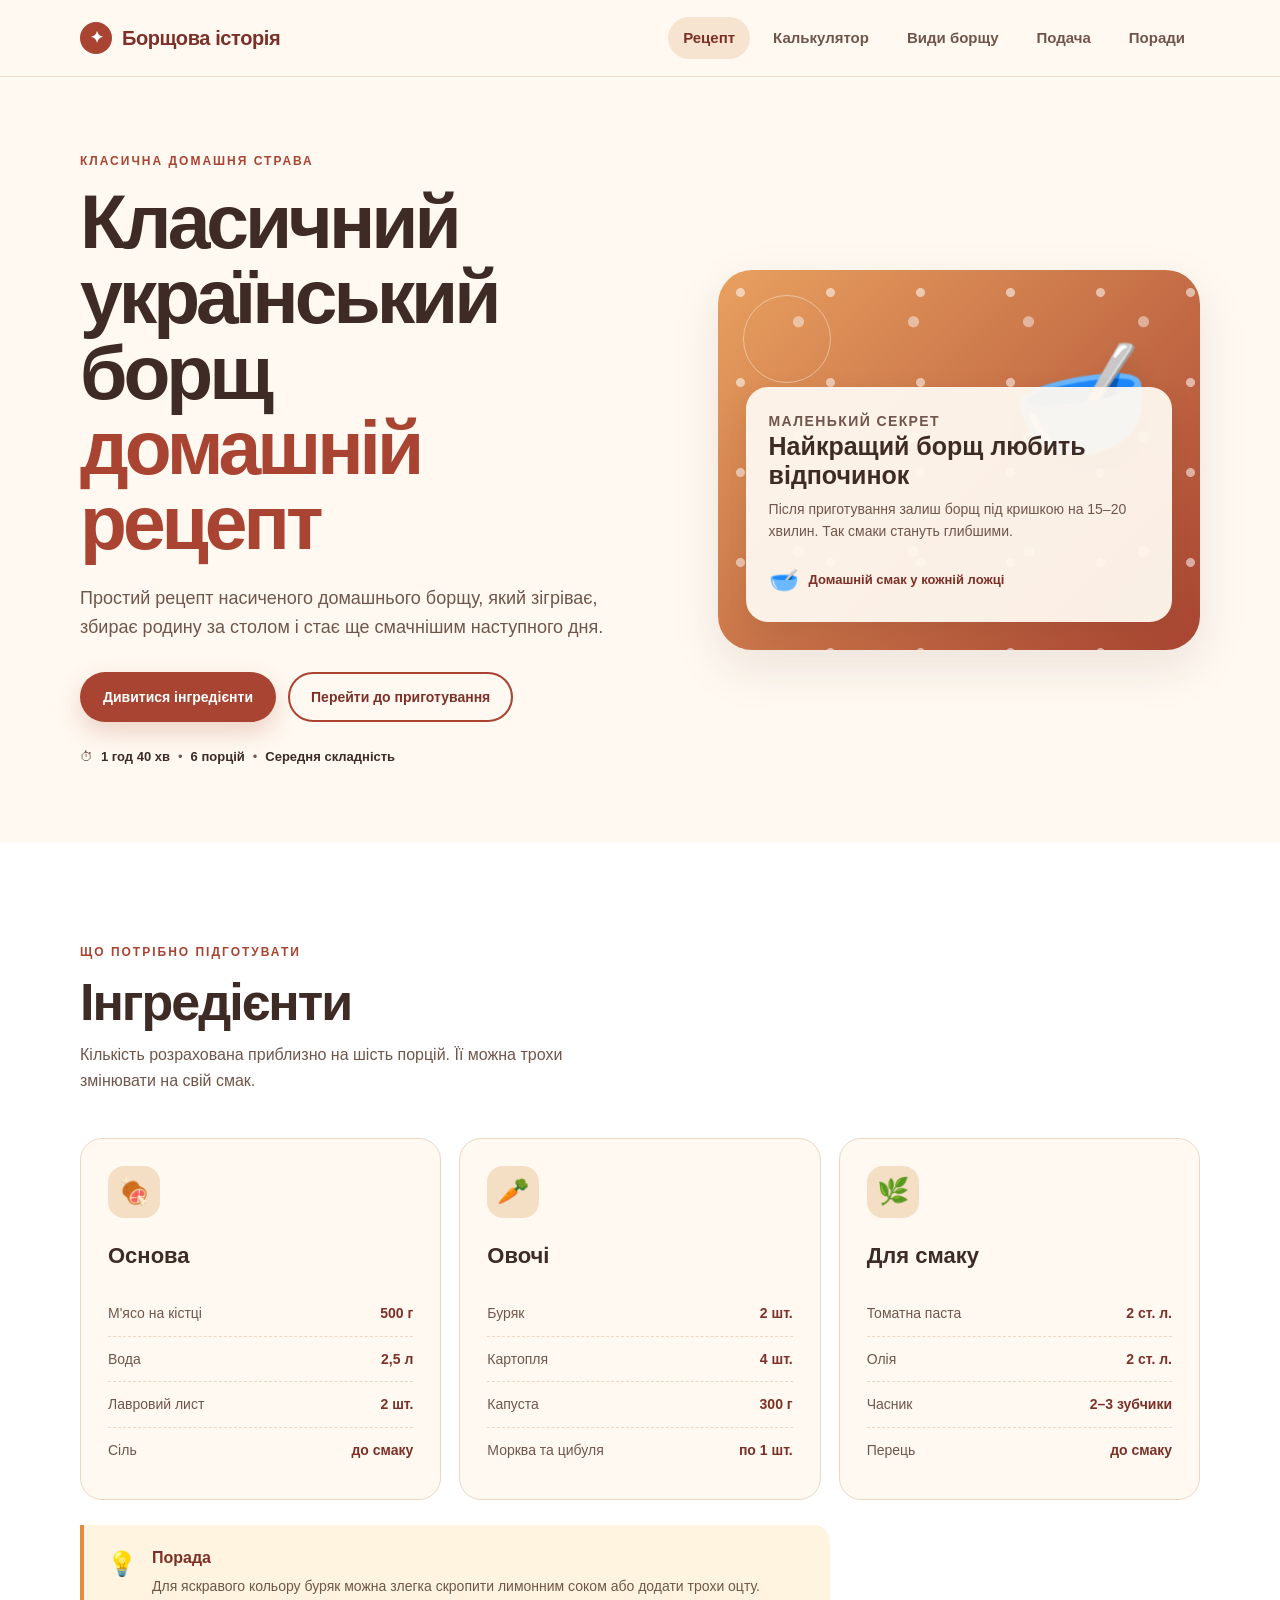
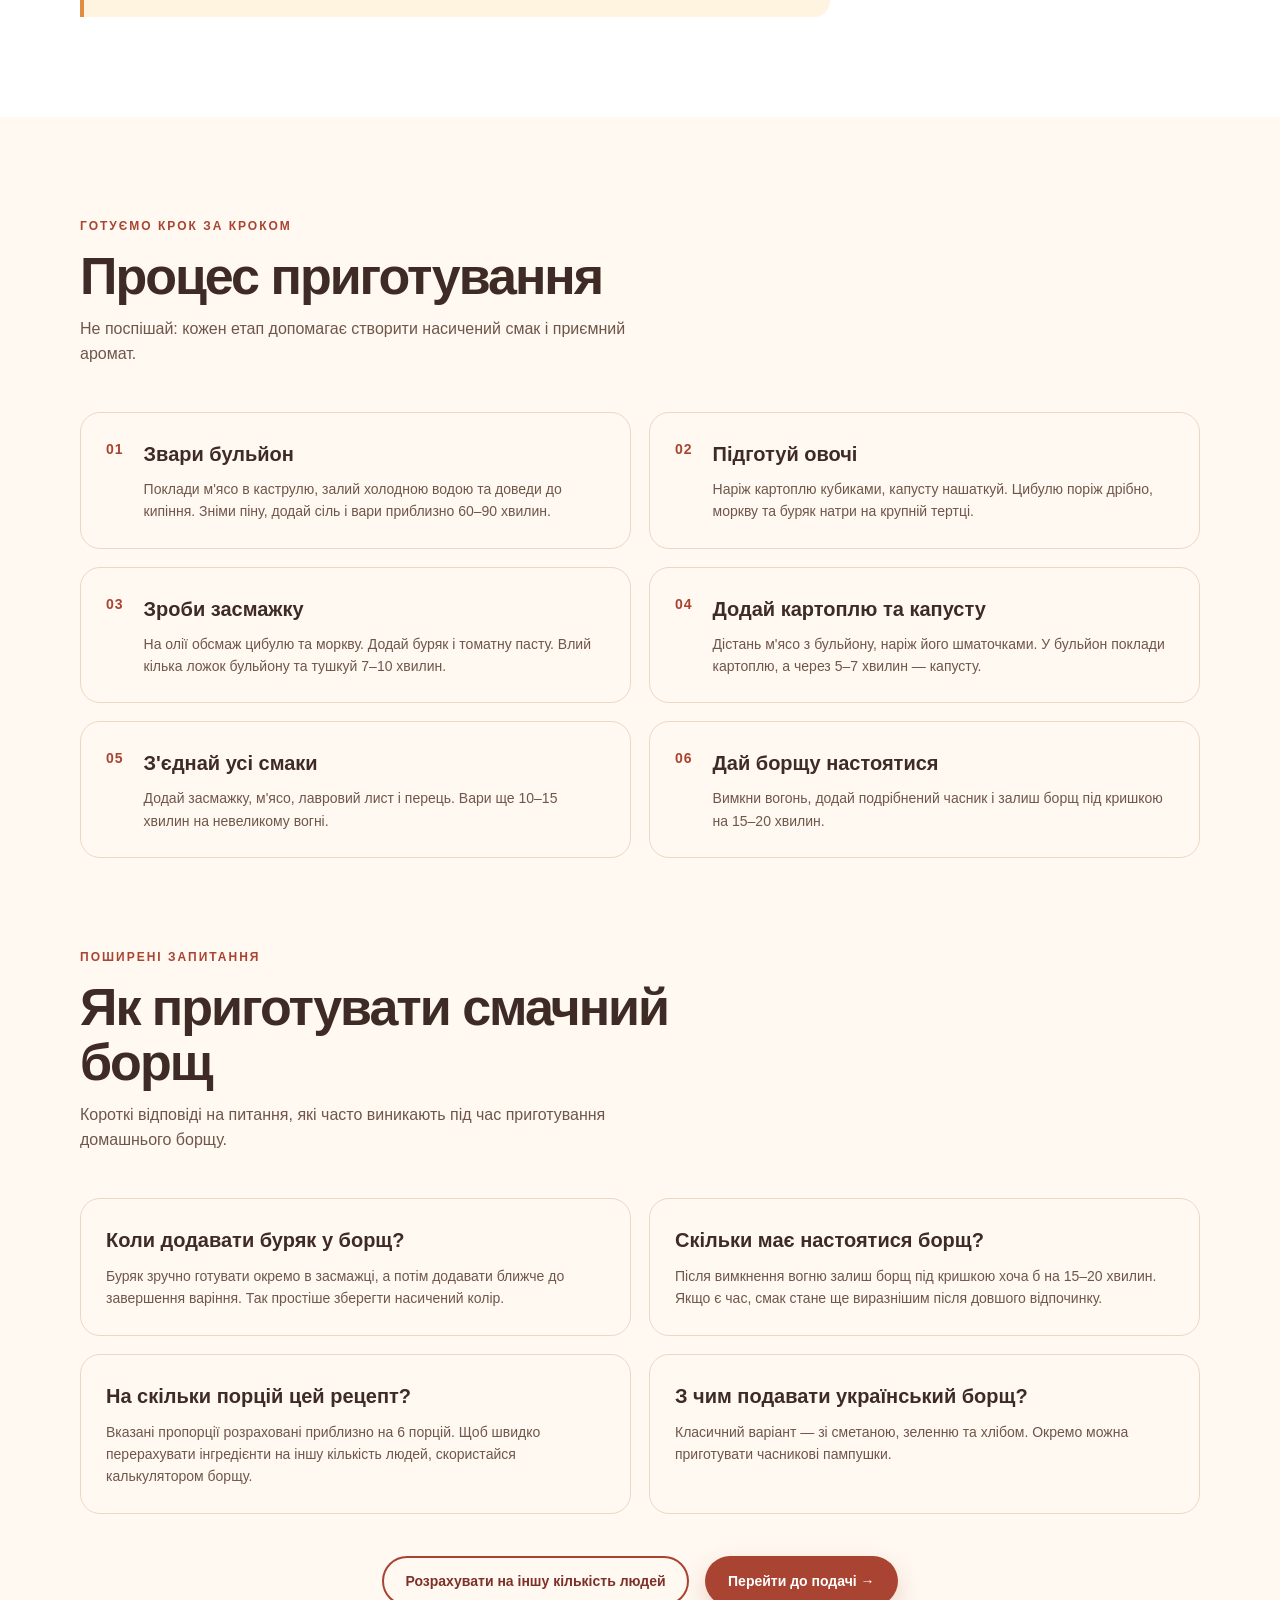
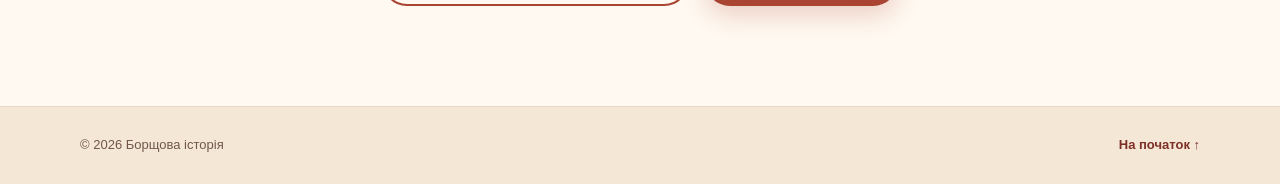
==== commit 60aca4cf: "Add files via upload" ====
--- a/index.html
+++ b/index.html
@@ -4,38 +4,369 @@
     <meta charset="UTF-8">
     <meta name="viewport" content="width=device-width, initial-scale=1.0">
     <title>Класичний український борщ — домашній рецепт | Борщова історія</title>
+    <meta name="description" content="Класичний домашній рецепт українського борщу: інгредієнти на 6 порцій, покрокове приготування, поради для насиченого кольору та смаку.">
+    <meta name="robots" content="index, follow">
+    <meta name="theme-color" content="#a94432">
+    <meta property="og:type" content="website">
+    <meta property="og:locale" content="uk_UA">
+    <meta property="og:site_name" content="Борщова історія">
+    <meta property="og:title" content="Класичний український борщ — домашній рецепт">
+    <meta property="og:description" content="Інгредієнти, пропорції та покроковий рецепт домашнього українського борщу.">
+    <meta property="og:url" content="https://YOUR-DOMAIN.example/">
+    <meta name="twitter:card" content="summary">
+    <link rel="icon" href="favicon.svg" type="image/svg+xml">
+
+    <script type="application/ld+json">
+    {
+      "@context": "https://schema.org",
+      "@type": "Recipe",
+      "name": "Класичний український борщ",
+      "description": "Домашній рецепт насиченого українського борщу на 6 порцій.",
+      "inLanguage": "uk-UA",
+      "author": {
+        "@type": "Organization",
+        "name": "Борщова історія"
+      },
+      "recipeCuisine": "Ukrainian",
+      "recipeCategory": "Soup",
+      "prepTime": "PT20M",
+      "cookTime": "PT1H20M",
+      "totalTime": "PT1H40M",
+      "recipeYield": "6 порцій",
+      "keywords": "український борщ, класичний борщ, домашній борщ, рецепт борщу",
+      "recipeIngredient": [
+        "500 г м'яса на кістці",
+        "2,5 л води",
+        "2 буряки",
+        "4 картоплини",
+        "300 г капусти",
+        "1 морква",
+        "1 цибулина",
+        "2 ст. л. томатної пасти",
+        "2 ст. л. олії",
+        "2–3 зубчики часнику",
+        "2 лаврові листки",
+        "сіль та перець до смаку"
+      ],
+      "recipeInstructions": [
+        {"@type":"HowToStep","name":"Зварити бульйон","text":"Покласти м'ясо в каструлю, залити холодною водою, довести до кипіння, зняти піну та варити 60–90 хвилин."},
+        {"@type":"HowToStep","name":"Підготувати овочі","text":"Нарізати картоплю, нашаткувати капусту, дрібно нарізати цибулю, натерти моркву та буряк."},
+        {"@type":"HowToStep","name":"Приготувати засмажку","text":"Обсмажити цибулю та моркву, додати буряк і томатну пасту, влити кілька ложок бульйону та тушкувати 7–10 хвилин."},
+        {"@type":"HowToStep","name":"Додати картоплю та капусту","text":"Додати картоплю в бульйон, через 5–7 хвилин додати капусту."},
+        {"@type":"HowToStep","name":"З'єднати інгредієнти","text":"Додати засмажку, м'ясо, лавровий лист і перець та варити ще 10–15 хвилин."},
+        {"@type":"HowToStep","name":"Дати борщу настоятися","text":"Вимкнути вогонь, додати часник і залишити борщ під кришкою на 15–20 хвилин."}
+      ]
+    }
+    </script>
+
     <link rel="stylesheet" href="style.css">
+<script async src="https://www.googletagmanager.com/gtag/js?id=G-H1VVGTC3S6"></script>
+<script>
+  window.dataLayer = window.dataLayer || [];
+  function gtag(){dataLayer.push(arguments);}
+  gtag('js', new Date());
+  gtag('config', 'G-H1VVGTC3S6');
+</script>
 </head>
 <body id="top">
+
 <header class="site-header">
     <div class="container header-inner">
-        <a href="index.html" class="logo">✦ Борщова історія</a>
+        <a href="index.html" class="logo">
+            <span class="logo-mark">✦</span>
+            Борщова історія
+        </a>
+
         <nav class="main-nav">
             <a href="index.html" class="active">Рецепт</a>
             <a href="kalkulyator.html">Калькулятор</a>
             <a href="vydy-borschu.html">Види борщу</a>
             <a href="serving.html">Подача</a>
             <a href="porady.html">Поради</a>
-            <div class="lang-switcher">
-                <a href="index.html" class="active">UA</a>
-                <a href="en/index.html">EN</a>
-            </div>
         </nav>
     </div>
 </header>
+
 <main>
     <section class="hero container">
-        <div>
-            <h1>Класичний український борщ</h1>
-            <p>Простий рецепт насиченого домашнього борщу.</p>
+        <div class="hero-content">
+            <p class="eyebrow">Класична домашня страва</p>
+
+            <h1>
+                Класичний український борщ
+                <span>домашній рецепт</span>
+            </h1>
+
+            <p class="hero-description">
+                Простий рецепт насиченого домашнього борщу,
+                який зігріває, збирає родину за столом
+                і стає ще смачнішим наступного дня.
+            </p>
+
+            <div class="hero-buttons">
+                <a href="#ingredients" class="button button-primary">
+                    Дивитися інгредієнти
+                </a>
+
+                <a href="#steps" class="button button-secondary">
+                    Перейти до приготування
+                </a>
+            </div>
+
+            <div class="quick-info">
+                <span>⏱</span>
+                <strong>1 год 40 хв</strong>
+                <span>•</span>
+                <strong>6 порцій</strong>
+                <span>•</span>
+                <strong>Середня складність</strong>
+            </div>
+        </div>
+
+        <div class="hero-card">
+            <div class="recipe-note">
+                <p class="note-label">Маленький секрет</p>
+                <h2>Найкращий борщ любить відпочинок</h2>
+                <p>
+                    Після приготування залиш борщ під кришкою
+                    на 15–20 хвилин. Так смаки стануть глибшими.
+                </p>
+
+                <div class="note-bottom">
+                    <span class="note-icon">🥣</span>
+                    <span>Домашній смак у кожній ложці</span>
+                </div>
+            </div>
+        </div>
+    </section>
+
+    <section class="section section-light" id="ingredients">
+        <div class="container">
+            <div class="section-heading">
+                <p class="eyebrow">Що потрібно підготувати</p>
+                <h2>Інгредієнти</h2>
+                <p>
+                    Кількість розрахована приблизно на шість порцій.
+                    Її можна трохи змінювати на свій смак.
+                </p>
+            </div>
+
+            <div class="ingredient-grid">
+                <article class="ingredient-card">
+                    <div class="card-icon">🍖</div>
+                    <h3>Основа</h3>
+
+                    <ul class="ingredient-list">
+                        <li>
+                            <span>М'ясо на кістці</span>
+                            <strong>500 г</strong>
+                        </li>
+                        <li>
+                            <span>Вода</span>
+                            <strong>2,5 л</strong>
+                        </li>
+                        <li>
+                            <span>Лавровий лист</span>
+                            <strong>2 шт.</strong>
+                        </li>
+                        <li>
+                            <span>Сіль</span>
+                            <strong>до смаку</strong>
+                        </li>
+                    </ul>
+                </article>
+
+                <article class="ingredient-card">
+                    <div class="card-icon">🥕</div>
+                    <h3>Овочі</h3>
+
+                    <ul class="ingredient-list">
+                        <li>
+                            <span>Буряк</span>
+                            <strong>2 шт.</strong>
+                        </li>
+                        <li>
+                            <span>Картопля</span>
+                            <strong>4 шт.</strong>
+                        </li>
+                        <li>
+                            <span>Капуста</span>
+                            <strong>300 г</strong>
+                        </li>
+                        <li>
+                            <span>Морква та цибуля</span>
+                            <strong>по 1 шт.</strong>
+                        </li>
+                    </ul>
+                </article>
+
+                <article class="ingredient-card">
+                    <div class="card-icon">🌿</div>
+                    <h3>Для смаку</h3>
+
+                    <ul class="ingredient-list">
+                        <li>
+                            <span>Томатна паста</span>
+                            <strong>2 ст. л.</strong>
+                        </li>
+                        <li>
+                            <span>Олія</span>
+                            <strong>2 ст. л.</strong>
+                        </li>
+                        <li>
+                            <span>Часник</span>
+                            <strong>2–3 зубчики</strong>
+                        </li>
+                        <li>
+                            <span>Перець</span>
+                            <strong>до смаку</strong>
+                        </li>
+                    </ul>
+                </article>
+            </div>
+
+            <div class="tip-box">
+                <span class="tip-symbol">💡</span>
+                <div>
+                    <strong>Порада</strong>
+                    <p>
+                        Для яскравого кольору буряк можна злегка
+                        скропити лимонним соком або додати трохи оцту.
+                    </p>
+                </div>
+            </div>
+        </div>
+    </section>
+
+    <section class="section" id="steps">
+        <div class="container">
+            <div class="section-heading">
+                <p class="eyebrow">Готуємо крок за кроком</p>
+                <h2>Процес приготування</h2>
+                <p>
+                    Не поспішай: кожен етап допомагає створити
+                    насичений смак і приємний аромат.
+                </p>
+            </div>
+
+            <div class="steps-list">
+                <article class="step-card">
+                    <div class="step-number">01</div>
+                    <div>
+                        <h3>Звари бульйон</h3>
+                        <p>
+                            Поклади м'ясо в каструлю, залий холодною водою
+                            та доведи до кипіння. Зніми піну, додай сіль
+                            і вари приблизно 60–90 хвилин.
+                        </p>
+                    </div>
+                </article>
+
+                <article class="step-card">
+                    <div class="step-number">02</div>
+                    <div>
+                        <h3>Підготуй овочі</h3>
+                        <p>
+                            Наріж картоплю кубиками, капусту нашаткуй.
+                            Цибулю поріж дрібно, моркву та буряк натри
+                            на крупній тертці.
+                        </p>
+                    </div>
+                </article>
+
+                <article class="step-card">
+                    <div class="step-number">03</div>
+                    <div>
+                        <h3>Зроби засмажку</h3>
+                        <p>
+                            На олії обсмаж цибулю та моркву.
+                            Додай буряк і томатну пасту. Влий кілька
+                            ложок бульйону та тушкуй 7–10 хвилин.
+                        </p>
+                    </div>
+                </article>
+
+                <article class="step-card">
+                    <div class="step-number">04</div>
+                    <div>
+                        <h3>Додай картоплю та капусту</h3>
+                        <p>
+                            Дістань м'ясо з бульйону, наріж його шматочками.
+                            У бульйон поклади картоплю, а через 5–7 хвилин —
+                            капусту.
+                        </p>
+                    </div>
+                </article>
+
+                <article class="step-card">
+                    <div class="step-number">05</div>
+                    <div>
+                        <h3>З'єднай усі смаки</h3>
+                        <p>
+                            Додай засмажку, м'ясо, лавровий лист і перець.
+                            Вари ще 10–15 хвилин на невеликому вогні.
+                        </p>
+                    </div>
+                </article>
+
+                <article class="step-card">
+                    <div class="step-number">06</div>
+                    <div>
+                        <h3>Дай борщу настоятися</h3>
+                        <p>
+                            Вимкни вогонь, додай подрібнений часник
+                            і залиш борщ під кришкою на 15–20 хвилин.
+                        </p>
+                    </div>
+                </article>
+            </div>
+
+
+            <section class="seo-content" aria-labelledby="faq-title">
+                <div class="section-heading">
+                    <p class="eyebrow">Поширені запитання</p>
+                    <h2 id="faq-title">Як приготувати смачний борщ</h2>
+                    <p>Короткі відповіді на питання, які часто виникають під час приготування домашнього борщу.</p>
+                </div>
+
+                <div class="faq-grid">
+                    <article class="faq-item">
+                        <h3>Коли додавати буряк у борщ?</h3>
+                        <p>Буряк зручно готувати окремо в засмажці, а потім додавати ближче до завершення варіння. Так простіше зберегти насичений колір.</p>
+                    </article>
+                    <article class="faq-item">
+                        <h3>Скільки має настоятися борщ?</h3>
+                        <p>Після вимкнення вогню залиш борщ під кришкою хоча б на 15–20 хвилин. Якщо є час, смак стане ще виразнішим після довшого відпочинку.</p>
+                    </article>
+                    <article class="faq-item">
+                        <h3>На скільки порцій цей рецепт?</h3>
+                        <p>Вказані пропорції розраховані приблизно на 6 порцій. Щоб швидко перерахувати інгредієнти на іншу кількість людей, скористайся <a href="kalkulyator.html">калькулятором борщу</a>.</p>
+                    </article>
+                    <article class="faq-item">
+                        <h3>З чим подавати український борщ?</h3>
+                        <p>Класичний варіант — зі сметаною, зеленню та хлібом. Окремо можна приготувати часникові пампушки.</p>
+                    </article>
+                </div>
+            </section>
+
+            <div class="bottom-link">
+                <a href="kalkulyator.html" class="button button-secondary" style="margin-right:12px">
+                    Розрахувати на іншу кількість людей
+                </a>
+                <a href="serving.html" class="button button-primary">
+                    Перейти до подачі →
+                </a>
+            </div>
         </div>
     </section>
 </main>
+
 <footer class="site-footer">
     <div class="container footer-inner">
         <p>© 2026 Борщова історія</p>
         <a href="#top">На початок ↑</a>
     </div>
 </footer>
+
 </body>
 </html>
--- a/style.css
+++ b/style.css
@@ -1,102 +1,1068 @@
-/* Повні стилі сайту */
 :root {
+    --cream: #fff9f1;
+    --cream-dark: #f5e7d5;
+    --white: #ffffff;
+    --brown: #3e2b25;
+    --brown-light: #70564a;
     --red: #a94432;
-    --brown-light: #7c6f64;
-    --white: #ffffff;
-    --border: #e0d8cc;
-}
+    --red-dark: #7d3027;
+    --orange: #df8d45;
+    --yellow: #f3bd62;
+    --green: #667b54;
+    --border: #ead8c5;
+    --shadow: 0 18px 50px rgba(82, 42, 25, 0.1);
+}
+
+* {
+    box-sizing: border-box;
+}
+
+html {
+    scroll-behavior: smooth;
+}
+
 body {
-    font-family: system-ui, -apple-system, sans-serif;
     margin: 0;
-    color: #333;
-    background: #fdfbf7;
-}
+    color: var(--brown);
+    background: var(--cream);
+    font-family: Arial, Helvetica, sans-serif;
+    line-height: 1.6;
+}
+
+a {
+    color: inherit;
+    text-decoration: none;
+}
+
 .container {
-    max-width: 1100px;
+    width: min(1120px, calc(100% - 40px));
     margin: 0 auto;
-    padding: 0 20px;
-}
+}
+
 .site-header {
-    background: var(--white);
-    border-bottom: 1px solid var(--border);
-    padding: 15px 0;
-}
+    position: sticky;
+    top: 0;
+    z-index: 20;
+    background: rgba(255, 249, 241, 0.92);
+    border-bottom: 1px solid rgba(234, 216, 197, 0.8);
+    backdrop-filter: blur(12px);
+}
+
 .header-inner {
-    display: flex;
+    min-height: 76px;
+    display: flex;
+    align-items: center;
     justify-content: space-between;
-    align-items: center;
-}
+    gap: 24px;
+}
+
 .logo {
-    font-weight: 800;
-    text-decoration: none;
-    color: var(--red);
-    font-size: 18px;
-}
-.main-nav {
-    display: flex;
-    align-items: center;
-    gap: 15px;
-}
-.main-nav a {
-    text-decoration: none;
-    color: var(--brown-light);
-    font-weight: 600;
-    font-size: 14px;
-}
-.main-nav a.active {
-    color: var(--red);
-}
-.lang-switcher {
     display: inline-flex;
     align-items: center;
-    gap: 4px;
-    padding: 6px 10px;
-    margin-left: 8px;
+    gap: 10px;
+    color: var(--red-dark);
+    font-size: 20px;
+    font-weight: 800;
+    letter-spacing: -0.4px;
+}
+
+.logo-mark {
+    width: 32px;
+    height: 32px;
+    display: grid;
+    place-items: center;
+    color: var(--white);
+    background: var(--red);
+    border-radius: 50%;
+    font-size: 16px;
+}
+
+.main-nav {
+    display: flex;
+    align-items: center;
+    gap: 8px;
+}
+
+.main-nav a {
+    position: relative;
+    padding: 9px 15px;
+    color: var(--brown-light);
+    font-size: 15px;
+    font-weight: 700;
+    border-radius: 30px;
+    transition: 0.25s ease;
+}
+
+.main-nav a:hover,
+.main-nav a.active {
+    color: var(--red-dark);
+    background: #f7e4d0;
+}
+
+.hero {
+    min-height: 610px;
+    display: grid;
+    grid-template-columns: 1fr 0.85fr;
+    align-items: center;
+    gap: 70px;
+    padding-top: 75px;
+    padding-bottom: 75px;
+}
+
+.hero-content {
+    max-width: 610px;
+}
+
+.eyebrow {
+    margin: 0 0 13px;
+    color: var(--red);
+    font-size: 12px;
+    font-weight: 800;
+    letter-spacing: 2px;
+    text-transform: uppercase;
+}
+
+h1,
+h2,
+h3,
+p {
+    margin-top: 0;
+}
+
+h1 {
+    max-width: 600px;
+    margin-bottom: 24px;
+    color: var(--brown);
+    font-size: clamp(44px, 6vw, 78px);
+    line-height: 0.98;
+    letter-spacing: -4px;
+}
+
+h1 span {
+    display: block;
+    color: var(--red);
+}
+
+.hero-description {
+    max-width: 535px;
+    margin-bottom: 30px;
+    color: var(--brown-light);
+    font-size: 18px;
+}
+
+.hero-buttons {
+    display: flex;
+    flex-wrap: wrap;
+    gap: 12px;
+}
+
+.button {
+    display: inline-flex;
+    align-items: center;
+    justify-content: center;
+    min-height: 48px;
+    padding: 12px 21px;
+    border: 2px solid transparent;
+    border-radius: 30px;
+    font-size: 14px;
+    font-weight: 800;
+    transition: transform 0.25s ease, box-shadow 0.25s ease, background 0.25s ease;
+}
+
+.button:hover {
+    transform: translateY(-3px);
+}
+
+.button-primary {
+    color: var(--white);
+    background: var(--red);
+    box-shadow: 0 10px 24px rgba(169, 68, 50, 0.22);
+}
+
+.button-primary:hover {
+    background: var(--red-dark);
+    box-shadow: 0 14px 28px rgba(169, 68, 50, 0.3);
+}
+
+.button-secondary {
+    color: var(--red-dark);
+    border-color: var(--red);
+    background: transparent;
+}
+
+.button-secondary:hover {
+    color: var(--white);
+    background: var(--red);
+}
+
+.quick-info {
+    display: flex;
+    flex-wrap: wrap;
+    align-items: center;
+    gap: 8px;
+    margin-top: 25px;
+    color: var(--brown-light);
+    font-size: 13px;
+}
+
+.quick-info strong {
+    color: var(--brown);
+}
+
+.hero-card {
+    min-height: 380px;
+    position: relative;
+    display: flex;
+    align-items: flex-end;
+    padding: 28px;
+    overflow: hidden;
+    border-radius: 34px;
+    background:
+        radial-gradient(circle at 25% 25%, rgba(255, 255, 255, 0.55) 0 4px, transparent 5px),
+        radial-gradient(circle at 70% 45%, rgba(255, 255, 255, 0.45) 0 5px, transparent 6px),
+        linear-gradient(135deg, #e8a05f, #a94532);
+    background-size: 90px 90px, 115px 115px, auto;
+    box-shadow: var(--shadow);
+}
+
+.hero-card::before {
+    content: "🥣";
+    position: absolute;
+    top: 42px;
+    right: 48px;
+    font-size: 112px;
+    transform: rotate(-10deg);
+    filter: drop-shadow(0 18px 12px rgba(63, 30, 19, 0.2));
+}
+
+.hero-card::after {
+    content: "";
+    position: absolute;
+    top: 25px;
+    left: 25px;
+    width: 86px;
+    height: 86px;
+    border: 1px solid rgba(255, 255, 255, 0.4);
+    border-radius: 50%;
+}
+
+.recipe-note {
+    position: relative;
+    z-index: 1;
+    width: 100%;
+    padding: 23px;
+    border-radius: 22px;
+    color: var(--brown);
+    background: rgba(255, 249, 241, 0.94);
+    box-shadow: 0 12px 30px rgba(83, 40, 23, 0.12);
+}
+
+.note-label {
+    margin-bottom: 7px;
+    color: var(--red);
+    font-size: 11px;
+    font-weight: 800;
+    letter-spacing: 1.4px;
+    text-transform: uppercase;
+}
+
+.recipe-note h2 {
+    margin-bottom: 8px;
+    font-size: 25px;
+    line-height: 1.15;
+}
+
+.recipe-note p {
+    margin-bottom: 0;
+    color: var(--brown-light);
+    font-size: 14px;
+}
+
+.note-bottom {
+    display: flex;
+    align-items: center;
+    gap: 10px;
+    margin-top: 18px;
+    color: var(--red-dark);
+    font-size: 13px;
+    font-weight: 800;
+}
+
+.note-icon {
+    font-size: 24px;
+}
+
+.section {
+    padding: 100px 0;
+    scroll-margin-top: 70px;
+}
+
+.section-light {
+    background: var(--white);
+}
+
+.section-heading {
+    max-width: 650px;
+    margin-bottom: 45px;
+}
+
+.section-heading h2 {
+    margin-bottom: 12px;
+    color: var(--brown);
+    font-size: clamp(34px, 5vw, 52px);
+    line-height: 1.05;
+    letter-spacing: -2px;
+}
+
+.section-heading > p:last-child {
+    max-width: 560px;
+    margin-bottom: 0;
+    color: var(--brown-light);
+    font-size: 16px;
+}
+
+.ingredient-grid {
+    display: grid;
+    grid-template-columns: repeat(3, 1fr);
+    gap: 18px;
+}
+
+.ingredient-card {
+    padding: 27px;
+    border: 1px solid var(--border);
+    border-radius: 22px;
+    background: var(--cream);
+    transition: 0.25s ease;
+}
+
+.ingredient-card:hover {
+    transform: translateY(-5px);
+    box-shadow: var(--shadow);
+}
+
+.card-icon {
+    width: 52px;
+    height: 52px;
+    display: grid;
+    place-items: center;
+    margin-bottom: 20px;
+    border-radius: 16px;
+    background: #f5dfc4;
+    font-size: 26px;
+}
+
+.ingredient-card h3 {
+    margin-bottom: 18px;
+    font-size: 22px;
+}
+
+.ingredient-list {
+    padding: 0;
+    margin: 0;
+    list-style: none;
+}
+
+.ingredient-list li {
+    display: flex;
+    justify-content: space-between;
+    gap: 15px;
+    padding: 11px 0;
+    border-bottom: 1px dashed var(--border);
+    color: var(--brown-light);
+    font-size: 14px;
+}
+
+.ingredient-list li:last-child {
+    border-bottom: 0;
+}
+
+.ingredient-list strong {
+    color: var(--red-dark);
+    text-align: right;
+    white-space: nowrap;
+}
+
+.tip-box {
+    display: flex;
+    align-items: flex-start;
+    gap: 15px;
+    max-width: 750px;
+    margin-top: 25px;
+    padding: 20px 23px;
+    border-left: 4px solid var(--orange);
+    border-radius: 0 16px 16px 0;
+    background: #fff4df;
+}
+
+.tip-symbol {
+    font-size: 24px;
+}
+
+.tip-box strong {
+    color: var(--red-dark);
+}
+
+.tip-box p {
+    margin: 4px 0 0;
+    color: var(--brown-light);
+    font-size: 14px;
+}
+
+.steps-list {
+    display: grid;
+    grid-template-columns: repeat(2, 1fr);
+    gap: 18px;
+}
+
+.step-card {
+    display: flex;
+    gap: 20px;
+    padding: 25px;
     border: 1px solid var(--border);
     border-radius: 20px;
+    background: var(--cream);
+}
+
+.step-number {
+    flex: 0 0 auto;
+    color: var(--red);
+    font-size: 14px;
+    font-weight: 900;
+    letter-spacing: 1px;
+}
+
+.step-card h3 {
+    margin-bottom: 8px;
+    font-size: 20px;
+}
+
+.step-card p {
+    margin-bottom: 0;
+    color: var(--brown-light);
+    font-size: 14px;
+}
+
+.bottom-link {
+    margin-top: 42px;
+    text-align: center;
+}
+
+/* Ілюстрація тарілки на другій сторінці */
+
+.serving-hero {
+    grid-template-columns: 1fr 0.9fr;
+}
+
+.bowl-art {
+    position: relative;
+    min-height: 390px;
+    overflow: hidden;
+    border-radius: 34px;
+    background:
+        radial-gradient(circle at 20% 20%, rgba(255, 255, 255, 0.35) 0 4px, transparent 5px),
+        linear-gradient(145deg, #f3c58d, #df8c5f);
+    box-shadow: var(--shadow);
+}
+
+.bowl-art::after {
+    content: "";
+    position: absolute;
+    right: -50px;
+    bottom: -75px;
+    width: 230px;
+    height: 230px;
+    border: 1px solid rgba(255, 255, 255, 0.4);
+    border-radius: 50%;
+}
+
+.bowl {
+    position: absolute;
+    z-index: 2;
+    left: 50%;
+    bottom: 57px;
+    width: 245px;
+    height: 145px;
+    transform: translateX(-50%);
+    border-radius: 0 0 120px 120px;
+    background: linear-gradient(150deg, #c95c42, #873126);
+    box-shadow: 0 25px 22px rgba(93, 37, 23, 0.27);
+}
+
+.bowl::after {
+    content: "";
+    position: absolute;
+    right: 27px;
+    bottom: 25px;
+    width: 64px;
+    height: 10px;
+    border-radius: 50%;
+    background: rgba(255, 255, 255, 0.18);
+    transform: rotate(-15deg);
+}
+
+.soup {
+    position: absolute;
+    top: -25px;
+    left: 15px;
+    width: 215px;
+    height: 58px;
+    overflow: hidden;
+    border: 8px solid #f2c9a8;
+    border-radius: 50%;
+    background: linear-gradient(145deg, #b94031, #79261f);
+    box-shadow: inset 0 7px 0 rgba(255, 255, 255, 0.13);
+}
+
+.soup-piece {
+    position: absolute;
+    display: block;
+    width: 30px;
+    height: 12px;
+    border-radius: 50%;
+    background: #d87847;
+    transform: rotate(20deg);
+}
+
+.piece-one {
+    top: 13px;
+    left: 43px;
+}
+
+.piece-two {
+    top: 25px;
+    left: 120px;
+    transform: rotate(-17deg);
+}
+
+.piece-three {
+    top: 8px;
+    left: 160px;
+    width: 21px;
+    transform: rotate(40deg);
+}
+
+.soup-herb {
+    position: absolute;
+    display: block;
+    width: 27px;
+    height: 4px;
+    border-radius: 50%;
+    background: #83a15d;
+}
+
+.herb-one {
+    top: 15px;
+    left: 83px;
+    transform: rotate(-20deg);
+}
+
+.herb-two {
+    top: 34px;
+    left: 75px;
+    transform: rotate(32deg);
+}
+
+.herb-three {
+    top: 20px;
+    left: 143px;
+    transform: rotate(-45deg);
+}
+
+.steam {
+    position: absolute;
+    z-index: 1;
+    top: 60px;
+    width: 4px;
+    height: 90px;
+    border-radius: 50%;
+    background: rgba(255, 255, 255, 0.5);
+    filter: blur(1px);
+}
+
+.steam-one {
+    left: 38%;
+    transform: rotate(8deg);
+}
+
+.steam-two {
+    left: 50%;
+    height: 75px;
+    transform: rotate(-10deg);
+}
+
+.steam-three {
+    left: 61%;
+    height: 100px;
+    transform: rotate(11deg);
+}
+
+.ready-grid {
+    display: grid;
+    grid-template-columns: 1fr 0.8fr;
+    align-items: center;
+    gap: 60px;
+}
+
+.ready-content h3 {
+    margin-bottom: 23px;
+    font-size: 25px;
+}
+
+.check-list {
+    display: grid;
+    gap: 15px;
+    padding: 0;
+    margin: 0;
+    list-style: none;
+}
+
+.check-list li {
+    position: relative;
+    padding-left: 32px;
+    color: var(--brown-light);
+}
+
+.check-list li::before {
+    content: "✓";
+    position: absolute;
+    left: 0;
+    top: 0;
+    width: 22px;
+    height: 22px;
+    display: grid;
+    place-items: center;
+    color: var(--white);
+    background: var(--green);
+    border-radius: 50%;
+    font-size: 13px;
+    font-weight: 900;
+}
+
+.result-card {
+    padding: 34px;
+    text-align: center;
+    border-radius: 25px;
+    background: #fff1df;
+}
+
+.result-emoji {
+    margin-bottom: 10px;
+    font-size: 70px;
+}
+
+.result-card h3 {
+    margin-bottom: 10px;
+    font-size: 25px;
+}
+
+.result-card p {
+    margin-bottom: 0;
+    color: var(--brown-light);
+    font-size: 14px;
+}
+
+.serving-grid {
+    display: grid;
+    grid-template-columns: repeat(3, 1fr);
+    gap: 18px;
+}
+
+.serving-card {
+    padding: 28px;
+    border: 1px solid var(--border);
+    border-radius: 23px;
     background: var(--white);
+    transition: 0.25s ease;
+}
+
+.serving-card:hover {
+    transform: translateY(-5px);
+    box-shadow: var(--shadow);
+}
+
+.featured-card {
+    border-color: #e4aa67;
+    background: #fff3df;
+}
+
+.serving-icon {
+    margin-bottom: 18px;
+    font-size: 38px;
+}
+
+.serving-card h3 {
+    margin-bottom: 9px;
+    font-size: 23px;
+}
+
+.serving-card p {
+    min-height: 76px;
+    margin-bottom: 20px;
+    color: var(--brown-light);
+    font-size: 14px;
+}
+
+.serving-tags {
+    display: flex;
+    flex-wrap: wrap;
+    gap: 7px;
+}
+
+.serving-tags span {
+    padding: 5px 10px;
+    color: var(--red-dark);
+    background: #f6dfc5;
+    border-radius: 20px;
+    font-size: 11px;
+    font-weight: 800;
+}
+
+.serving-guide {
+    display: flex;
+    align-items: flex-start;
+    gap: 22px;
+    max-width: 800px;
+    margin: 28px auto 0;
+    padding: 27px;
+    border-radius: 20px;
+    background: var(--cream-dark);
+}
+
+.guide-number {
+    color: var(--red);
+    font-size: 15px;
+    font-weight: 900;
+}
+
+.serving-guide h3 {
+    margin-bottom: 8px;
+    font-size: 21px;
+}
+
+.serving-guide p {
+    margin-bottom: 0;
+    color: var(--brown-light);
+    font-size: 14px;
+}
+
+.site-footer {
+    padding: 28px 0;
+    color: var(--brown-light);
+    border-top: 1px solid var(--border);
+    background: var(--cream-dark);
     font-size: 13px;
+}
+
+.footer-inner {
+    display: flex;
+    align-items: center;
+    justify-content: space-between;
+    gap: 20px;
+}
+
+.footer-inner p {
+    margin: 0;
+}
+
+.footer-inner a {
+    color: var(--red-dark);
     font-weight: 800;
 }
-.lang-switcher a {
-    padding: 3px 7px;
-    color: var(--brown-light);
-    border-radius: 12px;
+
+@media (max-width: 850px) {
+    .hero,
+    .serving-hero {
+        grid-template-columns: 1fr;
+        gap: 45px;
+    }
+
+    .hero {
+        padding-top: 55px;
+        padding-bottom: 60px;
+    }
+
+    .hero-card,
+    .bowl-art {
+        min-height: 350px;
+    }
+
+    .ingredient-grid,
+    .serving-grid {
+        grid-template-columns: repeat(2, 1fr);
+    }
+
+    .serving-card:last-child {
+        grid-column: 1 / -1;
+    }
+
+    .ready-grid {
+        grid-template-columns: 1fr;
+        gap: 35px;
+    }
+}
+
+@media (max-width: 620px) {
+    .container {
+        width: min(100% - 28px, 1120px);
+    }
+
+    .header-inner {
+        min-height: 68px;
+    }
+
+    .logo {
+        font-size: 16px;
+    }
+
+    .logo-mark {
+        width: 27px;
+        height: 27px;
+        font-size: 13px;
+    }
+
+    .main-nav {
+        gap: 2px;
+    }
+
+    .main-nav a {
+        padding: 7px 9px;
+        font-size: 12px;
+    }
+
+    h1 {
+        font-size: 51px;
+        letter-spacing: -3px;
+    }
+
+    .hero-description {
+        font-size: 16px;
+    }
+
+    .hero-buttons {
+        align-items: stretch;
+        flex-direction: column;
+    }
+
+    .button {
+        width: 100%;
+    }
+
+    .quick-info {
+        font-size: 12px;
+    }
+
+    .section {
+        padding: 70px 0;
+    }
+
+    .section-heading {
+        margin-bottom: 30px;
+    }
+
+    .section-heading h2 {
+        font-size: 40px;
+    }
+
+    .ingredient-grid,
+    .steps-list,
+    .serving-grid {
+        grid-template-columns: 1fr;
+    }
+
+    .serving-card:last-child {
+        grid-column: auto;
+    }
+
+    .tip-box {
+        padding: 17px;
+    }
+
+    .step-card,
+    .ingredient-card,
+    .serving-card {
+        padding: 22px;
+    }
+
+    .hero-card {
+        min-height: 330px;
+        padding: 18px;
+    }
+
+    .hero-card::before {
+        top: 30px;
+        right: 28px;
+        font-size: 85px;
+    }
+
+    .recipe-note {
+        padding: 19px;
+    }
+
+    .bowl-art {
+        min-height: 320px;
+    }
+
+    .bowl {
+        transform: translateX(-50%) scale(0.85);
+        transform-origin: bottom center;
+    }
+
+    .footer-inner {
+        align-items: flex-start;
+        flex-direction: column;
+        gap: 8px;
+    }
+}
+
+@media (prefers-reduced-motion: reduce) {
+    html {
+        scroll-behavior: auto;
+    }
+
+    *,
+    *::before,
+    *::after {
+        transition: none !important;
+    }
+}
+
+
+/* SEO/content blocks */
+.faq-grid {
+    display: grid;
+    grid-template-columns: repeat(2, 1fr);
+    gap: 18px;
+}
+.faq-item {
+    padding: 25px;
+    border: 1px solid var(--border);
+    border-radius: 20px;
+    background: var(--cream);
+}
+.faq-item h3 {
+    margin-bottom: 9px;
+    font-size: 20px;
+}
+.faq-item p {
+    margin-bottom: 0;
+    color: var(--brown-light);
+    font-size: 14px;
+}
+.seo-content {
+    margin-top: 90px;
+}
+@media (max-width: 620px) {
+    .faq-grid {
+        grid-template-columns: 1fr;
+    }
+    .seo-content {
+        margin-top: 65px;
+    }
+}
+
+/* Калькулятор борщу */
+.calc-panel {
+    display: flex;
+    flex-wrap: wrap;
+    align-items: center;
+    justify-content: space-between;
+    gap: 20px;
+    margin-bottom: 30px;
+    padding: 22px 26px;
+    border: 1px solid var(--border);
+    border-radius: 22px;
+    background: var(--cream);
+}
+
+.calc-controls {
+    display: flex;
+    align-items: center;
+    gap: 14px;
+}
+
+.calc-step-btn {
+    width: 44px;
+    height: 44px;
+    display: grid;
+    place-items: center;
+    border: 2px solid var(--red);
+    border-radius: 50%;
+    background: var(--white);
+    color: var(--red-dark);
+    font-size: 22px;
+    font-weight: 900;
+    line-height: 1;
+    cursor: pointer;
     transition: 0.2s ease;
-    text-decoration: none;
-}
-.lang-switcher a.active,
-.lang-switcher a:hover {
+}
+
+.calc-step-btn:hover {
+    background: var(--red);
     color: var(--white);
-    background: var(--red);
-}
-.hero {
-    padding: 60px 0;
-    display: grid;
-    grid-template-columns: 1fr 1fr;
-    gap: 40px;
-    align-items: center;
-}
-.section {
-    padding: 60px 0;
-}
-.section-light {
-    background: #f7f4ee;
-}
-.site-footer {
-    border-top: 1px solid var(--border);
-    padding: 20px 0;
+}
+
+.calc-input-wrap {
+    display: flex;
+    align-items: baseline;
+    gap: 8px;
+}
+
+.calc-input-wrap input {
+    width: 72px;
+    padding: 8px 4px;
+    border: none;
+    border-bottom: 3px solid var(--red);
+    background: transparent;
+    color: var(--brown);
+    font-size: 34px;
+    font-weight: 900;
+    text-align: center;
+}
+
+.calc-input-wrap input:focus {
+    outline: none;
+}
+
+.calc-input-wrap span {
+    color: var(--brown-light);
+    font-size: 14px;
+    font-weight: 700;
+}
+
+.calc-presets {
+    display: flex;
+    flex-wrap: wrap;
+    gap: 8px;
+}
+
+.calc-chip {
+    padding: 9px 16px;
+    border: 1px solid var(--border);
+    border-radius: 30px;
     background: var(--white);
-    text-align: center;
-    font-size: 14px;
-    color: var(--brown-light);
-}
-.footer-inner {
-    display: flex;
-    justify-content: space-between;
-    align-items: center;
-}
-.footer-inner a {
-    color: var(--brown-light);
-    text-decoration: none;
-}
+    color: var(--brown-light);
+    font-size: 14px;
+    font-weight: 800;
+    cursor: pointer;
+    transition: 0.2s ease;
+}
+
+.calc-chip:hover {
+    border-color: var(--red);
+    color: var(--red-dark);
+}
+
+.calc-grid {
+    margin-bottom: 25px;
+}
+
+@media (max-width: 620px) {
+    .calc-panel {
+        flex-direction: column;
+        align-items: stretch;
+        text-align: center;
+    }
+    .calc-controls {
+        justify-content: center;
+    }
+}
